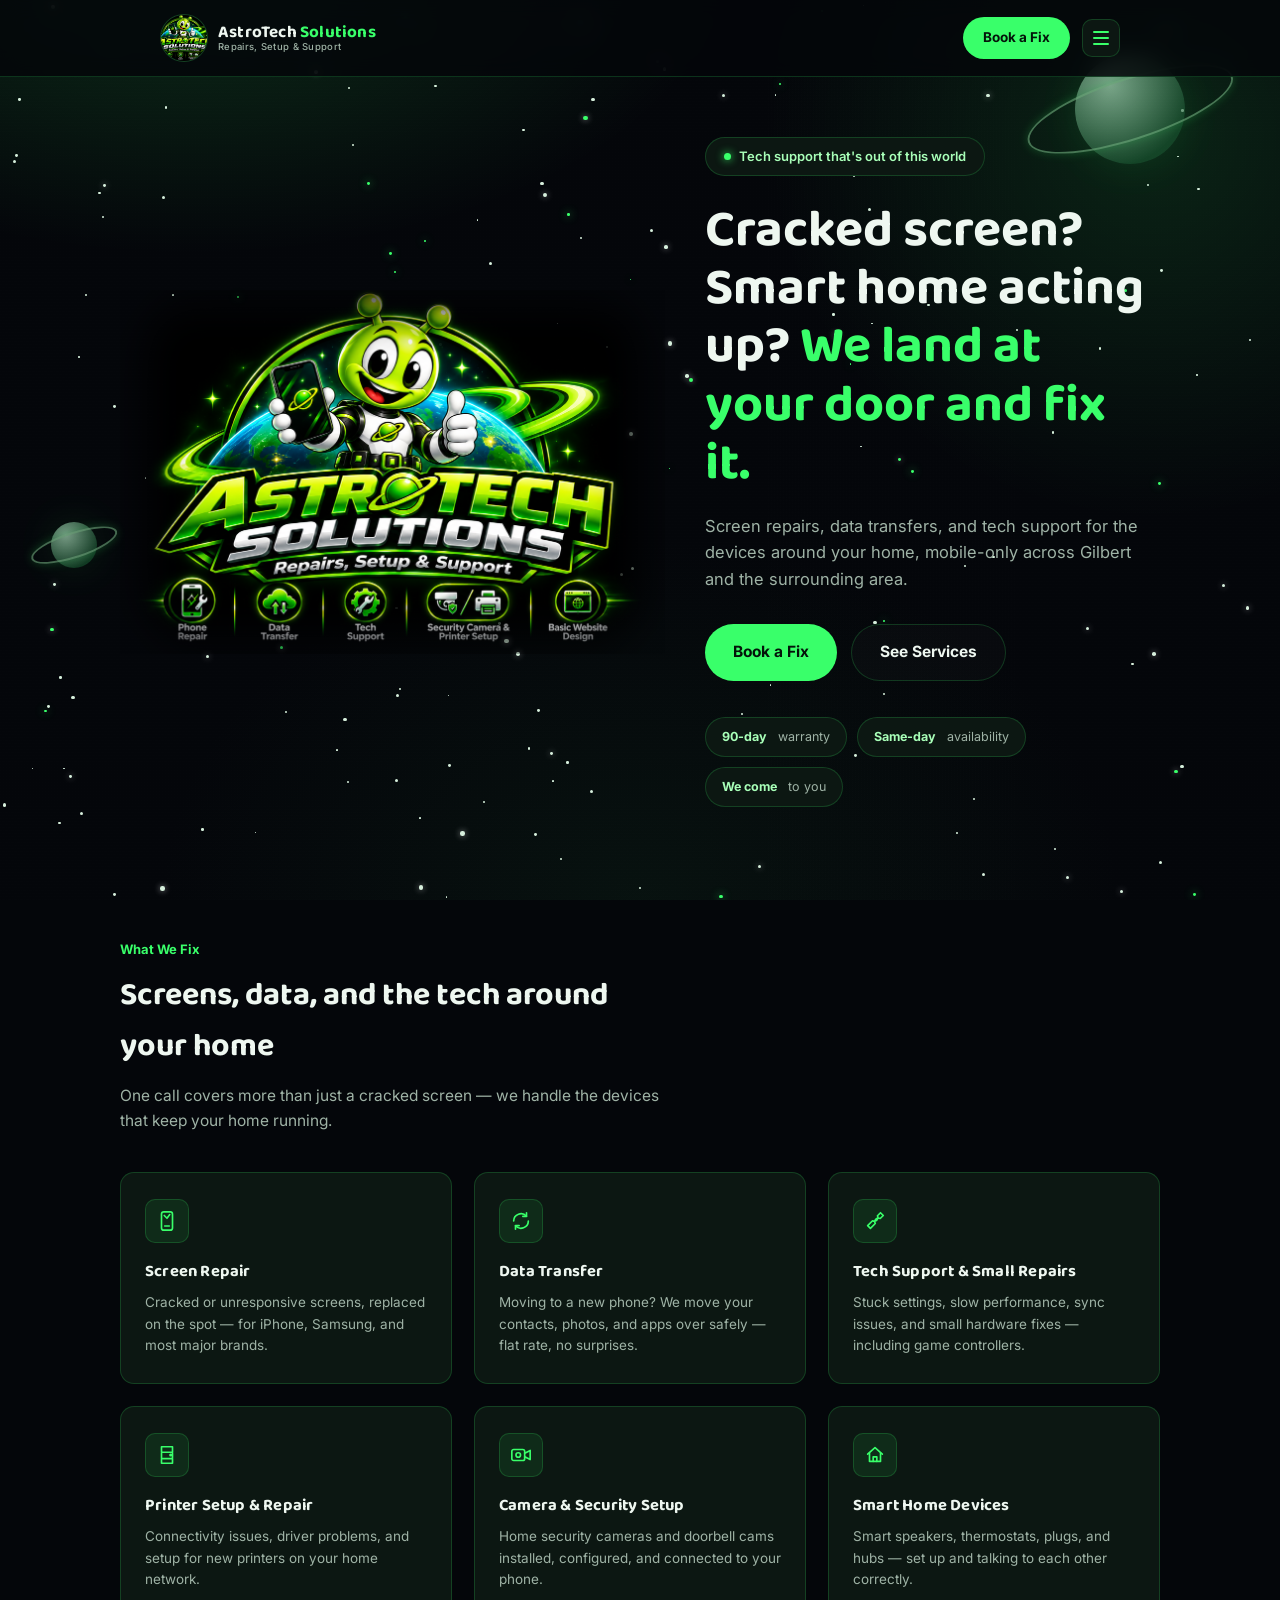
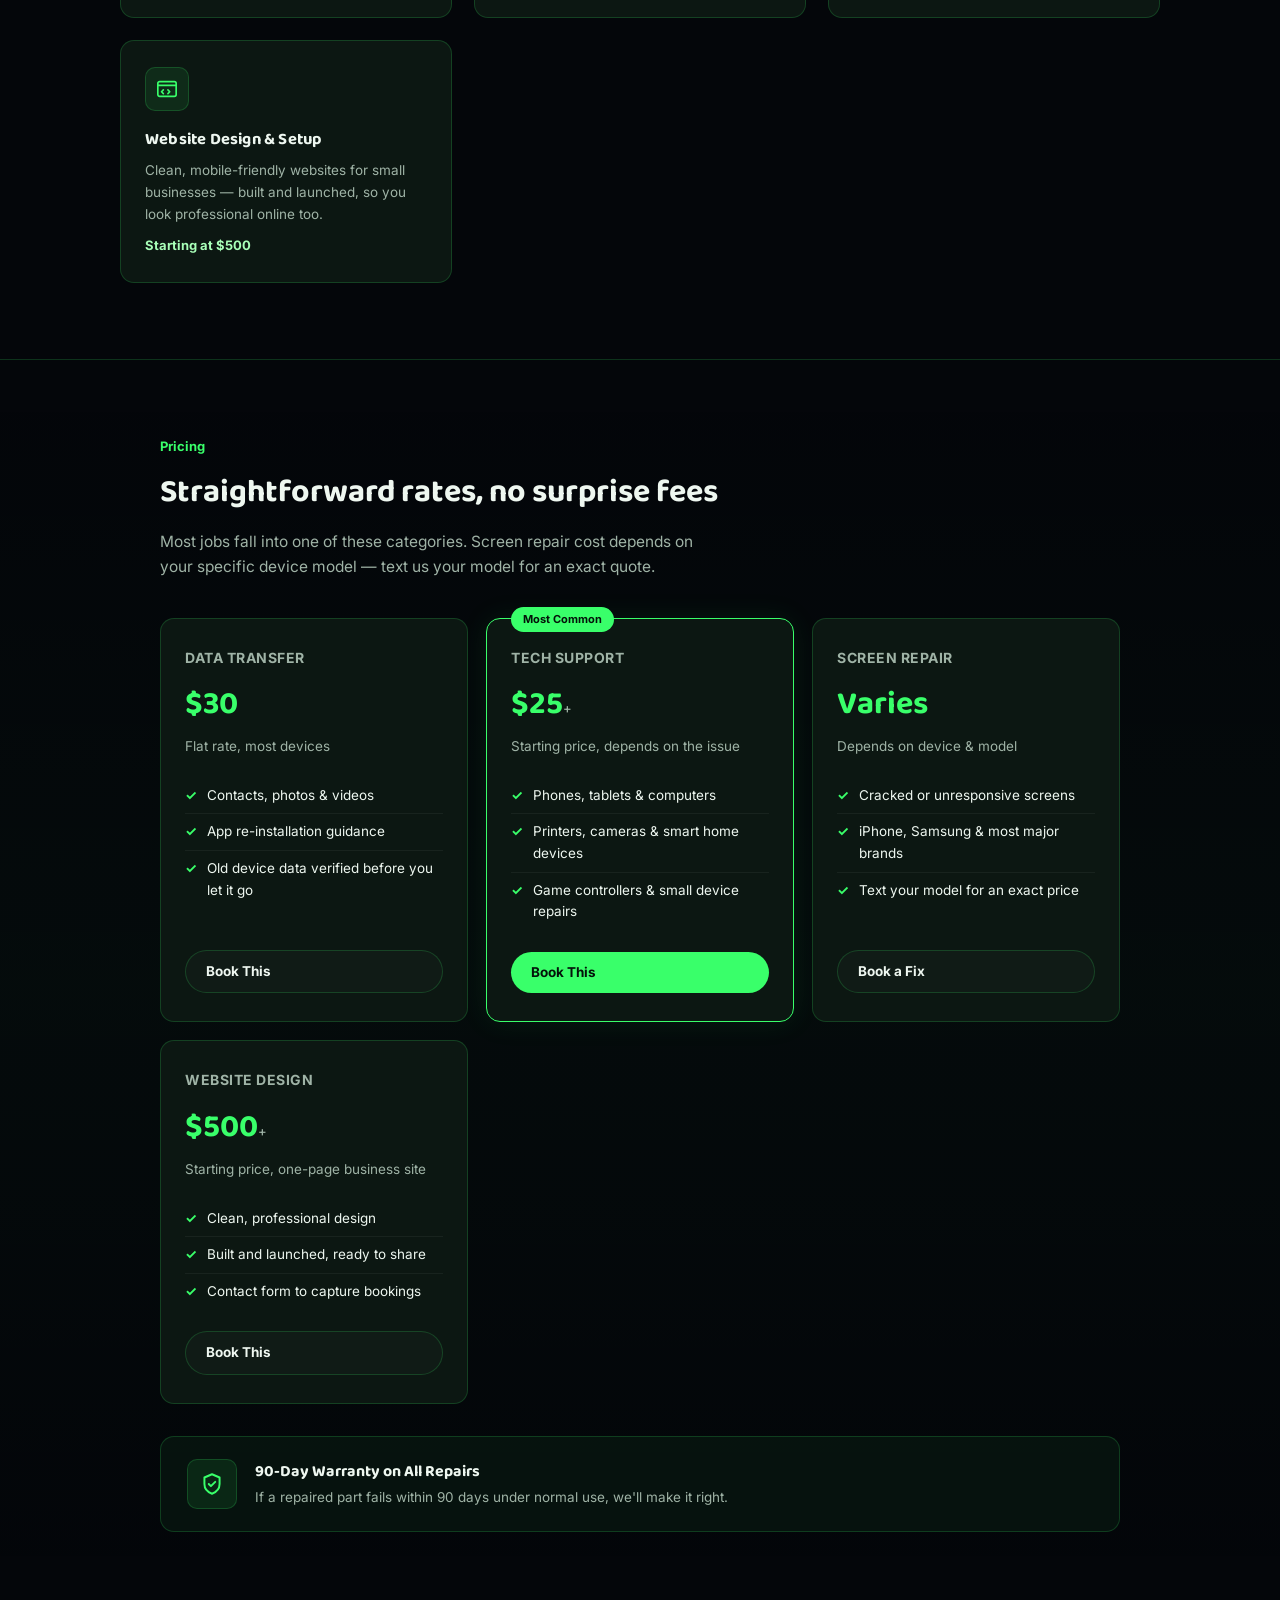
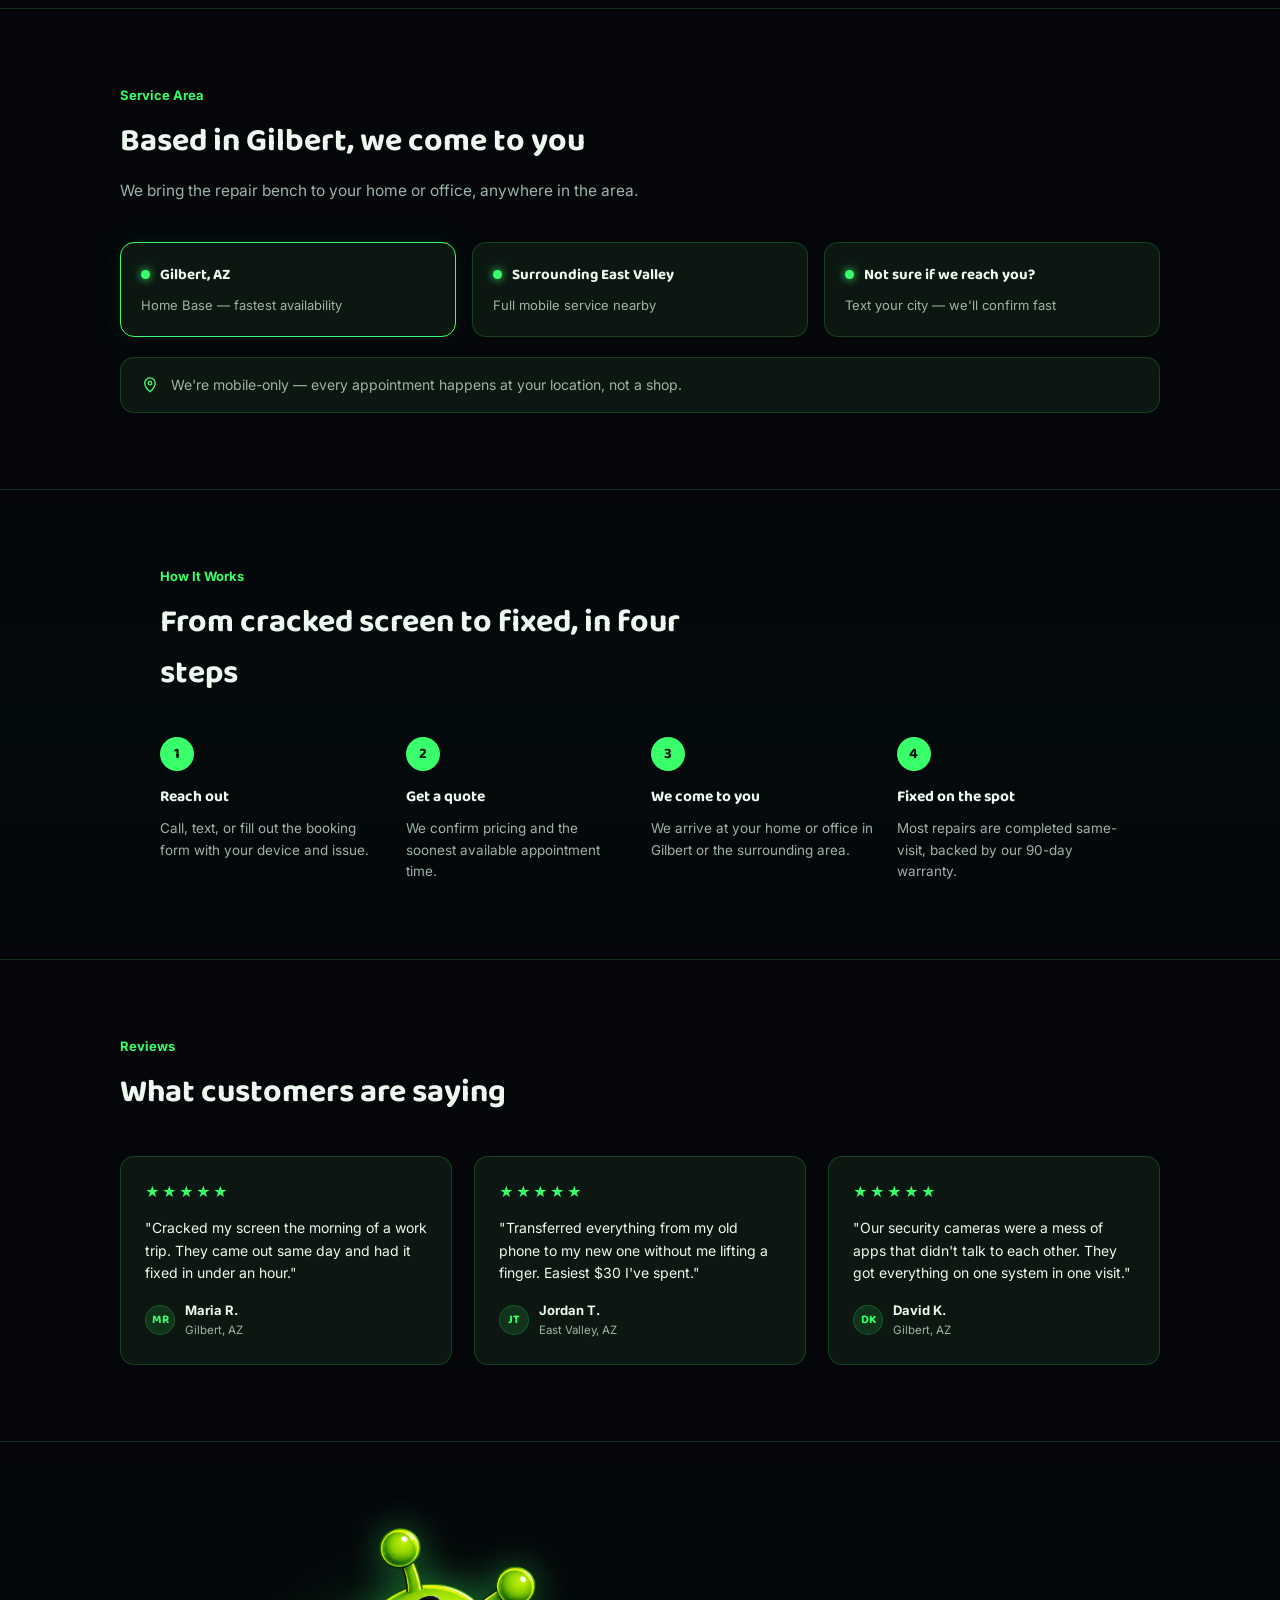
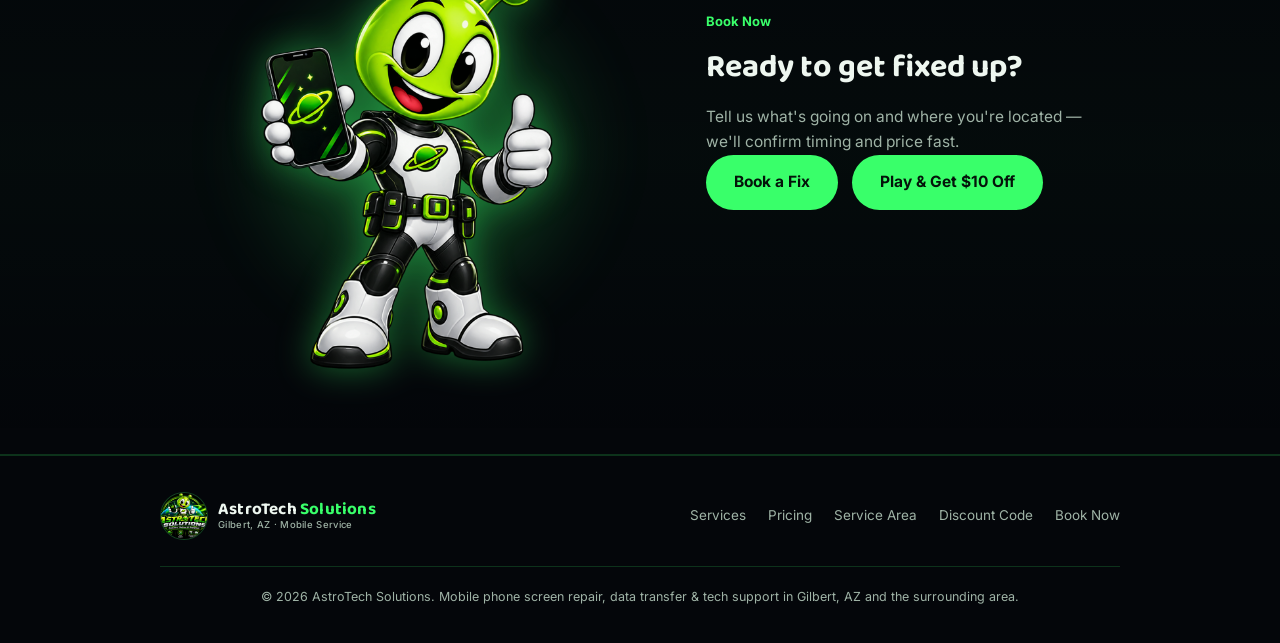
==== index.html @ e009f6ca "Overhaul game visuals/audio, move hero logo left, fix game-tab emoji - Hero: logo now sits on the le" ====
<!DOCTYPE html>
<html lang="en">
<head>
<meta charset="UTF-8">
<meta name="viewport" content="width=device-width, initial-scale=1.0">
<meta name="color-scheme" content="dark">
<title>AstroTech Solutions | Mobile Screen Repair & Tech Support — Gilbert, AZ</title>
<meta name="description" content="Mobile phone screen repair, data transfer, and home tech support in Gilbert, AZ and the surrounding East Valley. We come to you.">
<link rel="preconnect" href="https://fonts.googleapis.com">
<link href="https://fonts.googleapis.com/css2?family=Baloo+2:wght@500;600;700;800&family=Inter:wght@400;500;600;700;800&display=swap" rel="stylesheet">
<link rel="stylesheet" href="style.css?v=17">
</head>
<body>

<div id="starfield"></div>

<header>
  <div class="header-inner">
    <a href="#top" class="brand-mark">
      <div class="logo-slot">
        <img src="logo.png?v=2" alt="AstroTech Solutions logo">
      </div>
      <div class="brand">AstroTech <span>Solutions</span>
        <small>Repairs, Setup &amp; Support</small>
      </div>
    </a>
    <div class="header-actions">
      <a href="book.html" class="btn btn-primary btn-pill">Book a Fix</a>
      <button class="menu-btn" id="menuBtn" aria-label="Open menu" aria-expanded="false">
        <span></span><span></span><span></span>
      </button>
    </div>
  </div>
</header>

<div class="nav-overlay" id="navOverlay"></div>
<nav class="nav-panel" id="navPanel">
  <a href="#services"><svg class="navIcon" viewBox="0 0 24 24" fill="none" stroke="#39ff6a" stroke-width="1.8" stroke-linecap="round" stroke-linejoin="round"><path d="M14.7 6.3a4 4 0 0 1-5.4 5.4L4 17l3 3 5.3-5.3a4 4 0 0 1 5.4-5.4L21 6l-3-3-3.3 3.3z"/></svg> Services</a>
  <a href="#pricing"><svg class="navIcon" viewBox="0 0 24 24" fill="none" stroke="#39ff6a" stroke-width="1.8" stroke-linecap="round" stroke-linejoin="round"><path d="M12.6 2.6L21 11l-9 9-8.4-8.4V3.2z"/><circle cx="7" cy="7" r="1.4" fill="#39ff6a" stroke="none"/></svg> Pricing</a>
  <a href="#area"><svg class="navIcon" viewBox="0 0 24 24" fill="none" stroke="#39ff6a" stroke-width="1.8" stroke-linecap="round" stroke-linejoin="round"><path d="M12 22s7-7.5 7-12a7 7 0 1 0-14 0c0 4.5 7 12 7 12z"/><circle cx="12" cy="10" r="2.4"/></svg> Service Area</a>
  <a href="#reviews"><svg class="navIcon" viewBox="0 0 24 24" fill="none" stroke="#39ff6a" stroke-width="1.8" stroke-linecap="round" stroke-linejoin="round"><path d="M12 3l2.6 5.6 6.1.6-4.6 4.1 1.3 6-5.4-3.2-5.4 3.2 1.3-6-4.6-4.1 6.1-.6z"/></svg> Reviews</a>
  <a href="game/index.html"><svg class="navIcon" viewBox="0 0 24 24" fill="none" stroke="#39ff6a" stroke-width="1.8" stroke-linecap="round" stroke-linejoin="round"><rect x="2" y="8" width="20" height="10" rx="5"/><path d="M7 11v4M5 13h4"/><circle cx="16" cy="11.5" r="1" fill="#39ff6a" stroke="none"/><circle cx="18.5" cy="14" r="1" fill="#39ff6a" stroke="none"/></svg> Discount Code</a>
  <a href="book.html"><svg class="navIcon" viewBox="0 0 24 24" fill="none" stroke="#39ff6a" stroke-width="1.8" stroke-linecap="round" stroke-linejoin="round"><rect x="3" y="5" width="18" height="16" rx="2"/><path d="M8 3v4M16 3v4M3 10h18"/></svg> Book Now</a>
  <a href="tel:4809305278" class="panel-call"><svg class="navIcon" viewBox="0 0 24 24" fill="none" stroke="#39ff6a" stroke-width="1.8" stroke-linecap="round" stroke-linejoin="round"><path d="M4 5c0 8.3 6.7 15 15 15l3-4-5-3-2 2c-2.5-1-4.5-3-5.5-5.5l2-2-3-5z"/></svg> Call (480) 930-5278</a>
</nav>

<main id="top">

  <!-- HERO -->
  <section class="hero wrap">
    <div class="hero-grid">
      <div class="hero-copy">
        <div class="hero-tag"><span class="pulse"></span> Tech support that's out of this world</div>
        <h1>Cracked screen? Smart home acting up? <span class="accent">We land at your door and fix it.</span></h1>
        <p class="lede">Screen repairs, data transfers, and tech support for the devices around your home, mobile-only across Gilbert and the surrounding area.</p>
        <div class="hero-actions">
          <a href="book.html" class="btn btn-primary btn-lg">Book a Fix</a>
          <a href="#services" class="btn btn-ghost btn-lg">See Services</a>
        </div>
        <div class="hero-badges">
          <div class="hero-badge"><b>90-day</b>&nbsp;warranty</div>
          <div class="hero-badge"><b>Same-day</b>&nbsp;availability</div>
          <div class="hero-badge"><b>We come</b>&nbsp;to you</div>
        </div>
      </div>
      <div class="hero-visual">
        <img src="logo-blend.png" alt="AstroTech Solutions" class="hero-logo-img">
      </div>
    </div>
  </section>

  <!-- SERVICES -->
  <section id="services" class="pad wrap">
    <div class="section-head">
      <div class="tag">What We Fix</div>
      <h2>Screens, data, and the tech around your home</h2>
      <p>One call covers more than just a cracked screen — we handle the devices that keep your home running.</p>
    </div>
    <div class="service-grid">
      <div class="service-card">
        <div class="icon-box">
          <svg viewBox="0 0 24 24" fill="none" stroke="#39ff6a" stroke-width="1.8" stroke-linecap="round" stroke-linejoin="round"><rect x="6" y="2" width="12" height="20" rx="2.5"/><path d="M9 6l3 3 3-4"/><path d="M9.5 17.5h5"/></svg>
        </div>
        <h3>Screen Repair</h3>
        <p>Cracked or unresponsive screens, replaced on the spot — for iPhone, Samsung, and most major brands.</p>
      </div>
      <div class="service-card">
        <div class="icon-box">
          <svg viewBox="0 0 24 24" fill="none" stroke="#39ff6a" stroke-width="1.8" stroke-linecap="round" stroke-linejoin="round"><path d="M4 12a8 8 0 0 1 14-5.2M20 12a8 8 0 0 1-14 5.2"/><path d="M18 3v4h-4M6 21v-4h4"/></svg>
        </div>
        <h3>Data Transfer</h3>
        <p>Moving to a new phone? We move your contacts, photos, and apps over safely — flat rate, no surprises.</p>
      </div>
      <div class="service-card">
        <div class="icon-box">
          <svg viewBox="0 0 24 24" fill="none" stroke="#39ff6a" stroke-width="1.8" stroke-linecap="round" stroke-linejoin="round"><path d="M14.7 6.3a4 4 0 0 1-5.4 5.4L4 17l3 3 5.3-5.3a4 4 0 0 1 5.4-5.4L21 6l-3-3-3.3 3.3z"/></svg>
        </div>
        <h3>Tech Support &amp; Small Repairs</h3>
        <p>Stuck settings, slow performance, sync issues, and small hardware fixes — including game controllers.</p>
      </div>
      <div class="service-card">
        <div class="icon-box">
          <svg viewBox="0 0 24 24" fill="none" stroke="#39ff6a" stroke-width="1.8" stroke-linecap="round" stroke-linejoin="round"><path d="M6 9V3h12v6"/><rect x="6" y="9" width="12" height="7" rx="1"/><path d="M6 16v5h12v-5"/><circle cx="16" cy="12" r="0.8" fill="#39ff6a"/></svg>
        </div>
        <h3>Printer Setup &amp; Repair</h3>
        <p>Connectivity issues, driver problems, and setup for new printers on your home network.</p>
      </div>
      <div class="service-card">
        <div class="icon-box">
          <svg viewBox="0 0 24 24" fill="none" stroke="#39ff6a" stroke-width="1.8" stroke-linecap="round" stroke-linejoin="round"><rect x="2" y="6" width="14" height="12" rx="2"/><path d="M16 10l6-3v10l-6-3"/><circle cx="9" cy="12" r="2.5"/></svg>
        </div>
        <h3>Camera &amp; Security Setup</h3>
        <p>Home security cameras and doorbell cams installed, configured, and connected to your phone.</p>
      </div>
      <div class="service-card">
        <div class="icon-box">
          <svg viewBox="0 0 24 24" fill="none" stroke="#39ff6a" stroke-width="1.8" stroke-linecap="round" stroke-linejoin="round"><path d="M4 11l8-7 8 7"/><path d="M6 10v9h12v-9"/><path d="M10 19v-5h4v5"/></svg>
        </div>
        <h3>Smart Home Devices</h3>
        <p>Smart speakers, thermostats, plugs, and hubs — set up and talking to each other correctly.</p>
      </div>
      <div class="service-card">
        <div class="icon-box">
          <svg viewBox="0 0 24 24" fill="none" stroke="#39ff6a" stroke-width="1.8" stroke-linecap="round" stroke-linejoin="round"><rect x="2" y="4" width="20" height="16" rx="2"/><path d="M2 8h20"/><path d="M8 13l-2 2 2 2"/><path d="M13 13l2 2-2 2"/></svg>
        </div>
        <h3>Website Design &amp; Setup</h3>
        <p>Clean, mobile-friendly websites for small businesses — built and launched, so you look professional online too.</p>
        <p class="price">Starting at $500</p>
      </div>
    </div>
  </section>

  <!-- PRICING -->
  <section id="pricing" class="pad alt">
    <div class="wrap">
      <div class="section-head">
        <div class="tag">Pricing</div>
        <h2>Straightforward rates, no surprise fees</h2>
        <p>Most jobs fall into one of these categories. Screen repair cost depends on your specific device model — text us your model for an exact quote.</p>
      </div>
      <div class="pricing-grid">
        <div class="price-card">
          <h3>Data Transfer</h3>
          <div class="amount">$30</div>
          <p class="note">Flat rate, most devices</p>
          <ul>
            <li>Contacts, photos &amp; videos</li>
            <li>App re-installation guidance</li>
            <li>Old device data verified before you let it go</li>
          </ul>
          <a href="book.html" class="btn btn-ghost btn-pill">Book This</a>
        </div>
        <div class="price-card featured">
          <span class="badge">Most Common</span>
          <h3>Tech Support</h3>
          <div class="amount">$25<small>+</small></div>
          <p class="note">Starting price, depends on the issue</p>
          <ul>
            <li>Phones, tablets &amp; computers</li>
            <li>Printers, cameras &amp; smart home devices</li>
            <li>Game controllers &amp; small device repairs</li>
          </ul>
          <a href="book.html" class="btn btn-primary btn-pill">Book This</a>
        </div>
        <div class="price-card">
          <h3>Screen Repair</h3>
          <div class="amount">Varies</div>
          <p class="note">Depends on device &amp; model</p>
          <ul>
            <li>Cracked or unresponsive screens</li>
            <li>iPhone, Samsung &amp; most major brands</li>
            <li>Text your model for an exact price</li>
          </ul>
          <a href="book.html" class="btn btn-ghost btn-pill">Book a Fix</a>
        </div>
        <div class="price-card">
          <h3>Website Design</h3>
          <div class="amount">$500<small>+</small></div>
          <p class="note">Starting price, one-page business site</p>
          <ul>
            <li>Clean, professional design</li>
            <li>Built and launched, ready to share</li>
            <li>Contact form to capture bookings</li>
          </ul>
          <a href="book.html" class="btn btn-ghost btn-pill">Book This</a>
        </div>
      </div>
      <div class="warranty-strip">
        <div class="icon-box">
          <svg viewBox="0 0 24 24" fill="none" stroke="#39ff6a" stroke-width="1.8" stroke-linecap="round" stroke-linejoin="round"><path d="M12 3l7 3v6c0 4.5-3 7.5-7 9-4-1.5-7-4.5-7-9V6l7-3z"/><path d="M9 12l2 2 4-4"/></svg>
        </div>
        <div>
          <h4>90-Day Warranty on All Repairs</h4>
          <p>If a repaired part fails within 90 days under normal use, we'll make it right.</p>
        </div>
      </div>
    </div>
  </section>

  <!-- SERVICE AREA -->
  <section id="area" class="pad wrap">
    <div class="section-head">
      <div class="tag">Service Area</div>
      <h2>Based in Gilbert, we come to you</h2>
      <p>We bring the repair bench to your home or office, anywhere in the area.</p>
    </div>
    <div class="area-list">
      <div class="area-item hq">
        <div class="dot-row"><div class="dot"></div><strong>Gilbert, AZ</strong></div>
        <span>Home Base — fastest availability</span>
      </div>
      <div class="area-item">
        <div class="dot-row"><div class="dot"></div><strong>Surrounding East Valley</strong></div>
        <span>Full mobile service nearby</span>
      </div>
      <div class="area-item">
        <div class="dot-row"><div class="dot"></div><strong>Not sure if we reach you?</strong></div>
        <span>Text your city — we'll confirm fast</span>
      </div>
    </div>
    <div class="area-note">
      <svg width="18" height="18" viewBox="0 0 24 24" fill="none" stroke="#39ff6a" stroke-width="1.8" stroke-linecap="round" stroke-linejoin="round"><path d="M12 21s-7-6.2-7-11.5A7 7 0 0 1 19 9.5C19 14.8 12 21 12 21z"/><circle cx="12" cy="9.5" r="2.3"/></svg>
      We're mobile-only — every appointment happens at your location, not a shop.
    </div>
  </section>

  <!-- HOW IT WORKS -->
  <section class="pad alt">
    <div class="wrap">
      <div class="section-head">
        <div class="tag">How It Works</div>
        <h2>From cracked screen to fixed, in four steps</h2>
      </div>
      <div class="steps">
        <div class="step">
          <div class="num">1</div>
          <h3>Reach out</h3>
          <p>Call, text, or fill out the booking form with your device and issue.</p>
        </div>
        <div class="step">
          <div class="num">2</div>
          <h3>Get a quote</h3>
          <p>We confirm pricing and the soonest available appointment time.</p>
        </div>
        <div class="step">
          <div class="num">3</div>
          <h3>We come to you</h3>
          <p>We arrive at your home or office in Gilbert or the surrounding area.</p>
        </div>
        <div class="step">
          <div class="num">4</div>
          <h3>Fixed on the spot</h3>
          <p>Most repairs are completed same-visit, backed by our 90-day warranty.</p>
        </div>
      </div>
    </div>
  </section>

  <!-- REVIEWS -->
  <section id="reviews" class="pad wrap">
    <div class="section-head">
      <div class="tag">Reviews</div>
      <h2>What customers are saying</h2>
    </div>
    <div class="review-grid">
      <div class="review-card">
        <div class="stars">★★★★★</div>
        <p class="quote">"Cracked my screen the morning of a work trip. They came out same day and had it fixed in under an hour."</p>
        <div class="review-author">
          <div class="review-avatar">MR</div>
          <div class="review-author-text"><b>Maria R.</b><span>Gilbert, AZ</span></div>
        </div>
      </div>
      <div class="review-card">
        <div class="stars">★★★★★</div>
        <p class="quote">"Transferred everything from my old phone to my new one without me lifting a finger. Easiest $30 I've spent."</p>
        <div class="review-author">
          <div class="review-avatar">JT</div>
          <div class="review-author-text"><b>Jordan T.</b><span>East Valley, AZ</span></div>
        </div>
      </div>
      <div class="review-card">
        <div class="stars">★★★★★</div>
        <p class="quote">"Our security cameras were a mess of apps that didn't talk to each other. They got everything on one system in one visit."</p>
        <div class="review-author">
          <div class="review-avatar">DK</div>
          <div class="review-author-text"><b>David K.</b><span>Gilbert, AZ</span></div>
        </div>
      </div>
    </div>
  </section>

  <!-- BOOKING CTA -->
  <section id="book-cta" class="pad alt">
    <div class="wrap">
      <div class="cta-grid">
        <div class="cta-mascot-wrap">
          <img src="mascot.png" alt="AstroTech Solutions mascot" class="cta-mascot-img">
        </div>
        <div class="section-head cta-text">
          <div class="tag">Book Now</div>
          <h2>Ready to get fixed up?</h2>
          <p>Tell us what's going on and where you're located — we'll confirm timing and price fast.</p>
          <div class="hero-actions">
            <a href="book.html" class="btn btn-primary btn-lg">Book a Fix</a>
            <a href="game/index.html" class="btn btn-primary btn-lg">Play &amp; Get $10 Off</a>
          </div>
        </div>
      </div>
    </div>
  </section>

</main>

<footer>
  <div class="wrap">
    <div class="footer-inner">
      <div class="brand-mark">
        <div class="logo-slot">
          <img src="logo.png?v=2" alt="AstroTech Solutions logo">
        </div>
        <div class="brand">AstroTech <span>Solutions</span>
          <small>Gilbert, AZ &middot; Mobile Service</small>
        </div>
      </div>
      <div class="footer-links">
        <a href="#services">Services</a>
        <a href="#pricing">Pricing</a>
        <a href="#area">Service Area</a>
        <a href="game/index.html">Discount Code</a>
        <a href="book.html">Book Now</a>
      </div>
    </div>
    <div class="footer-copy">© 2026 AstroTech Solutions. Mobile phone screen repair, data transfer &amp; tech support in Gilbert, AZ and the surrounding area.</div>
  </div>
</footer>

<script src="script.js?v=7"></script>

</body>
</html>
---- style.css ----
:root{
    --bg: #04060a;
    --card: #0c1712;
    --card-line: rgba(57,255,106,0.16);
    --green: #39ff6a;
    --green-soft: #7dffa3;
    --mint: #a8ffb8;
    --text: #eef7f0;
    --text-dim: #9fb3a6;
    --border: rgba(57,255,106,0.18);
    --radius-lg: 22px;
    --radius-md: 14px;
    --radius-sm: 10px;
  }

  *{ margin:0; padding:0; box-sizing:border-box; }
  button, input, select, textarea{
    -webkit-appearance: none;
    appearance: none;
    font-family: inherit;
    background-color: transparent;
  }
  html{ scroll-behavior:smooth; }

  body{
    background: var(--bg);
    color: var(--text);
    font-family: 'Inter', sans-serif;
    line-height: 1.6;
    overflow-x: hidden;
    position: relative;
  }

  h1,h2,h3, .brand{ font-family: 'Baloo 2', sans-serif; }
  a{ color: inherit; text-decoration: none; }
  img{ max-width: 100%; display:block; }
  svg{ display:block; }

  /* ---------- Starfield + meteors ---------- */
  #starfield{
    position: fixed;
    inset: 0;
    z-index: 0;
    overflow: hidden;
    background:
      radial-gradient(ellipse 900px 500px at 15% -5%, rgba(57,255,106,0.16), transparent 60%),
      radial-gradient(ellipse 700px 700px at 90% 15%, rgba(57,255,106,0.12), transparent 55%),
      radial-gradient(ellipse 800px 600px at 50% 100%, rgba(20,60,35,0.22), transparent 60%),
      #04060a;
  }
  #starfield::after{
    content:'';
    position: absolute;
    inset: 0;
    background-image:
      repeating-linear-gradient(0deg, rgba(255,255,255,0.012) 0px, transparent 1px, transparent 3px),
      repeating-linear-gradient(90deg, rgba(255,255,255,0.012) 0px, transparent 1px, transparent 3px);
    pointer-events: none;
  }
  .star{
    position: absolute;
    border-radius: 50%;
    background: #d7f0dd;
    animation: twinkle ease-in-out infinite;
  }
  .star.green{ background: var(--green); box-shadow: 0 0 8px var(--green); }
  .star.big{ box-shadow: 0 0 6px rgba(255,255,255,0.6); }
  @keyframes twinkle{
    0%, 100%{ opacity: var(--min-o, 0.25); }
    50%{ opacity: var(--max-o, 0.9); }
  }
  .moon{
    position: absolute;
    border-radius: 50%;
    background: radial-gradient(circle at 32% 28%, #c3ffd6, #1b5c34 75%);
    box-shadow: 0 0 40px rgba(57,255,106,0.18);
    opacity: 0.6;
  }
  .moon-ring{
    position: absolute;
    top: 50%; left: 50%;
    width: 195%; height: 56%;
    border: 2px solid rgba(168,255,184,0.65);
    border-radius: 50%;
    box-shadow: 0 0 10px rgba(57,255,106,0.35);
    transform: translate(-50%,-50%) rotate(-18deg);
  }
  .meteor{
    position: absolute;
    top: 0; left: 0;
    width: 3px; height: 3px;
    border-radius: 50%;
    background: #eafff0;
    box-shadow: 0 0 10px 2px rgba(180,255,200,0.9);
    opacity: 0;
    animation: meteor-fall linear infinite;
  }
  .meteor::before{
    content:'';
    position: absolute;
    top: 50%; left: 50%;
    width: 220px; height: 2px;
    background: linear-gradient(90deg, rgba(200,255,215,0.95), rgba(120,255,150,0.35) 40%, transparent 90%);
    transform-origin: left center;
    transform: translate(-100%, -50%) rotate(180deg);
  }
  .meteor.thin::before{ height: 1px; width: 150px; }
  .meteor.big{ width: 4px; height: 4px; box-shadow: 0 0 16px 3px rgba(180,255,200,1); }
  .meteor.big::before{ width: 300px; height: 3px; }
  @keyframes meteor-fall{
    0%{ transform: translate(0,-10vh) rotate(35deg); opacity: 0; }
    3%{ opacity: 1; }
    35%{ opacity: 1; }
    45%{ opacity: 0; }
    100%{ transform: translate(60vw, 60vh) rotate(35deg); opacity: 0; }
  }
  .ufo{
    position: absolute;
    top: 0; left: 0;
    width: 40px;
    opacity: 0;
    filter: drop-shadow(0 0 8px rgba(57,255,106,0.55));
    animation: ufo-fly-1 linear infinite;
  }
  .ufo.path-2{ animation-name: ufo-fly-2; }
  .ufo.path-3{ animation-name: ufo-fly-3; }
  .ufo.small{ width: 26px; }
  .ufo.big{ width: 52px; }
  .ufo-inner{ animation: ufo-bob ease-in-out infinite; }
  .ufo-inner svg{ display:block; width:100%; height:auto; }
  @keyframes ufo-bob{
    0%, 100%{ transform: translateY(0) rotate(-3deg); }
    50%{ transform: translateY(-6px) rotate(3deg); }
  }
  @keyframes ufo-fly-1{
    0%{ transform: translate(-15vw, 65vh) rotate(0deg); opacity: 0; }
    6%{ opacity: 1; }
    22%{ transform: translate(15vw, 20vh) rotate(-6deg); }
    38%{ transform: translate(35vw, 55vh) rotate(8deg); }
    55%{ transform: translate(55vw, 15vh) rotate(-7deg); }
    72%{ transform: translate(78vw, 48vh) rotate(6deg); }
    92%{ transform: translate(105vw, 22vh) rotate(0deg); opacity: 1; }
    100%{ transform: translate(120vw, 20vh) rotate(0deg); opacity: 0; }
  }
  @keyframes ufo-fly-2{
    0%{ transform: translate(110vw, 10vh) rotate(0deg); opacity: 0; }
    6%{ opacity: 1; }
    20%{ transform: translate(85vw, 45vh) rotate(6deg); }
    40%{ transform: translate(60vw, 8vh) rotate(-8deg); }
    58%{ transform: translate(38vw, 40vh) rotate(7deg); }
    76%{ transform: translate(12vw, 12vh) rotate(-5deg); }
    94%{ transform: translate(-12vw, 35vh) rotate(0deg); opacity: 1; }
    100%{ transform: translate(-20vw, 38vh) rotate(0deg); opacity: 0; }
  }
  @keyframes ufo-fly-3{
    0%{ transform: translate(20vw, -12vh) rotate(0deg); opacity: 0; }
    6%{ opacity: 1; }
    25%{ transform: translate(45vw, 18vh) rotate(-7deg); }
    45%{ transform: translate(10vw, 42vh) rotate(8deg); }
    65%{ transform: translate(50vw, 65vh) rotate(-6deg); }
    85%{ transform: translate(25vw, 88vh) rotate(5deg); opacity: 1; }
    100%{ transform: translate(35vw, 105vh) rotate(0deg); opacity: 0; }
  }
  @media (prefers-reduced-motion: reduce){
    .meteor{ animation: none; display:none; }
    .star{ animation: none; opacity: 0.6; }
    .ufo{ animation: none; display:none; }
    .ufo-inner{ animation: none; }
    html{ scroll-behavior: auto; }
  }

  /* ---------- Layout shell ---------- */
  .wrap{
    max-width: 1040px;
    margin: 0 auto;
    padding: 0 40px;
    position: relative;
    z-index: 1;
  }
  section{ position: relative; z-index: 1; }
  @media (max-width: 900px){ .wrap{ padding: 0 32px; } }
  @media (max-width: 600px){ .wrap{ padding: 0 22px; } }

  /* ---------- Header ---------- */
  header{
    position: sticky;
    top: 0;
    z-index: 50;
    background: rgba(4,6,10,0.85);
    backdrop-filter: blur(10px);
    border-bottom: 1px solid var(--border);
  }
  .header-inner{
    display:flex;
    align-items:center;
    justify-content: space-between;
    padding: 14px 40px;
    max-width: 1040px;
    margin: 0 auto;
    gap: 16px;
  }
  .brand-mark{ display:flex; align-items:center; gap: 10px; min-width: 0; }
  .logo-slot{
    width: 48px; height: 48px;
    border-radius: 50%;
    background: var(--card);
    border: 1px solid var(--border);
    flex-shrink: 0;
    overflow: hidden;
  }
  .logo-slot img{ width:100%; height:100%; object-fit: cover; }
  .cta-grid{
    display:flex; flex-direction: column; align-items:center; text-align:center; gap: 12px;
  }
  .cta-mascot-wrap{
    width: 300px; height: 300px;
    position: relative;
    display:flex; align-items:center; justify-content:center;
    flex-shrink: 0;
  }
  .cta-mascot-wrap::before{
    content:'';
    position:absolute; inset: 8%;
    background: radial-gradient(circle, rgba(57,255,106,0.35), transparent 70%);
    filter: blur(30px);
    z-index: -1;
  }
  .cta-mascot-img{
    width:100%; height:100%; object-fit: contain;
    filter: drop-shadow(0 0 18px rgba(57, 255, 106, 0.4));
  }
  .cta-text{ max-width: 480px; margin-bottom: 0; }
  @media (min-width: 860px){
    .cta-grid{
      display:grid; grid-template-columns: 1fr 1.1fr;
      align-items:center; gap: 56px; text-align:left;
      max-width: 900px; margin: 0 auto;
    }
    .cta-mascot-wrap{ width: 460px; height: 460px; margin: 0; }
    .cta-text{ max-width: none; }
    .cta-text .hero-actions{ justify-content:flex-start; }
  }
  .brand{
    font-size: 17px;
    font-weight: 700;
    letter-spacing: 0.2px;
    color: var(--text);
    line-height: 1.15;
    white-space: nowrap;
    overflow: hidden;
    text-overflow: ellipsis;
    min-width: 0;
  }
  .brand span{ color: var(--green); }
  .brand small{
    display:block;
    font-family: 'Inter', sans-serif;
    font-weight: 500;
    font-size: 9.5px;
    color: var(--text-dim);
    letter-spacing: 0.3px;
    overflow: hidden;
    text-overflow: ellipsis;
  }

  .header-actions{ display:flex; align-items:center; gap: 12px; flex-shrink: 0; }
  @media (max-width: 900px){ .header-inner{ padding: 14px 32px; } }
  @media (max-width: 600px){ .header-inner{ padding: 14px 22px; } }
  @media (max-width: 480px){
    .header-inner{ padding: 12px 16px; gap: 8px; }
    .logo-slot{ width: 38px; height: 38px; }
    .brand{ font-size: 14px; }
    .brand small{ display: none; }
    .header-actions{ gap: 8px; }
    .header-actions .btn-pill{ padding: 9px 14px; font-size: 12.5px; }
  }

  .btn{
    display:inline-flex;
    align-items:center;
    gap: 8px;
    font-weight: 700;
    font-family: 'Inter', sans-serif;
    transition: box-shadow 0.15s ease, border-color 0.15s ease, color 0.15s ease, transform 0.1s ease;
  }
  .btn:active{ transform: scale(0.98); }
  .btn-pill{
    padding: 10px 20px;
    border-radius: 999px;
    font-size: 13.5px;
  }
  .btn-primary{ background: var(--green); color: #04140a; }
  .btn-primary:hover{ box-shadow: 0 0 20px rgba(57,255,106,0.4); }
  .btn-ghost{ border: 1px solid var(--border); color: var(--text); background: rgba(255,255,255,0.02); }
  .btn-ghost:hover{ border-color: var(--green); color: var(--green); }
  .btn-lg{ padding: 15px 28px; border-radius: 999px; font-size: 15.5px; }

  .menu-btn{
    display:flex; flex-direction: column; justify-content: center; align-items: center;
    gap: 4px; width: 38px; height: 38px;
    border-radius: 10px;
    background: var(--card) !important;
    border: 1px solid var(--border);
    cursor: pointer;
    flex-shrink: 0;
  }
  .menu-btn span{ display:block; width: 16px; height: 2px; background: var(--green); border-radius: 2px; transition: transform 0.2s ease, opacity 0.2s ease; }
  .menu-btn.open span:nth-child(1){ transform: translateY(6px) rotate(45deg); }
  .menu-btn.open span:nth-child(2){ opacity: 0; }
  .menu-btn.open span:nth-child(3){ transform: translateY(-6px) rotate(-45deg); }

  .nav-panel{
    position: fixed; top: 0; right: 0; height: 100vh;
    width: min(260px, 78vw);
    background: rgba(6,10,8,0.98);
    border-left: 1px solid var(--border);
    backdrop-filter: blur(14px);
    z-index: 60;
    transform: translateX(100%);
    transition: transform 0.25s ease;
    display:flex; flex-direction: column;
    padding: 74px 24px 20px;
    gap: 2px;
    overflow-y: auto;
  }
  .nav-panel.open{ transform: translateX(0); }
  .nav-panel a{
    display: flex; align-items: center; gap: 8px;
    font-size: 14.5px; font-weight: 600; color: var(--text);
    padding: 10px 2px;
    border-bottom: 1px solid rgba(255,255,255,0.06);
    white-space: nowrap;
  }
  .nav-panel a:hover{ color: var(--green); }
  .navIcon{ width: 15px; height: 15px; flex-shrink: 0; }
  .nav-panel .panel-call{ margin-top: 12px; justify-content: center; color: var(--green); font-weight: 700; font-size: 14px; border-bottom: none; }
  .nav-overlay{
    position: fixed; inset: 0; background: rgba(0,0,0,0.55);
    z-index: 55; opacity: 0; pointer-events: none; transition: opacity 0.25s ease;
  }
  .nav-overlay.open{ opacity: 1; pointer-events: auto; }

  /* ---------- Hero ---------- */
  .hero{ padding: 60px 0 56px; text-align: center; }
  .hero-grid{
    display:flex; flex-direction: column; align-items:center;
  }
  .hero-visual{ order: -1; margin-bottom: 28px; width:100%; display:flex; justify-content:center; }
  .hero-copy{ display:flex; flex-direction:column; align-items:center; width:100%; }
  .hero-logo-img{ width:100%; max-width: 540px; height:auto; }
  @media (min-width: 860px){
    .hero-grid{
      display:grid; grid-template-columns: 1.2fr 1fr;
      align-items:center; gap: 40px;
      text-align: left;
    }
    .hero-visual{ order: 1; margin-bottom: 0; justify-content:flex-start; }
    .hero-copy{ order: 2; align-items:flex-start; }
    .hero-copy h1, .hero-copy p.lede{ margin-left:0; margin-right:0; }
    .hero-copy .hero-actions{ justify-content:flex-start; }
    .hero-copy .hero-badges{ justify-content:flex-start; }
    .hero-logo-img{ max-width: 660px; }
  }
  @media (min-width: 1200px){
    .hero-logo-img{ max-width: 780px; }
  }
  .hero-tag{
    display:inline-flex;
    align-items:center;
    gap: 8px;
    background: var(--card);
    border: 1px solid var(--border);
    border-radius: 999px;
    padding: 8px 18px;
    font-size: 13px;
    font-weight: 600;
    color: var(--mint);
    margin-bottom: 26px;
  }
  .hero-tag .pulse{
    width: 7px; height: 7px; border-radius: 50%;
    background: var(--green);
    box-shadow: 0 0 8px var(--green);
    flex-shrink: 0;
  }
  .hero h1{
    font-size: clamp(30px, 5.4vw, 52px);
    line-height: 1.12;
    font-weight: 700;
    max-width: 720px;
    margin: 0 auto 20px;
  }
  .hero h1 .accent{ color: var(--green); }
  .hero p.lede{ max-width: 540px; margin: 0 auto 32px; color: var(--text-dim); font-size: 16.5px; }
  .hero-actions{ display:flex; gap: 14px; justify-content:center; flex-wrap: wrap; margin-bottom: 36px; }
  .hero-badges{
    display:flex; justify-content:center; gap: 10px; flex-wrap: wrap;
  }
  .hero-badge{
    display:flex; align-items:center; gap: 7px;
    background: var(--card);
    border: 1px solid var(--border);
    border-radius: 999px;
    padding: 9px 16px;
    font-size: 12.5px;
    color: var(--text-dim);
  }
  .hero-badge b{ color: var(--mint); font-weight: 700; }

  /* ---------- Section headers ---------- */
  .section-head{ max-width: 560px; margin-bottom: 38px; }
  .section-head .tag{ color: var(--green); font-size: 13px; font-weight: 700; margin-bottom: 10px; }
  .section-head h2{ font-size: clamp(24px, 3.2vw, 32px); font-weight: 700; margin-bottom: 12px; }
  .section-head p{ color: var(--text-dim); font-size: 15.5px; }

  section.pad{ padding: 76px 0; }
  section.pad.alt{
    background: linear-gradient(180deg, transparent, rgba(57,255,106,0.025), transparent);
    border-top: 1px solid var(--border);
    border-bottom: 1px solid var(--border);
  }

  /* ---------- Icon boxes (shared) ---------- */
  .icon-box{
    width: 44px; height: 44px;
    border-radius: var(--radius-sm);
    background: rgba(57,255,106,0.09);
    border: 1px solid var(--border);
    display:flex; align-items:center; justify-content:center;
    flex-shrink: 0;
  }
  .icon-box svg{ width: 22px; height: 22px; }

  /* ---------- Services ---------- */
  .service-grid{ display:grid; grid-template-columns: repeat(3, 1fr); gap: 22px; }
  @media (max-width: 860px){ .service-grid{ grid-template-columns: repeat(2, 1fr); gap: 24px; } }
  @media (max-width: 560px){ .service-grid{ grid-template-columns: 1fr; } }
  .service-card{ background: var(--card); border: 1px solid var(--border); border-radius: var(--radius-md); padding: 26px 24px; }
  .service-card .icon-box{ margin-bottom: 16px; }
  .service-card h3{ font-size: 16.5px; font-weight: 700; margin-bottom: 7px; letter-spacing: 0.2px; }
  .service-card p{ color: var(--text-dim); font-size: 13.5px; }
  .service-card p.price{ color: var(--mint); font-weight: 700; font-size: 13px; margin-top: 10px; }

  /* ---------- Pricing ---------- */
  .pricing-grid{ display:grid; grid-template-columns: repeat(3, 1fr); gap: 18px; }
  @media (max-width: 860px){ .pricing-grid{ grid-template-columns: 1fr; } }
  .price-card{ background: var(--card); border: 1px solid var(--border); border-radius: var(--radius-md); padding: 28px 24px; display:flex; flex-direction: column; }
  .price-card.featured{ border-color: var(--green); box-shadow: 0 0 30px rgba(57,255,106,0.08); position: relative; }
  .price-card .badge{
    position: absolute; top: -12px; left: 24px;
    background: var(--green); color: #04140a;
    font-size: 11px; font-weight: 700; padding: 4px 12px; border-radius: 999px;
  }
  .price-card h3{ font-size: 14px; font-weight: 700; color: var(--text-dim); margin-bottom: 10px; text-transform: uppercase; letter-spacing: 0.5px; font-family: 'Inter', sans-serif; }
  .price-card .amount{ font-family: 'Baloo 2', sans-serif; font-size: 32px; font-weight: 700; color: var(--green); margin-bottom: 6px; }
  .price-card .amount small{ font-family: 'Inter', sans-serif; font-size: 13px; color: var(--text-dim); font-weight: 500; }
  .price-card .note{ color: var(--text-dim); font-size: 13.5px; margin-bottom: 20px; }
  .price-card ul{ list-style:none; margin-bottom: 22px; flex-grow: 1; }
  .price-card li{ font-size: 13.5px; color: var(--text); padding: 7px 0; padding-left: 22px; position: relative; border-top: 1px solid rgba(255,255,255,0.05); }
  .price-card li:first-child{ border-top: none; }
  .price-card li::before{ content: '✓'; position: absolute; left: 0; color: var(--green); font-weight: 700; }

  .warranty-strip{
    margin-top: 32px; display:flex; align-items:center; gap: 18px;
    background: rgba(57,255,106,0.05); border: 1px solid var(--border);
    border-radius: var(--radius-md); padding: 22px 26px;
  }
  .warranty-strip .icon-box{ width: 50px; height: 50px; }
  .warranty-strip .icon-box svg{ width: 26px; height: 26px; }
  .warranty-strip h4{ font-family: 'Baloo 2', sans-serif; font-size: 16px; font-weight: 700; margin-bottom: 3px; }
  .warranty-strip p{ font-size: 13.5px; color: var(--text-dim); }

  /* ---------- Service area (reworked, no orbit graphic) ---------- */
  .area-list{ display:grid; grid-template-columns: repeat(3, 1fr); gap: 16px; margin-bottom: 20px; }
  @media (max-width: 780px){ .area-list{ grid-template-columns: 1fr; } }
  .area-item{
    background: var(--card); border: 1px solid var(--border); border-radius: var(--radius-md);
    padding: 20px;
  }
  .area-item.hq{ border-color: var(--green); box-shadow: 0 0 24px rgba(57,255,106,0.08); }
  .area-item .dot-row{ display:flex; align-items:center; gap: 10px; margin-bottom: 8px; }
  .area-item .dot{ width: 9px; height: 9px; border-radius: 50%; background: var(--green); box-shadow: 0 0 8px var(--green); flex-shrink: 0; }
  .area-item strong{ font-size: 15px; font-family: 'Baloo 2', sans-serif; }
  .area-item span{ display:block; font-size: 13px; color: var(--text-dim); margin-top: 4px; }
  .area-note{
    display:flex; align-items:center; gap: 12px;
    color: var(--text-dim); font-size: 14px;
    background: var(--card); border: 1px solid var(--border);
    border-radius: var(--radius-md); padding: 16px 20px;
  }

  /* ---------- How it works ---------- */
  .steps{ display:grid; grid-template-columns: repeat(4, 1fr); gap: 22px; }
  @media (max-width: 860px){ .steps{ grid-template-columns: 1fr 1fr; } }
  @media (max-width: 520px){ .steps{ grid-template-columns: 1fr; } }
  .step .num{
    width: 34px; height: 34px; border-radius: 50%;
    background: var(--green); color: #04140a;
    font-family: 'Baloo 2', sans-serif; font-weight: 700; font-size: 15px;
    display:flex; align-items:center; justify-content:center;
    margin-bottom: 14px;
  }
  .step h3{ font-size: 15.5px; font-weight: 700; margin-bottom: 8px; }
  .step p{ font-size: 13.5px; color: var(--text-dim); }

  /* ---------- Reviews ---------- */
  .review-grid{ display:grid; grid-template-columns: repeat(3, 1fr); gap: 22px; }
  @media (max-width: 860px){ .review-grid{ grid-template-columns: 1fr; } }
  .review-card{ background: var(--card); border: 1px solid var(--border); border-radius: var(--radius-md); padding: 24px; }
  .stars{ color: var(--green); font-size: 14px; margin-bottom: 14px; letter-spacing: 2px; }
  .review-card p.quote{ font-size: 14px; color: var(--text); margin-bottom: 16px; }
  .review-author{ display:flex; align-items:center; gap: 10px; }
  .review-avatar{
    width: 30px; height: 30px; border-radius: 50%;
    background: rgba(57,255,106,0.12); border: 1px solid var(--border);
    display:flex; align-items:center; justify-content:center;
    font-family: 'Baloo 2', sans-serif; font-weight: 700; font-size: 12px; color: var(--green);
    flex-shrink: 0;
  }
  .review-author-text b{ display:block; font-size: 13px; }
  .review-author-text span{ display:block; font-size: 11.5px; color: var(--text-dim); }

  /* ---------- Booking ---------- */
  .booking-wrap{ display:grid; grid-template-columns: 0.9fr 1.1fr; gap: 44px; }
  @media (max-width: 860px){ .booking-wrap{ grid-template-columns: 1fr; } }
  .booking-info h3{ font-size: 19px; font-weight: 700; margin-bottom: 14px; }
  .booking-info p{ color: var(--text-dim); font-size: 14.5px; margin-bottom: 20px; }
  .contact-line{ display:flex; align-items:center; gap: 12px; margin-bottom: 14px; font-size: 14.5px; }
  .contact-line .icon-box{ width: 36px; height: 36px; }
  .contact-line .icon-box svg{ width: 18px; height: 18px; }

  form{
    background: var(--card); border: 1px solid var(--border); border-radius: var(--radius-lg);
    padding: 28px; display:grid; grid-template-columns: 1fr 1fr; gap: 16px;
  }
  form .full{ grid-column: 1 / -1; }
  label{ display:block; font-size: 12.5px; font-weight: 600; color: var(--text-dim); margin-bottom: 7px; }
  input, select, textarea{
    width: 100%; background: #05100a; border: 1px solid var(--border);
    border-radius: var(--radius-sm); padding: 11px 13px; color: var(--text);
    font-family: 'Inter', sans-serif; font-size: 14px;
  }
  input:focus, select:focus, textarea:focus{ outline: none; border-color: var(--green); box-shadow: 0 0 0 3px rgba(57,255,106,0.12); }
  textarea{ resize: vertical; min-height: 90px; }
  form .submit-btn{ grid-column: 1 / -1; border: none; cursor: pointer; margin-top: 6px; justify-content: center; background: var(--green); color: #04140a; }
  form small{ grid-column: 1 / -1; color: var(--text-dim); font-size: 12px; }
  #formStatus{ font-size: 13.5px; font-weight: 600; min-height: 1px; }
  #formStatus:empty{ display: none; }
  @media (max-width: 560px){ form{ grid-template-columns: 1fr; padding: 22px; } }

  /* ---------- Footer ---------- */
  footer{ border-top: 1px solid var(--border); padding: 36px 0; }
  .footer-inner{ display:flex; justify-content: space-between; align-items:center; flex-wrap: wrap; gap: 20px; }
  .footer-links{ display:flex; gap: 22px; font-size: 13.5px; color: var(--text-dim); flex-wrap: wrap; }
  .footer-links a:hover{ color: var(--green); }
  .footer-copy{
    text-align:center; color: var(--text-dim); font-size: 12.5px;
    margin-top: 26px; border-top: 1px solid var(--border); padding-top: 20px;
  }

  a:focus-visible, button:focus-visible, input:focus-visible, textarea:focus-visible, select:focus-visible{
    outline: 2px solid var(--green); outline-offset: 2px;
  }
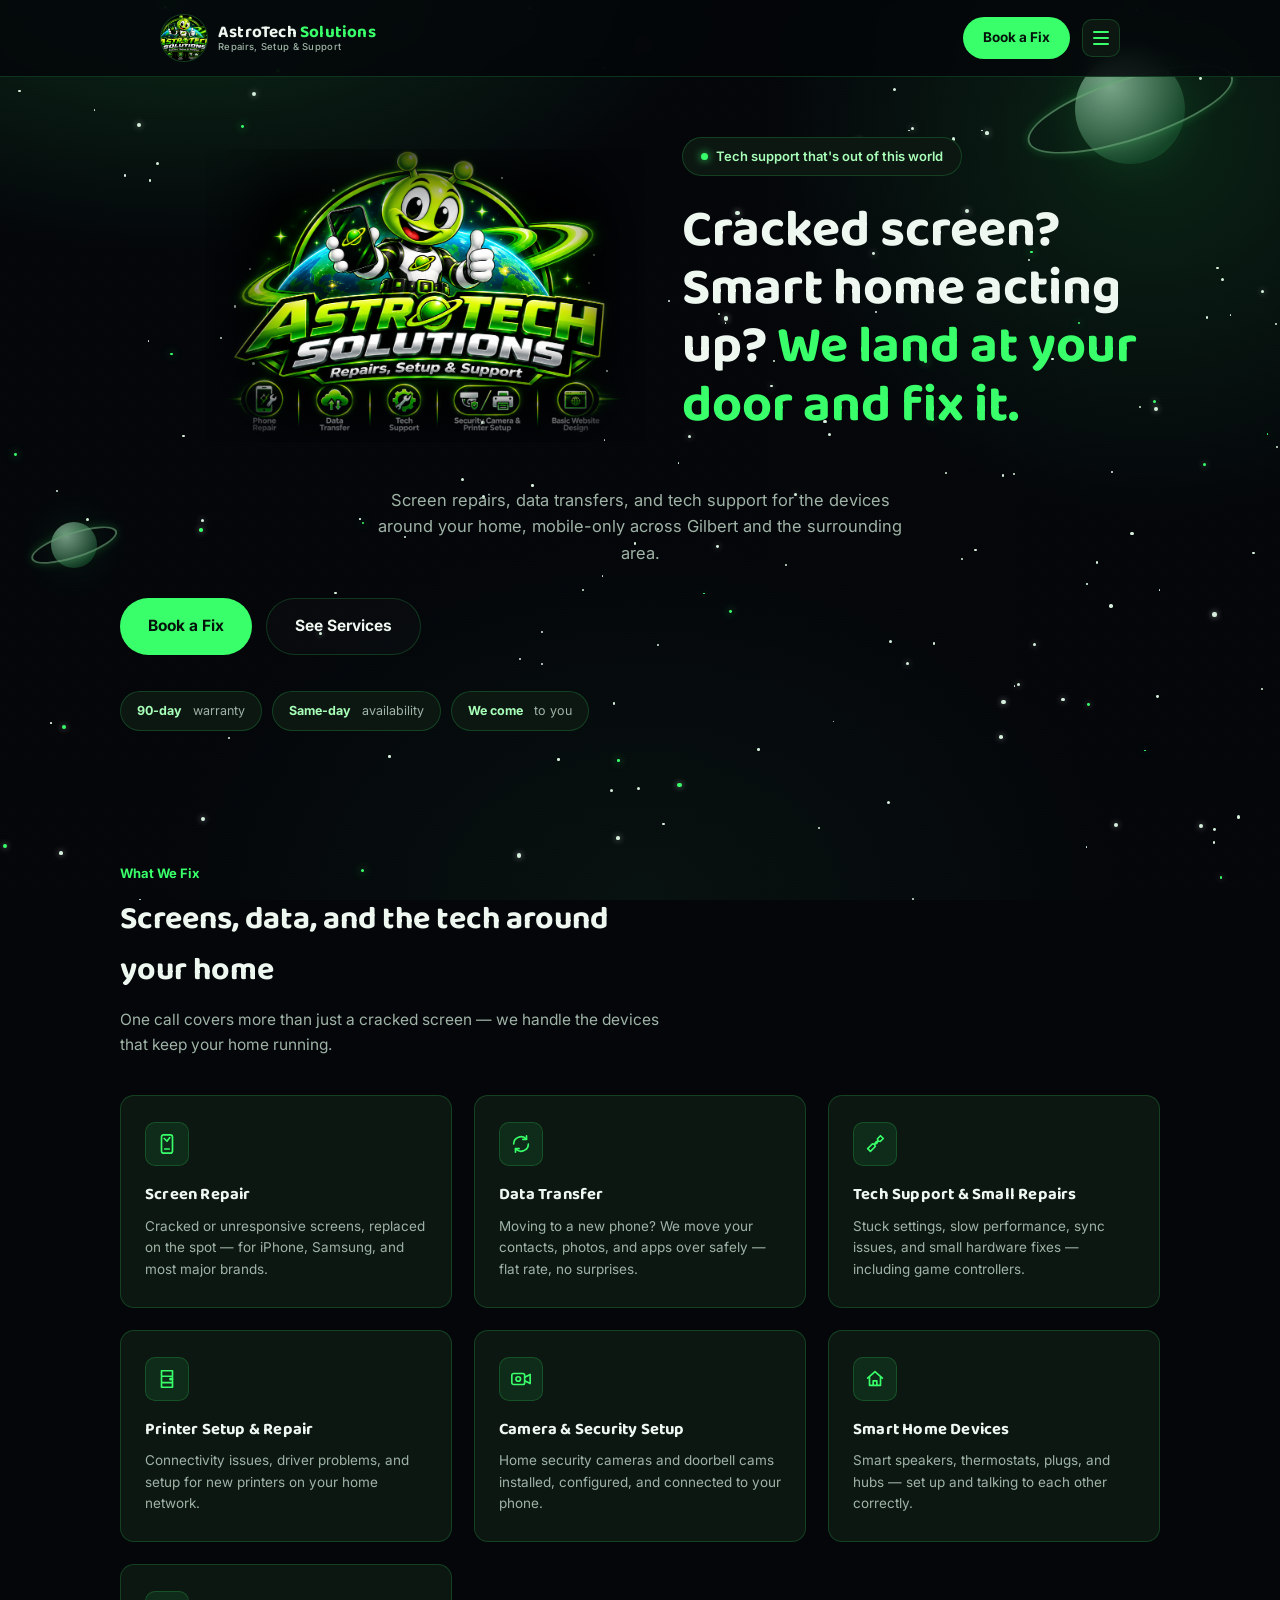
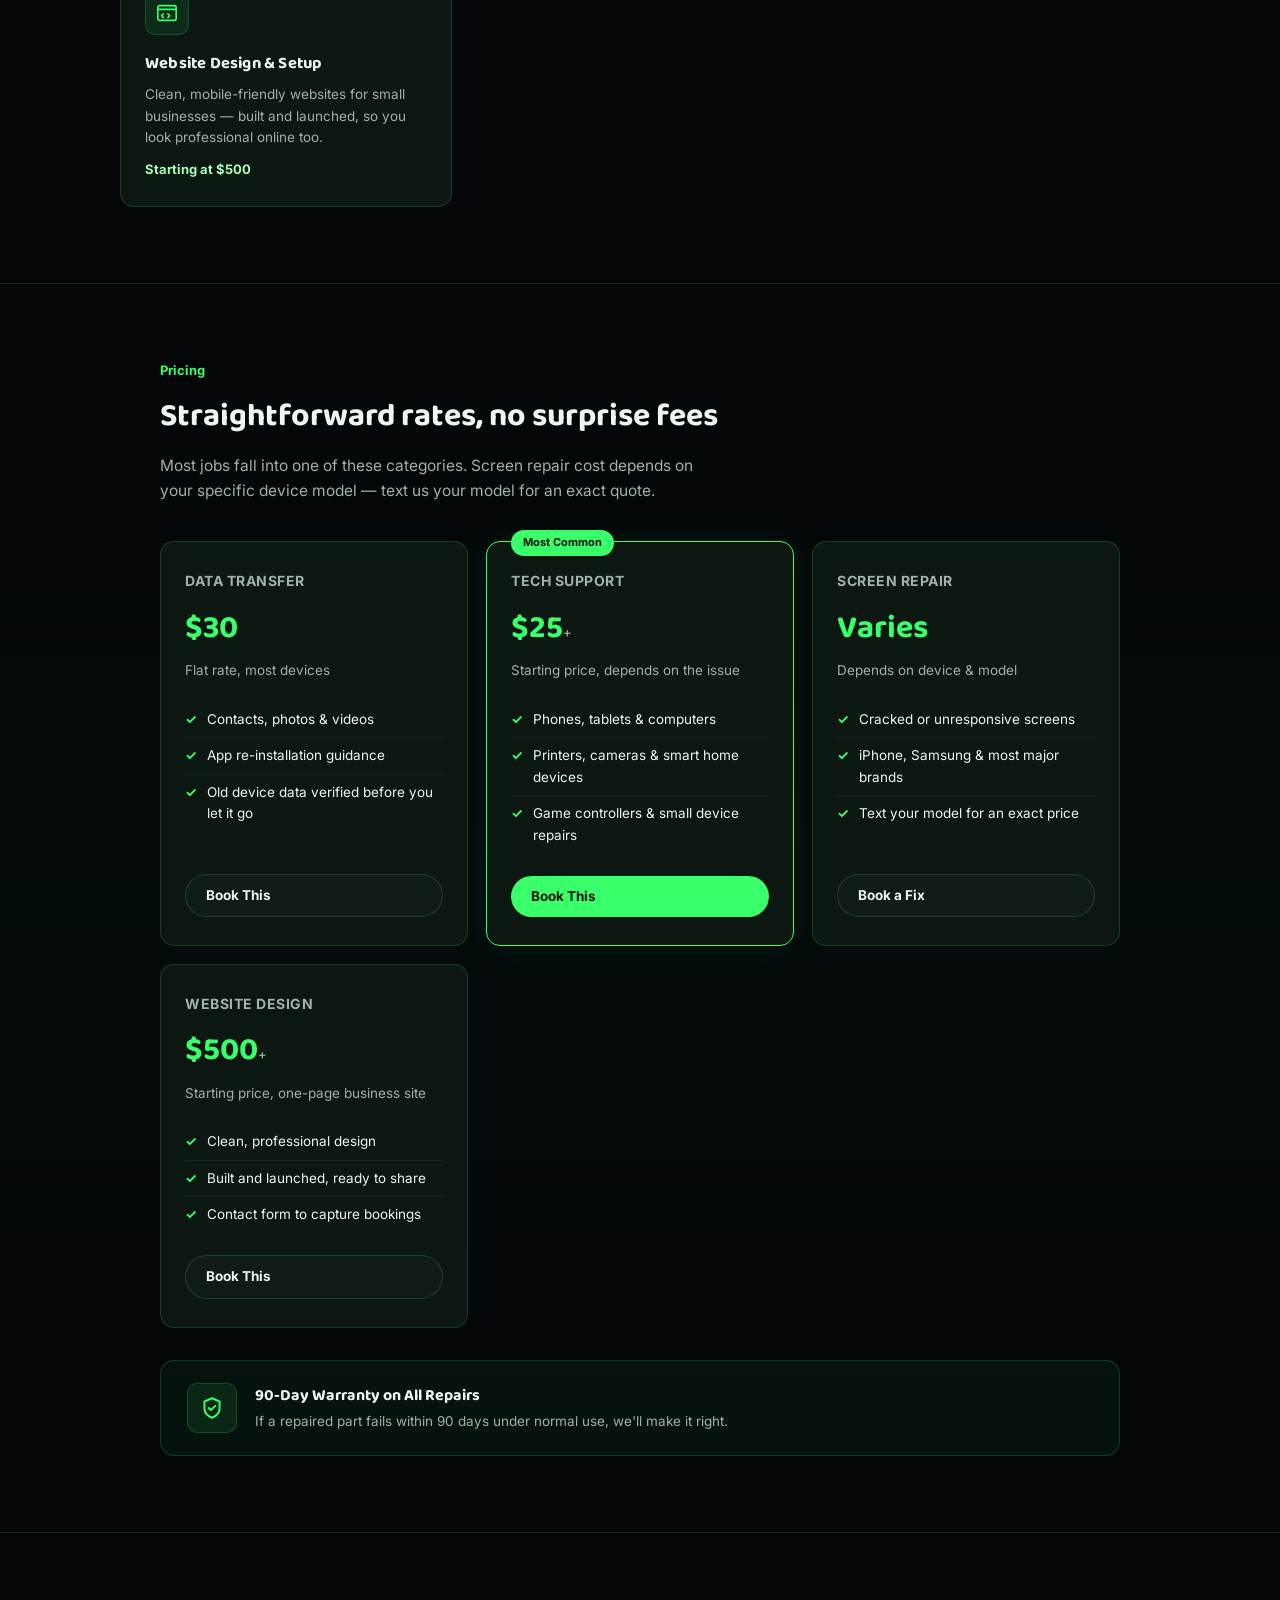
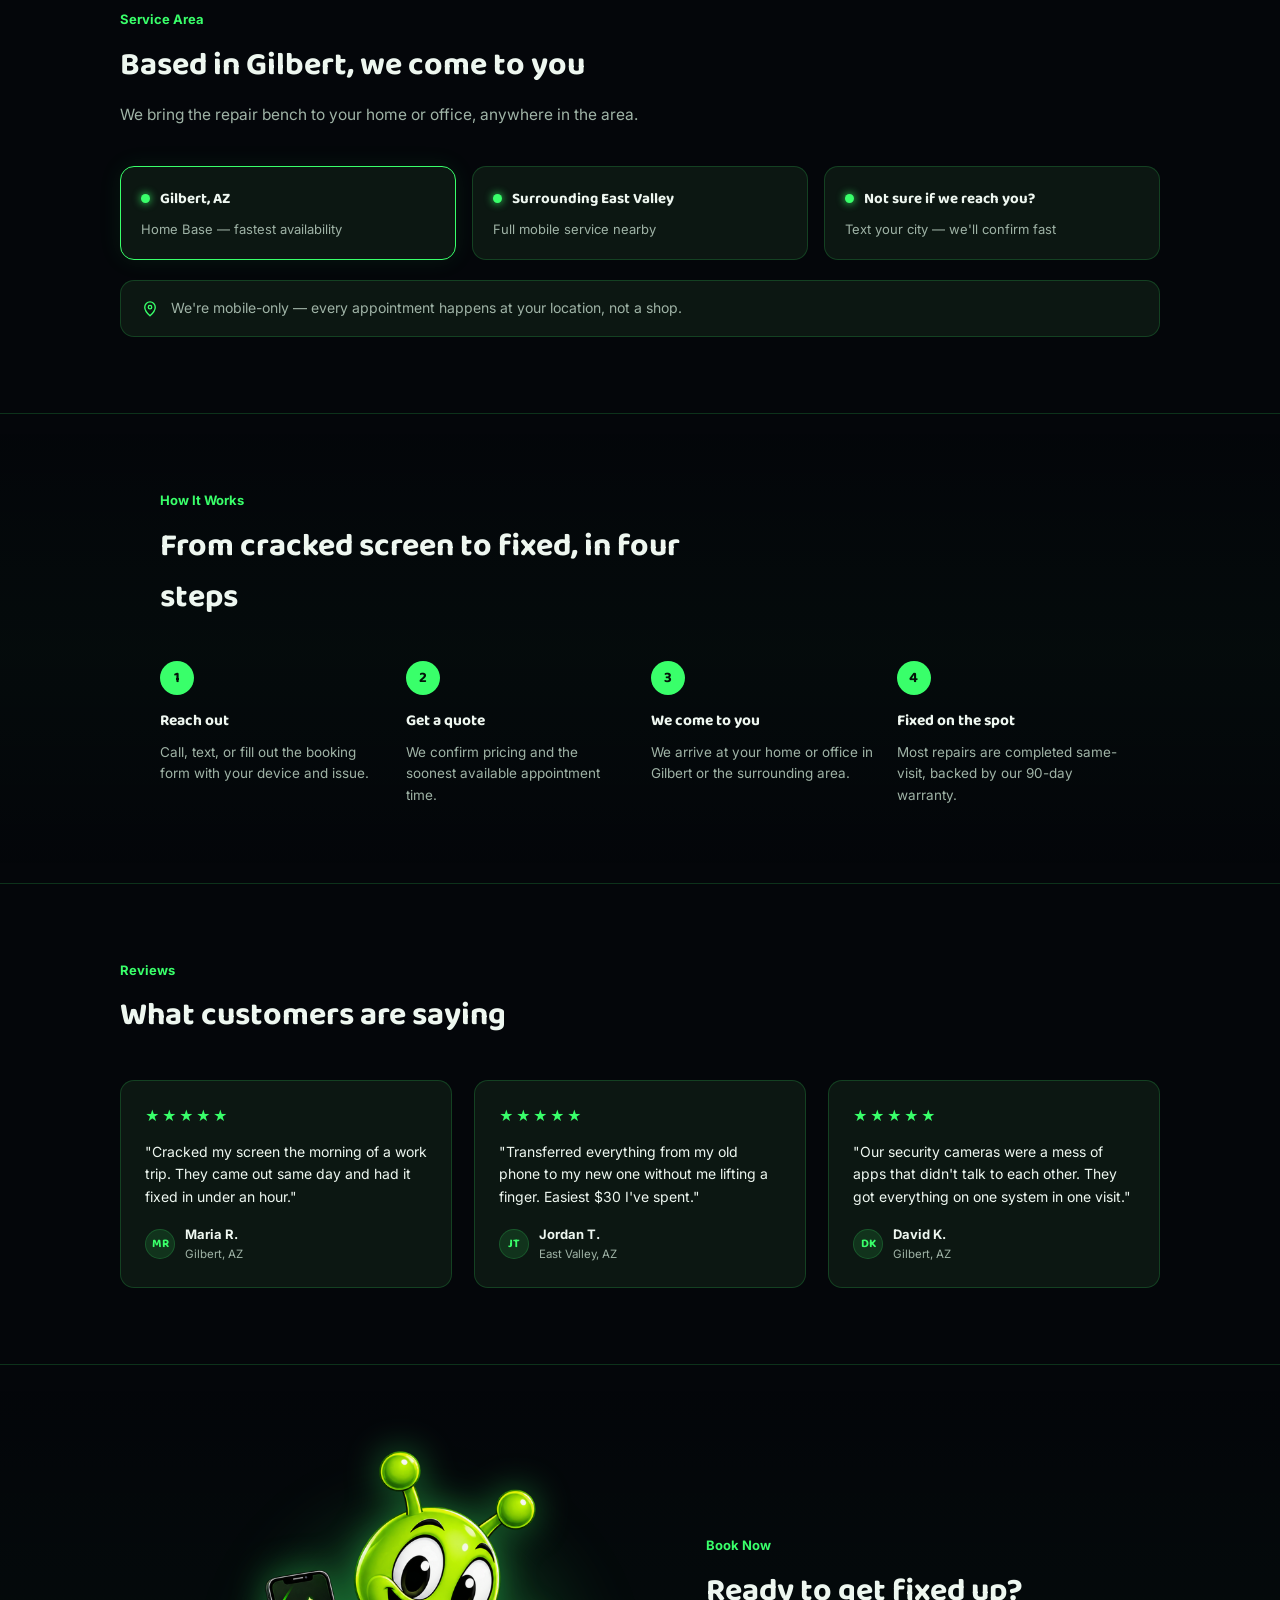
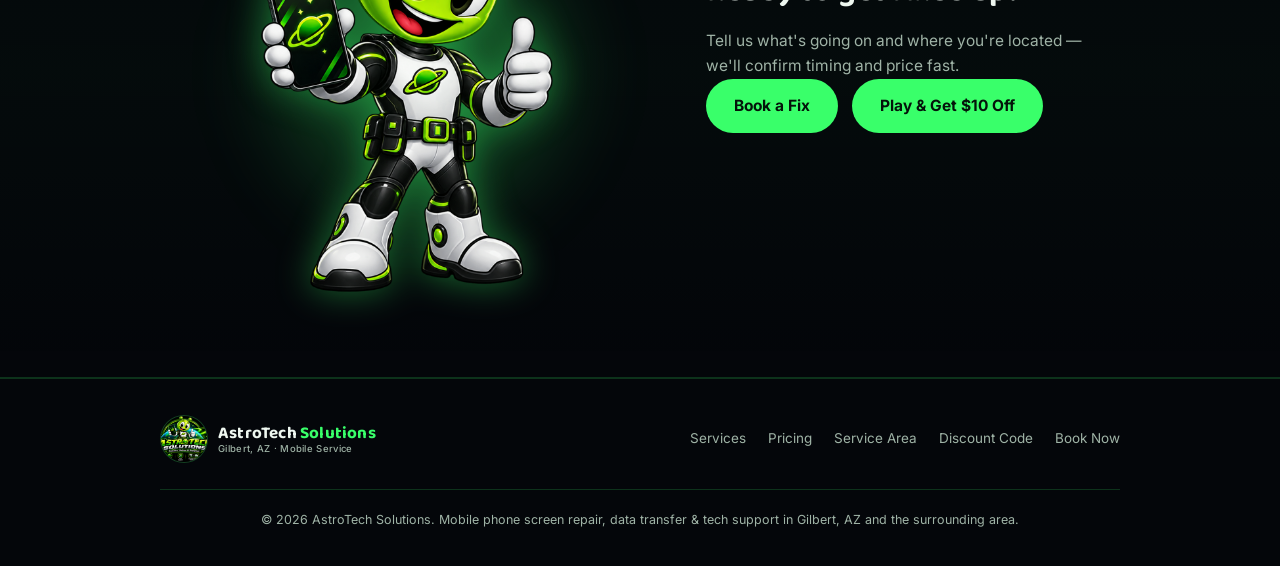
==== commit a1661f81: "Restructure hero: logo+headline on top, rest below; enlarge game logo Splits the hero into two rows:" ====
--- a/index.html
+++ b/index.html
@@ -8,7 +8,7 @@
 <meta name="description" content="Mobile phone screen repair, data transfer, and home tech support in Gilbert, AZ and the surrounding East Valley. We come to you.">
 <link rel="preconnect" href="https://fonts.googleapis.com">
 <link href="https://fonts.googleapis.com/css2?family=Baloo+2:wght@500;600;700;800&family=Inter:wght@400;500;600;700;800&display=swap" rel="stylesheet">
-<link rel="stylesheet" href="style.css?v=17">
+<link rel="stylesheet" href="style.css?v=18">
 </head>
 <body>
 
@@ -48,23 +48,25 @@
 
   <!-- HERO -->
   <section class="hero wrap">
-    <div class="hero-grid">
-      <div class="hero-copy">
+    <div class="hero-top">
+      <div class="hero-visual">
+        <img src="logo-blend.png" alt="AstroTech Solutions" class="hero-logo-img">
+      </div>
+      <div class="hero-headline">
         <div class="hero-tag"><span class="pulse"></span> Tech support that's out of this world</div>
         <h1>Cracked screen? Smart home acting up? <span class="accent">We land at your door and fix it.</span></h1>
-        <p class="lede">Screen repairs, data transfers, and tech support for the devices around your home, mobile-only across Gilbert and the surrounding area.</p>
-        <div class="hero-actions">
-          <a href="book.html" class="btn btn-primary btn-lg">Book a Fix</a>
-          <a href="#services" class="btn btn-ghost btn-lg">See Services</a>
-        </div>
-        <div class="hero-badges">
-          <div class="hero-badge"><b>90-day</b>&nbsp;warranty</div>
-          <div class="hero-badge"><b>Same-day</b>&nbsp;availability</div>
-          <div class="hero-badge"><b>We come</b>&nbsp;to you</div>
-        </div>
-      </div>
-      <div class="hero-visual">
-        <img src="logo-blend.png" alt="AstroTech Solutions" class="hero-logo-img">
+      </div>
+    </div>
+    <div class="hero-bottom">
+      <p class="lede">Screen repairs, data transfers, and tech support for the devices around your home, mobile-only across Gilbert and the surrounding area.</p>
+      <div class="hero-actions">
+        <a href="book.html" class="btn btn-primary btn-lg">Book a Fix</a>
+        <a href="#services" class="btn btn-ghost btn-lg">See Services</a>
+      </div>
+      <div class="hero-badges">
+        <div class="hero-badge"><b>90-day</b>&nbsp;warranty</div>
+        <div class="hero-badge"><b>Same-day</b>&nbsp;availability</div>
+        <div class="hero-badge"><b>We come</b>&nbsp;to you</div>
       </div>
     </div>
   </section>
--- a/style.css
+++ b/style.css
@@ -342,27 +342,29 @@
 
   /* ---------- Hero ---------- */
   .hero{ padding: 60px 0 56px; text-align: center; }
-  .hero-grid{
-    display:flex; flex-direction: column; align-items:center;
-  }
-  .hero-visual{ order: -1; margin-bottom: 28px; width:100%; display:flex; justify-content:center; }
-  .hero-copy{ display:flex; flex-direction:column; align-items:center; width:100%; }
-  .hero-logo-img{ width:100%; max-width: 540px; height:auto; }
+  .hero-top{
+    display:flex; flex-direction: column; align-items:center; gap: 20px;
+  }
+  .hero-visual{ display:flex; justify-content:center; width:100%; }
+  .hero-headline{ display:flex; flex-direction:column; align-items:center; width:100%; }
+  .hero-logo-img{ width:100%; max-width: 320px; height:auto; }
+  .hero-bottom{ margin-top: 32px; display:flex; flex-direction:column; align-items:center; }
   @media (min-width: 860px){
-    .hero-grid{
-      display:grid; grid-template-columns: 1.2fr 1fr;
-      align-items:center; gap: 40px;
-      text-align: left;
+    .hero-top{
+      flex-direction: row; align-items:center; justify-content:center;
+      gap: 36px; text-align: left;
     }
-    .hero-visual{ order: 1; margin-bottom: 0; justify-content:flex-start; }
-    .hero-copy{ order: 2; align-items:flex-start; }
-    .hero-copy h1, .hero-copy p.lede{ margin-left:0; margin-right:0; }
-    .hero-copy .hero-actions{ justify-content:flex-start; }
-    .hero-copy .hero-badges{ justify-content:flex-start; }
-    .hero-logo-img{ max-width: 660px; }
+    .hero-visual{ flex: 1.1; justify-content:flex-end; }
+    .hero-headline{ flex: 1; align-items:flex-start; }
+    .hero-headline h1{ margin-left:0; margin-right:0; }
+    .hero-logo-img{ max-width: 380px; }
+    .hero-bottom{ align-items:flex-start; }
+    .hero-bottom .lede{ margin-left:0; margin-right:0; }
+    .hero-bottom .hero-actions{ justify-content:flex-start; }
+    .hero-bottom .hero-badges{ justify-content:flex-start; }
   }
   @media (min-width: 1200px){
-    .hero-logo-img{ max-width: 780px; }
+    .hero-logo-img{ max-width: 440px; }
   }
   .hero-tag{
     display:inline-flex;
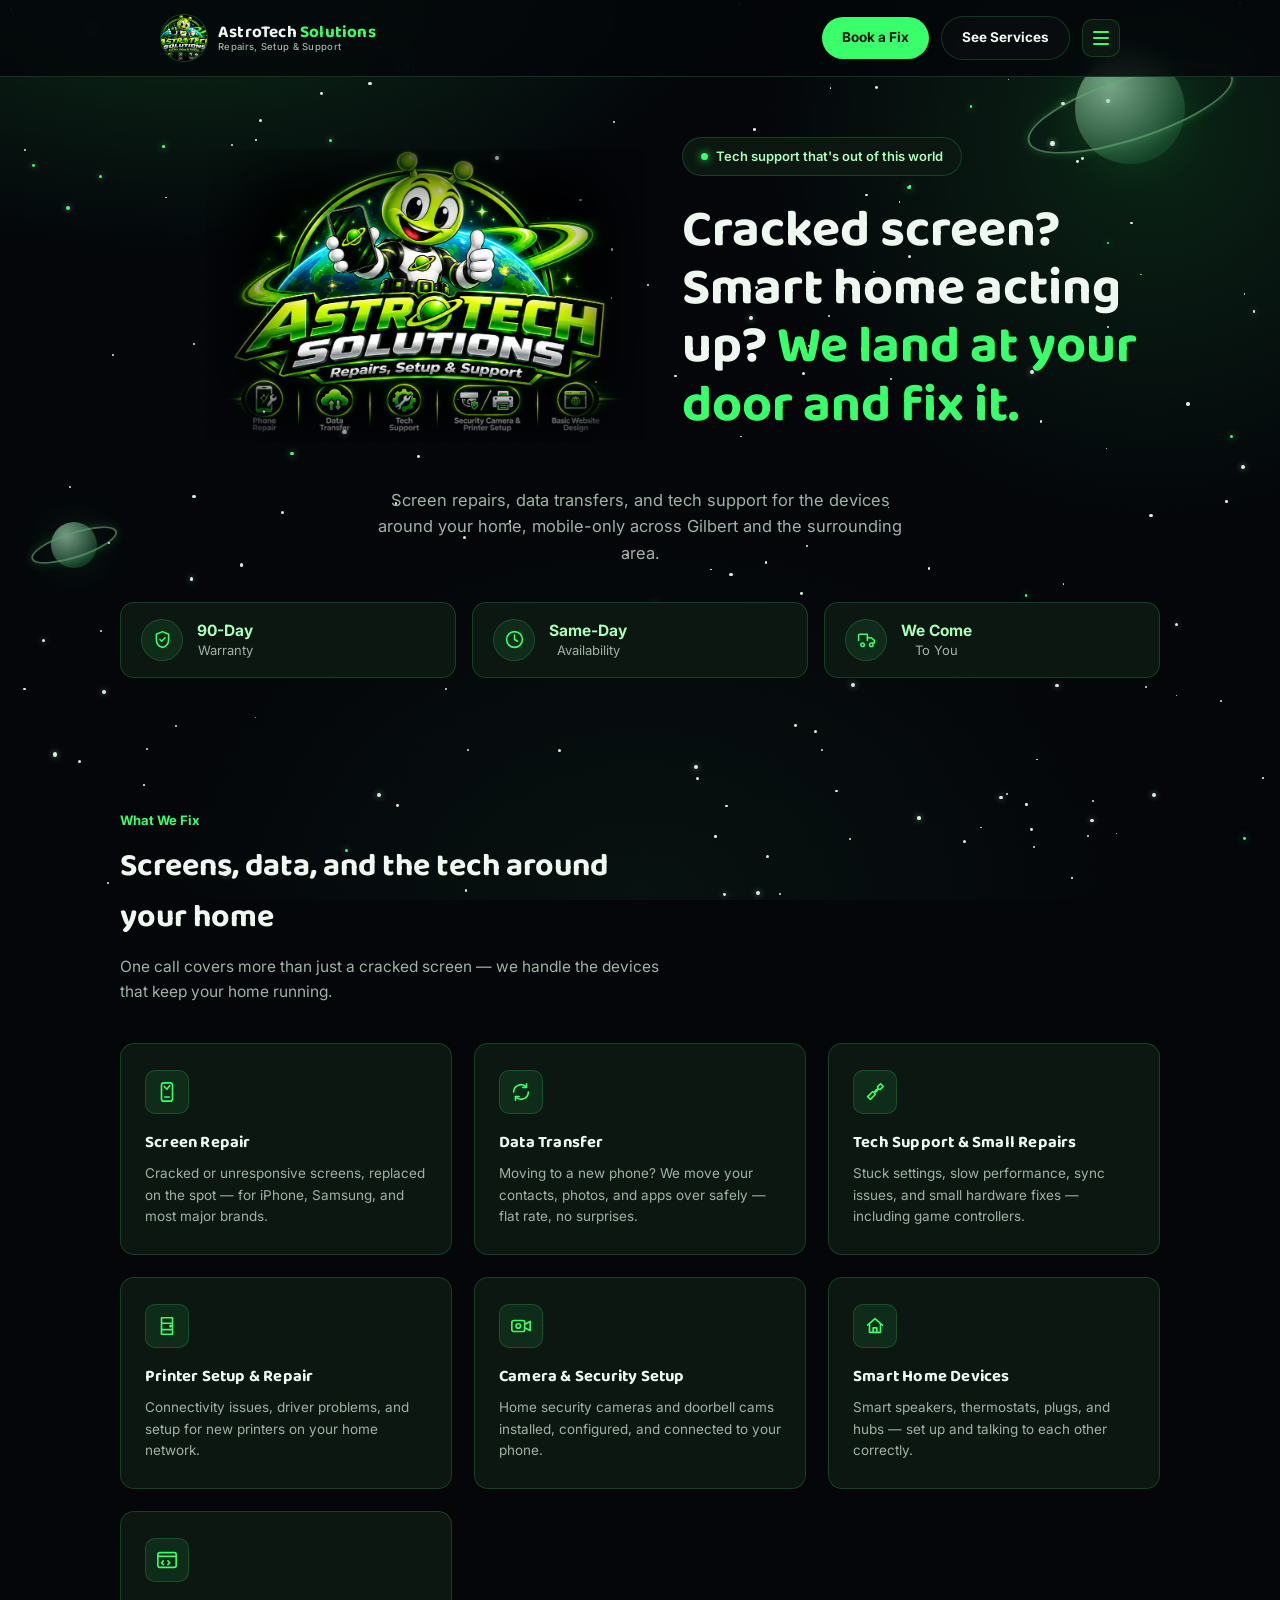
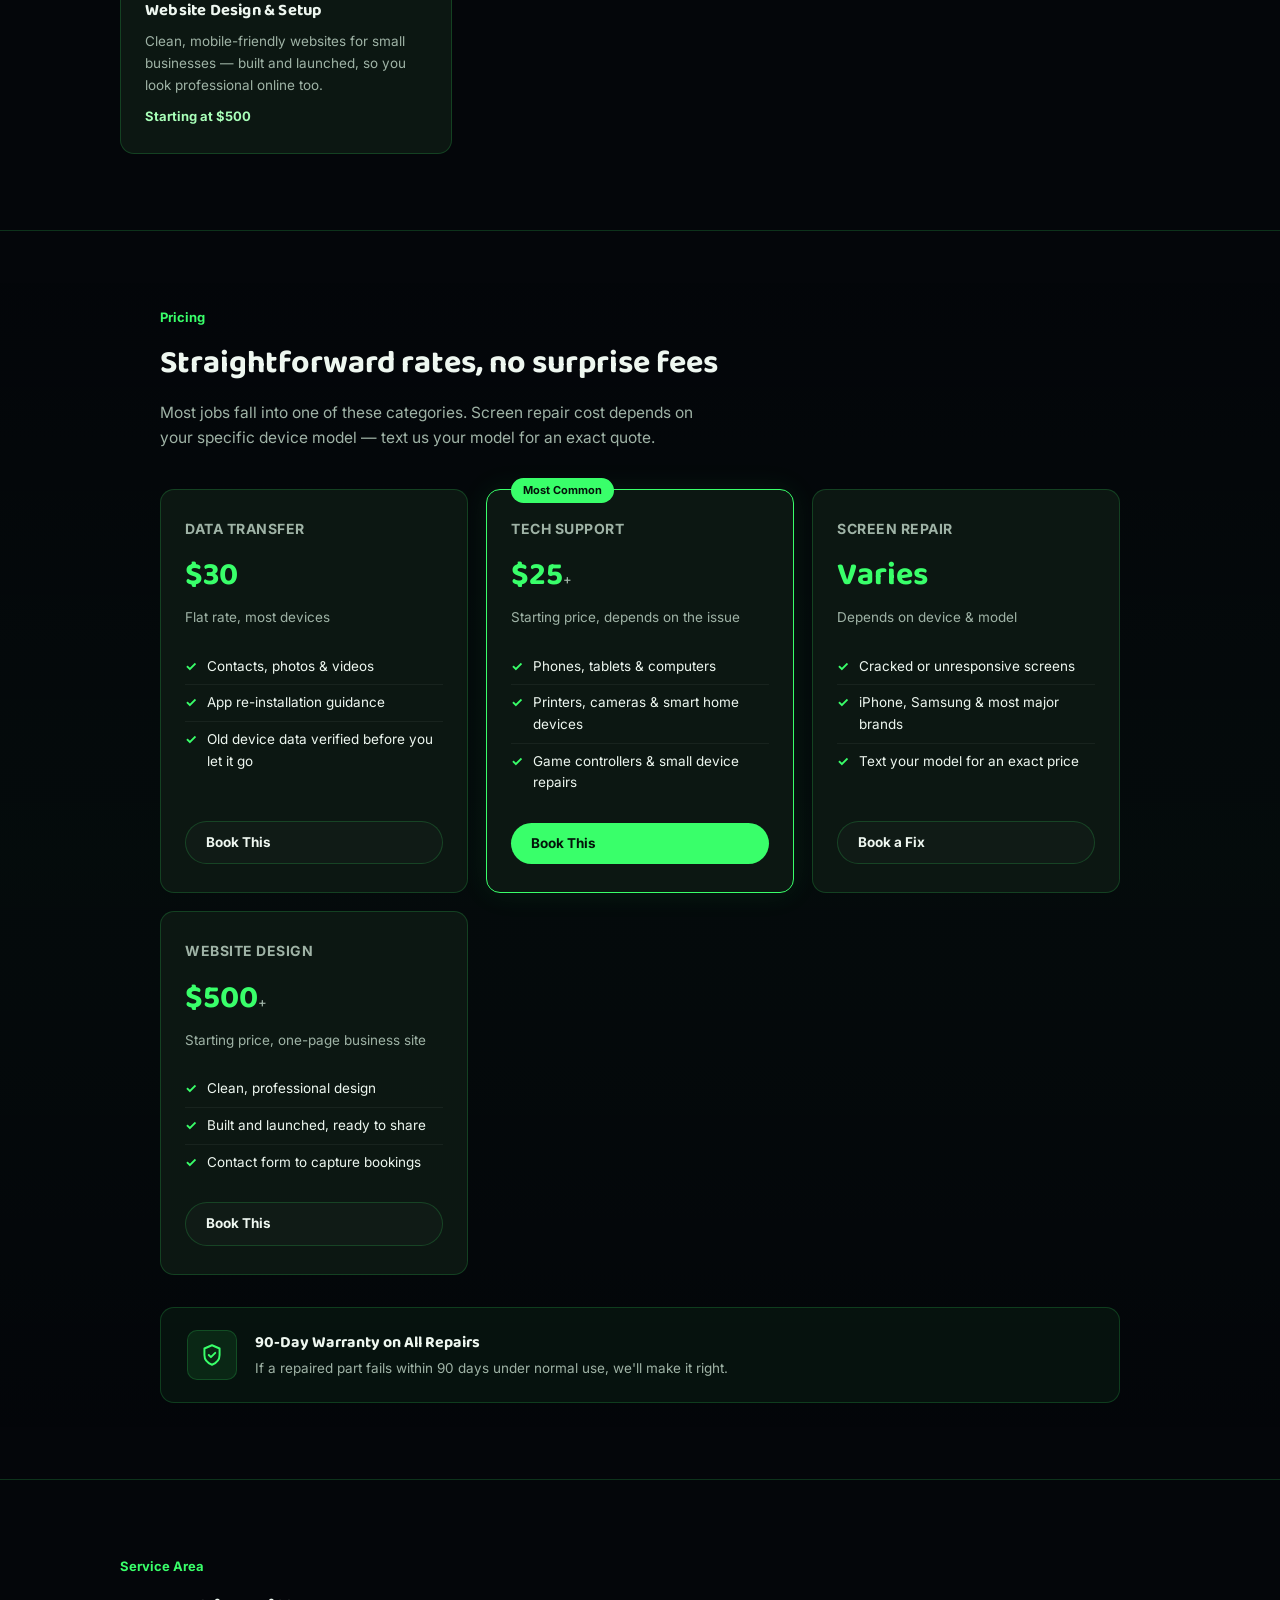
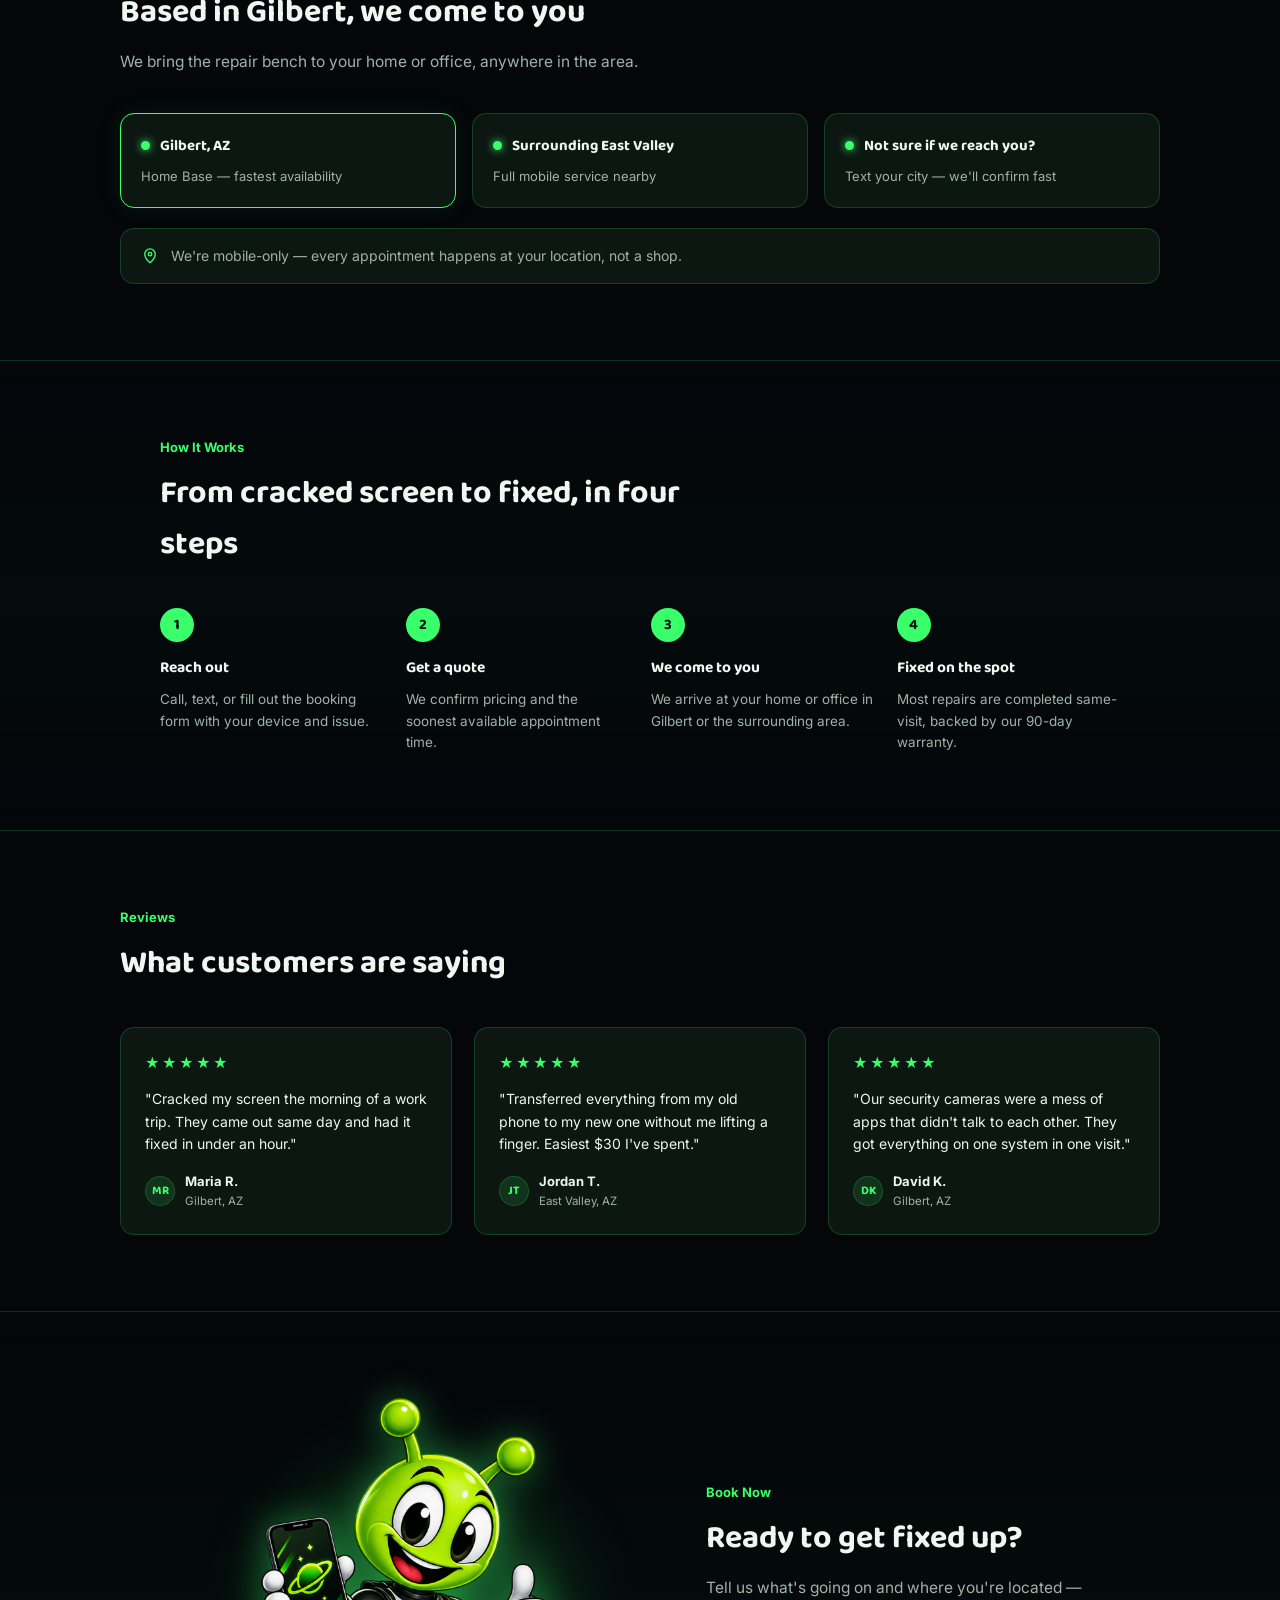
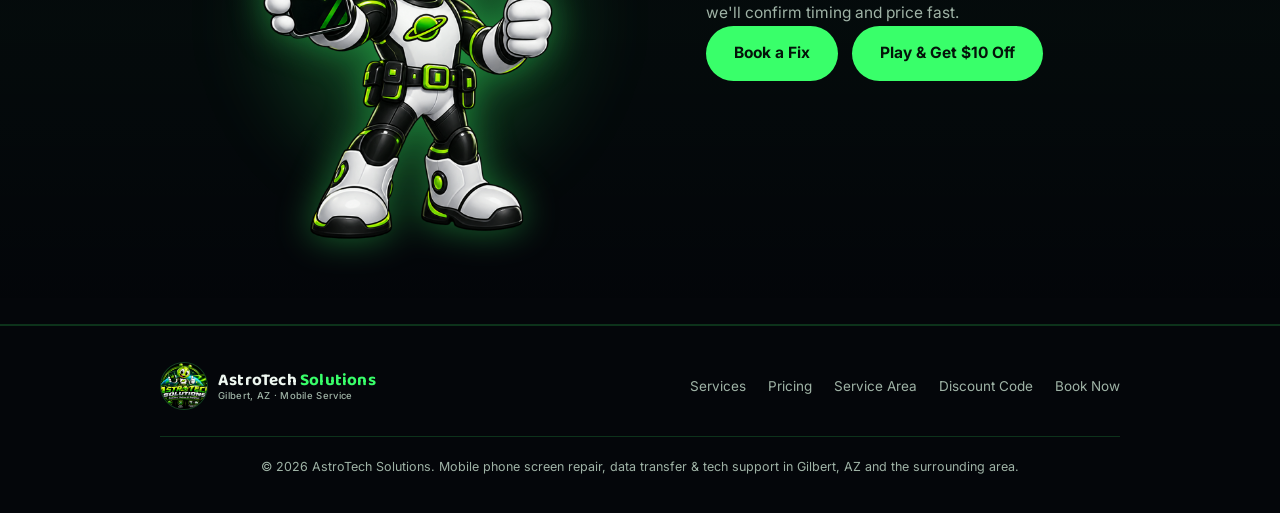
==== commit 30ed8b7c: "Move hero CTAs to header, redesign feature strip, polish game panel - Hero: removes the Book a Fix /" ====
--- a/index.html
+++ b/index.html
@@ -8,7 +8,7 @@
 <meta name="description" content="Mobile phone screen repair, data transfer, and home tech support in Gilbert, AZ and the surrounding East Valley. We come to you.">
 <link rel="preconnect" href="https://fonts.googleapis.com">
 <link href="https://fonts.googleapis.com/css2?family=Baloo+2:wght@500;600;700;800&family=Inter:wght@400;500;600;700;800&display=swap" rel="stylesheet">
-<link rel="stylesheet" href="style.css?v=18">
+<link rel="stylesheet" href="style.css?v=20">
 </head>
 <body>
 
@@ -26,6 +26,7 @@
     </a>
     <div class="header-actions">
       <a href="book.html" class="btn btn-primary btn-pill">Book a Fix</a>
+      <a href="#services" class="btn btn-ghost btn-pill header-services-btn">See Services</a>
       <button class="menu-btn" id="menuBtn" aria-label="Open menu" aria-expanded="false">
         <span></span><span></span><span></span>
       </button>
@@ -59,14 +60,19 @@
     </div>
     <div class="hero-bottom">
       <p class="lede">Screen repairs, data transfers, and tech support for the devices around your home, mobile-only across Gilbert and the surrounding area.</p>
-      <div class="hero-actions">
-        <a href="book.html" class="btn btn-primary btn-lg">Book a Fix</a>
-        <a href="#services" class="btn btn-ghost btn-lg">See Services</a>
-      </div>
-      <div class="hero-badges">
-        <div class="hero-badge"><b>90-day</b>&nbsp;warranty</div>
-        <div class="hero-badge"><b>Same-day</b>&nbsp;availability</div>
-        <div class="hero-badge"><b>We come</b>&nbsp;to you</div>
+      <div class="hero-features">
+        <div class="hero-feature">
+          <div class="hero-feature-icon"><svg viewBox="0 0 24 24" fill="none" stroke="#39ff6a" stroke-width="1.8" stroke-linecap="round" stroke-linejoin="round"><path d="M9 12l2 2 4-4"/><path d="M12 3l7 3v6c0 4.5-3 8-7 9-4-1-7-4.5-7-9V6l7-3z"/></svg></div>
+          <div class="hero-feature-text"><b>90-Day</b><span>Warranty</span></div>
+        </div>
+        <div class="hero-feature">
+          <div class="hero-feature-icon"><svg viewBox="0 0 24 24" fill="none" stroke="#39ff6a" stroke-width="1.8" stroke-linecap="round" stroke-linejoin="round"><circle cx="12" cy="12" r="9"/><path d="M12 7v5l3.5 2"/></svg></div>
+          <div class="hero-feature-text"><b>Same-Day</b><span>Availability</span></div>
+        </div>
+        <div class="hero-feature">
+          <div class="hero-feature-icon"><svg viewBox="0 0 24 24" fill="none" stroke="#39ff6a" stroke-width="1.8" stroke-linecap="round" stroke-linejoin="round"><path d="M3 13V7a1 1 0 0 1 1-1h9v7"/><path d="M13 10h4.5l3.5 3v3h-2"/><circle cx="7.5" cy="18" r="2"/><circle cx="17.5" cy="18" r="2"/></svg></div>
+          <div class="hero-feature-text"><b>We Come</b><span>To You</span></div>
+        </div>
       </div>
     </div>
   </section>
--- a/style.css
+++ b/style.css
@@ -273,6 +273,7 @@
     .brand small{ display: none; }
     .header-actions{ gap: 8px; }
     .header-actions .btn-pill{ padding: 9px 14px; font-size: 12.5px; }
+    .header-actions .header-services-btn{ display: none; }
   }
 
   .btn{
@@ -409,6 +410,33 @@
   }
   .hero-badge b{ color: var(--mint); font-weight: 700; }
 
+  .hero-features{
+    display:flex; flex-direction:column; gap:14px;
+    width:100%; margin-top: 4px;
+  }
+  .hero-feature{
+    display:flex; align-items:center; gap:14px;
+    background: var(--card);
+    border: 1px solid var(--border);
+    border-radius: var(--radius-md);
+    padding: 16px 20px;
+  }
+  .hero-feature-icon{
+    width:42px; height:42px; border-radius:50%;
+    background: rgba(57,255,106,0.09);
+    border: 1px solid var(--border);
+    display:flex; align-items:center; justify-content:center;
+    flex-shrink:0;
+  }
+  .hero-feature-icon svg{ width:21px; height:21px; }
+  .hero-feature-text{ display:flex; flex-direction:column; line-height:1.3; }
+  .hero-feature-text b{ color: var(--mint); font-size:15.5px; }
+  .hero-feature-text span{ color: var(--text-dim); font-size:13px; }
+  @media (min-width: 640px){
+    .hero-features{ flex-direction:row; gap:16px; }
+    .hero-feature{ flex:1; }
+  }
+
   /* ---------- Section headers ---------- */
   .section-head{ max-width: 560px; margin-bottom: 38px; }
   .section-head .tag{ color: var(--green); font-size: 13px; font-weight: 700; margin-bottom: 10px; }
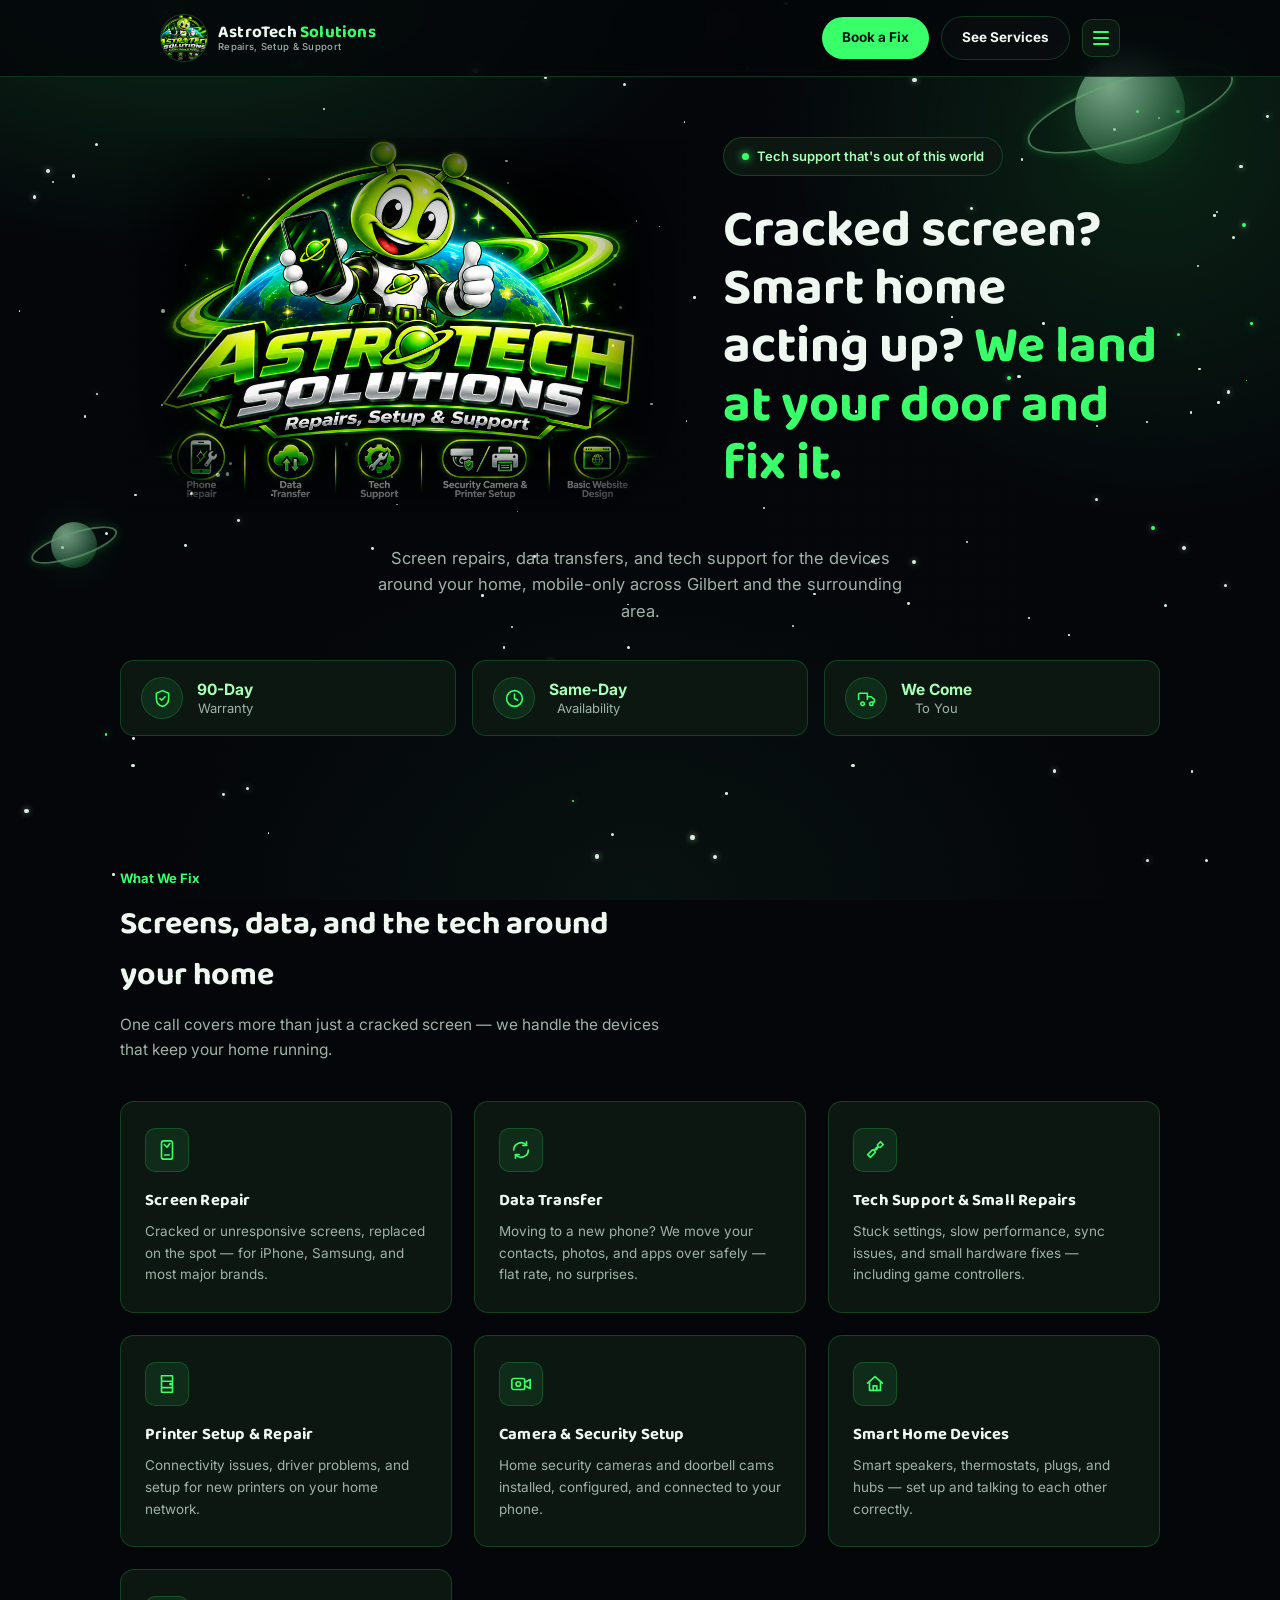
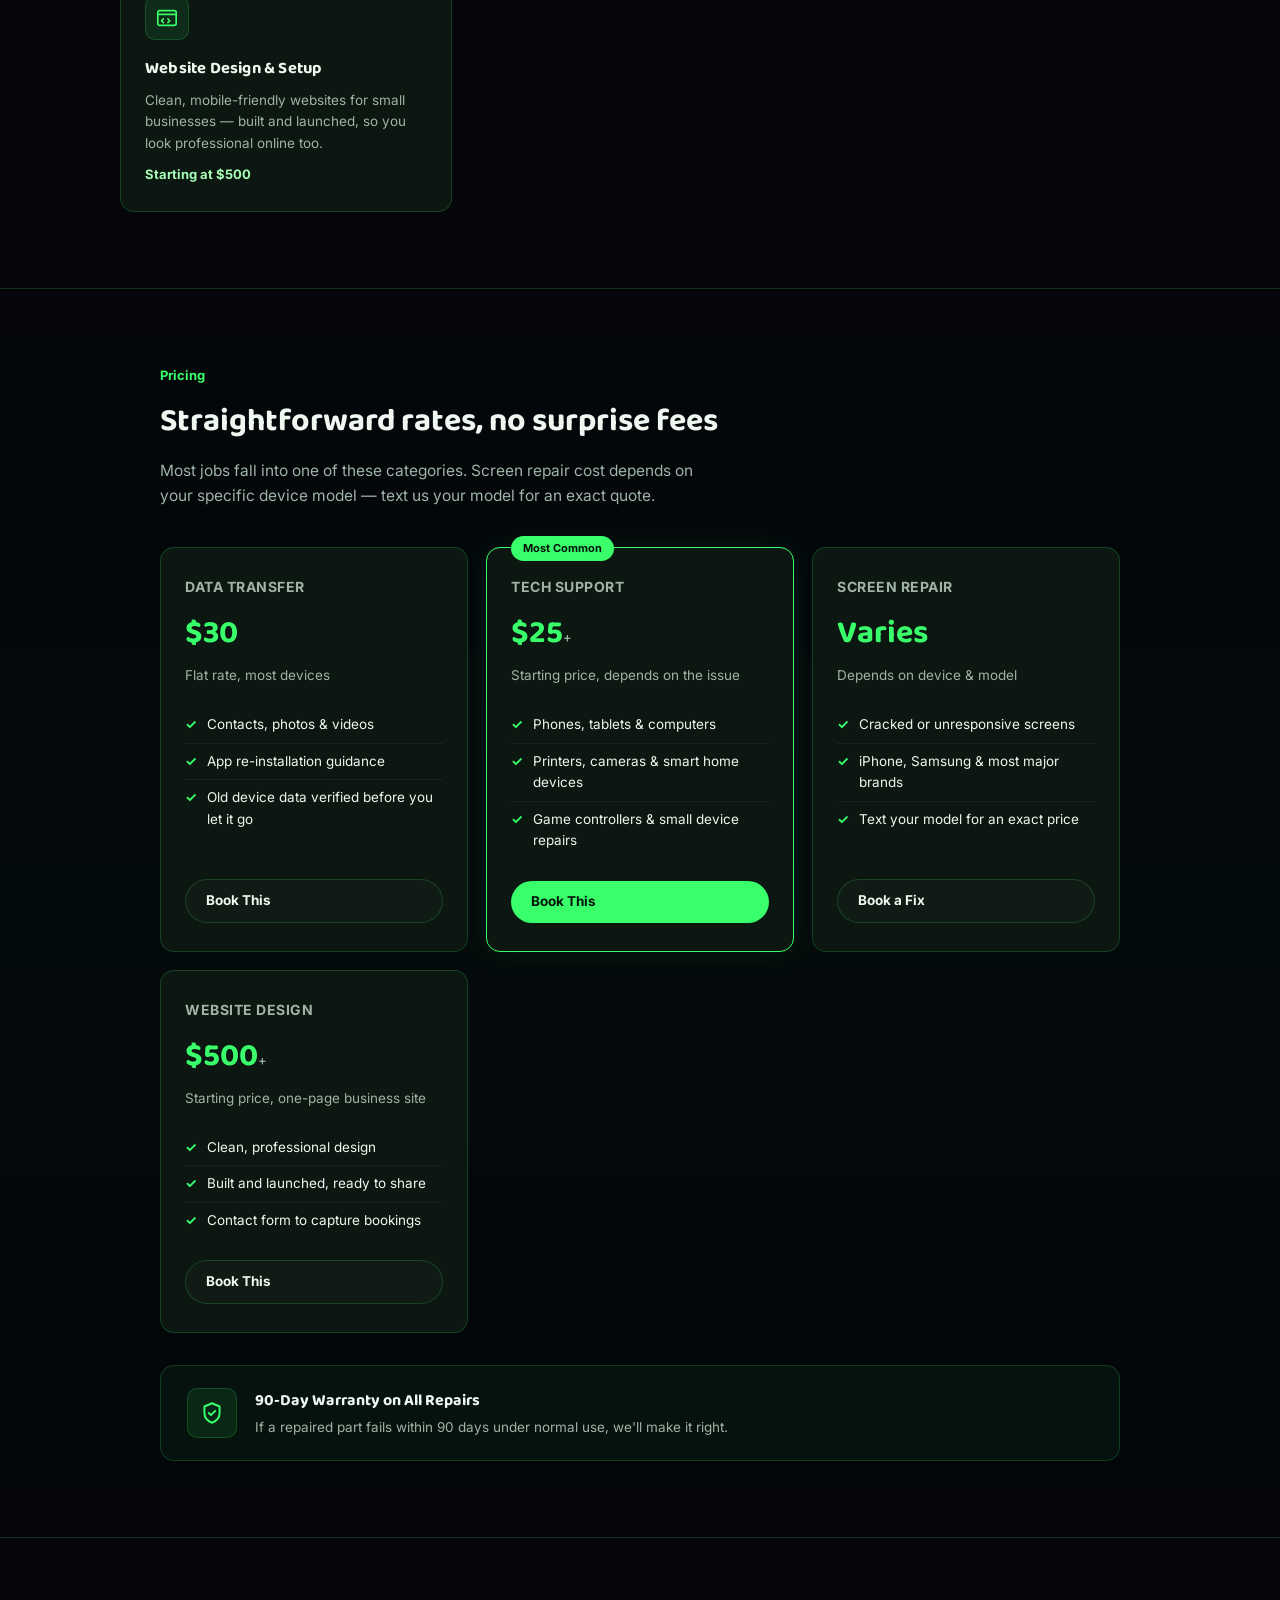
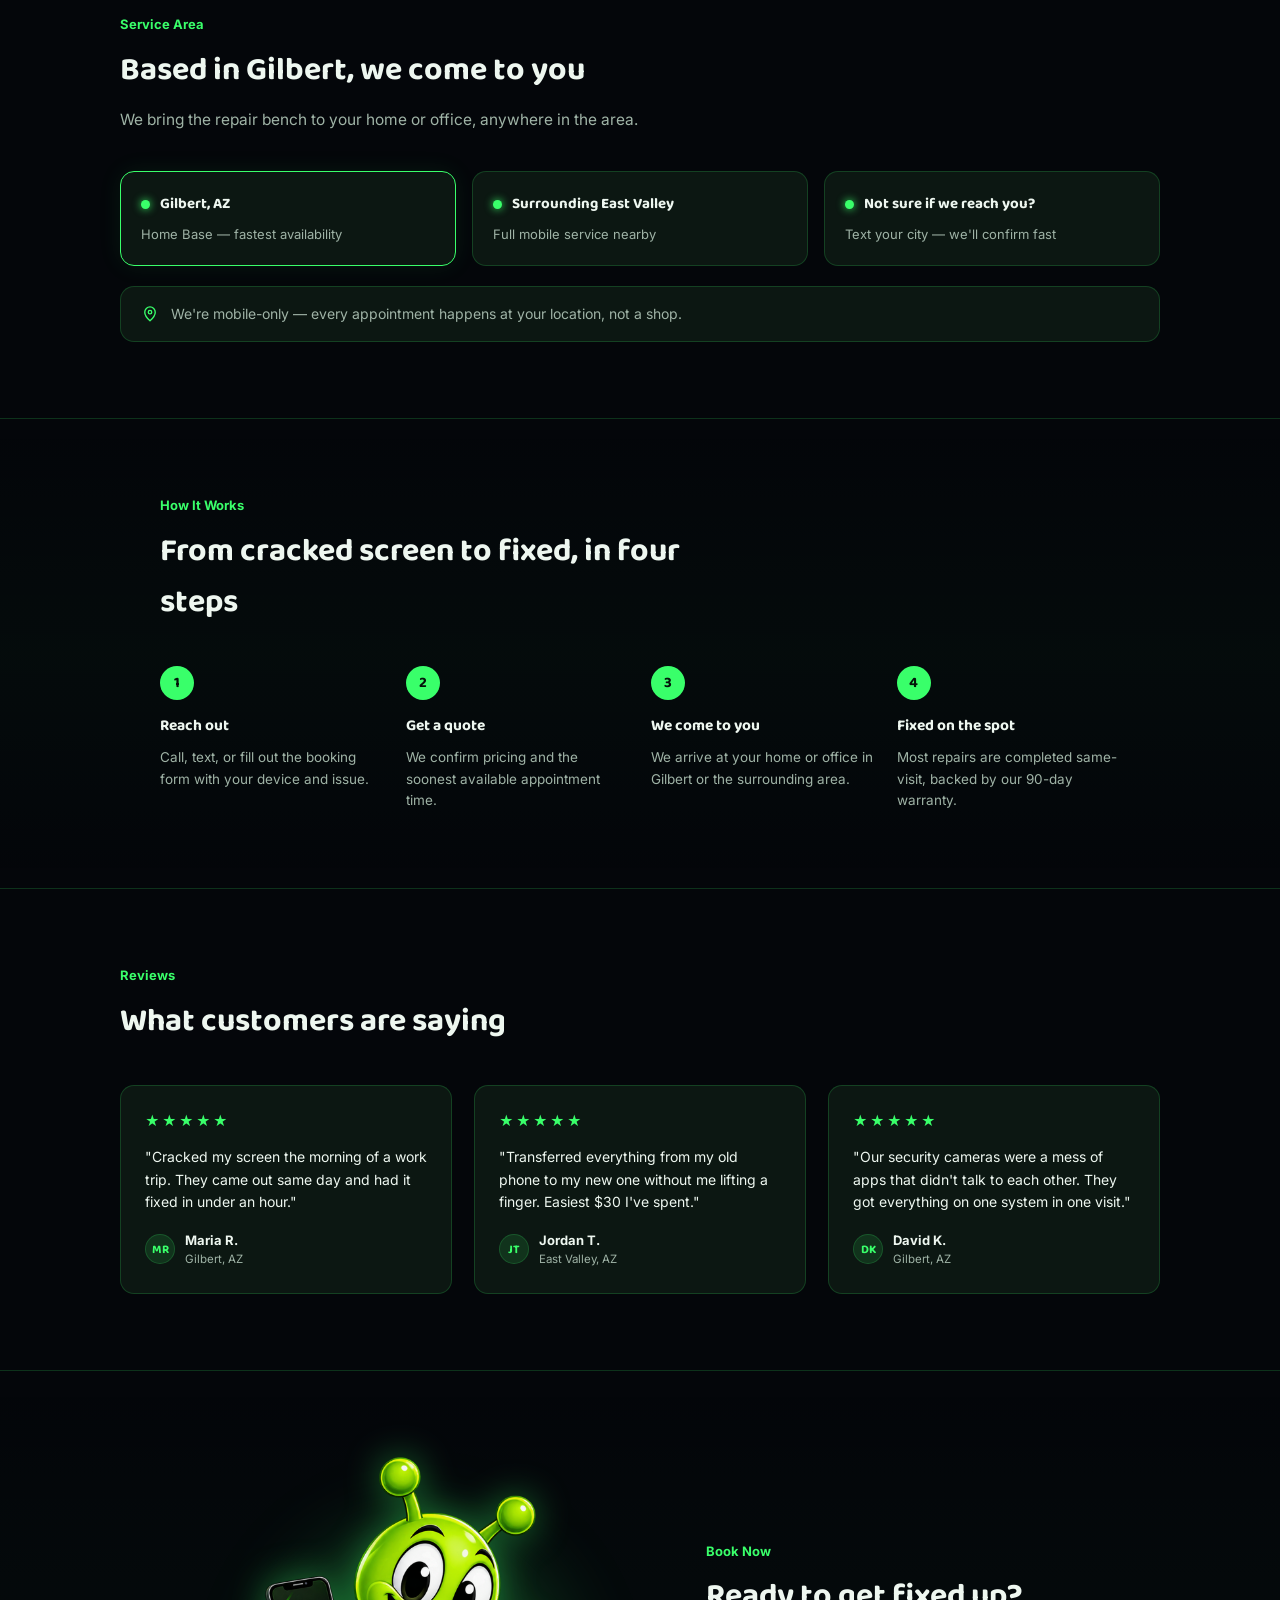
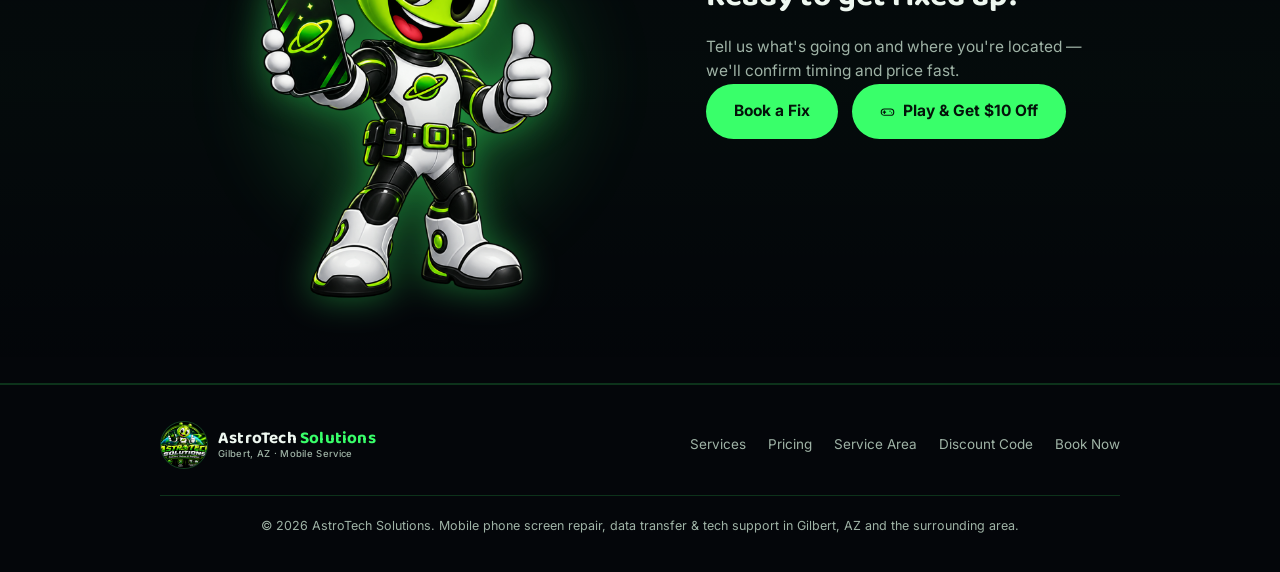
==== commit c514474b: "Enlarge hero logo, shrink catchphrase, add controller icon to CTA, restyle dpad - Hero: bigger logo," ====
--- a/index.html
+++ b/index.html
@@ -8,7 +8,7 @@
 <meta name="description" content="Mobile phone screen repair, data transfer, and home tech support in Gilbert, AZ and the surrounding East Valley. We come to you.">
 <link rel="preconnect" href="https://fonts.googleapis.com">
 <link href="https://fonts.googleapis.com/css2?family=Baloo+2:wght@500;600;700;800&family=Inter:wght@400;500;600;700;800&display=swap" rel="stylesheet">
-<link rel="stylesheet" href="style.css?v=20">
+<link rel="stylesheet" href="style.css?v=21">
 </head>
 <body>
 
@@ -311,7 +311,7 @@
           <p>Tell us what's going on and where you're located — we'll confirm timing and price fast.</p>
           <div class="hero-actions">
             <a href="book.html" class="btn btn-primary btn-lg">Book a Fix</a>
-            <a href="game/index.html" class="btn btn-primary btn-lg">Play &amp; Get $10 Off</a>
+            <a href="game/index.html" class="btn btn-primary btn-lg"><svg class="navIcon" viewBox="0 0 24 24" fill="none" stroke="currentColor" stroke-width="1.8" stroke-linecap="round" stroke-linejoin="round"><rect x="2" y="8" width="20" height="10" rx="5"/><path d="M7 11v4M5 13h4"/><circle cx="16" cy="11.5" r="1" fill="currentColor" stroke="none"/><circle cx="18.5" cy="14" r="1" fill="currentColor" stroke="none"/></svg> Play &amp; Get $10 Off</a>
           </div>
         </div>
       </div>
--- a/style.css
+++ b/style.css
@@ -348,24 +348,26 @@
   }
   .hero-visual{ display:flex; justify-content:center; width:100%; }
   .hero-headline{ display:flex; flex-direction:column; align-items:center; width:100%; }
-  .hero-logo-img{ width:100%; max-width: 320px; height:auto; }
+  .hero-logo-img{ width:100%; max-width: 380px; height:auto; }
+  .hero-headline h1{ font-size: clamp(26px, 6.5vw, 40px); }
   .hero-bottom{ margin-top: 32px; display:flex; flex-direction:column; align-items:center; }
   @media (min-width: 860px){
     .hero-top{
       flex-direction: row; align-items:center; justify-content:center;
       gap: 36px; text-align: left;
     }
-    .hero-visual{ flex: 1.1; justify-content:flex-end; }
+    .hero-visual{ flex: 1.3; justify-content:flex-end; }
     .hero-headline{ flex: 1; align-items:flex-start; }
     .hero-headline h1{ margin-left:0; margin-right:0; }
-    .hero-logo-img{ max-width: 380px; }
+    .hero-headline h1{ font-size: clamp(26px, 4.2vw, 42px); }
+    .hero-logo-img{ max-width: 480px; }
     .hero-bottom{ align-items:flex-start; }
     .hero-bottom .lede{ margin-left:0; margin-right:0; }
     .hero-bottom .hero-actions{ justify-content:flex-start; }
     .hero-bottom .hero-badges{ justify-content:flex-start; }
   }
   @media (min-width: 1200px){
-    .hero-logo-img{ max-width: 440px; }
+    .hero-logo-img{ max-width: 560px; }
   }
   .hero-tag{
     display:inline-flex;
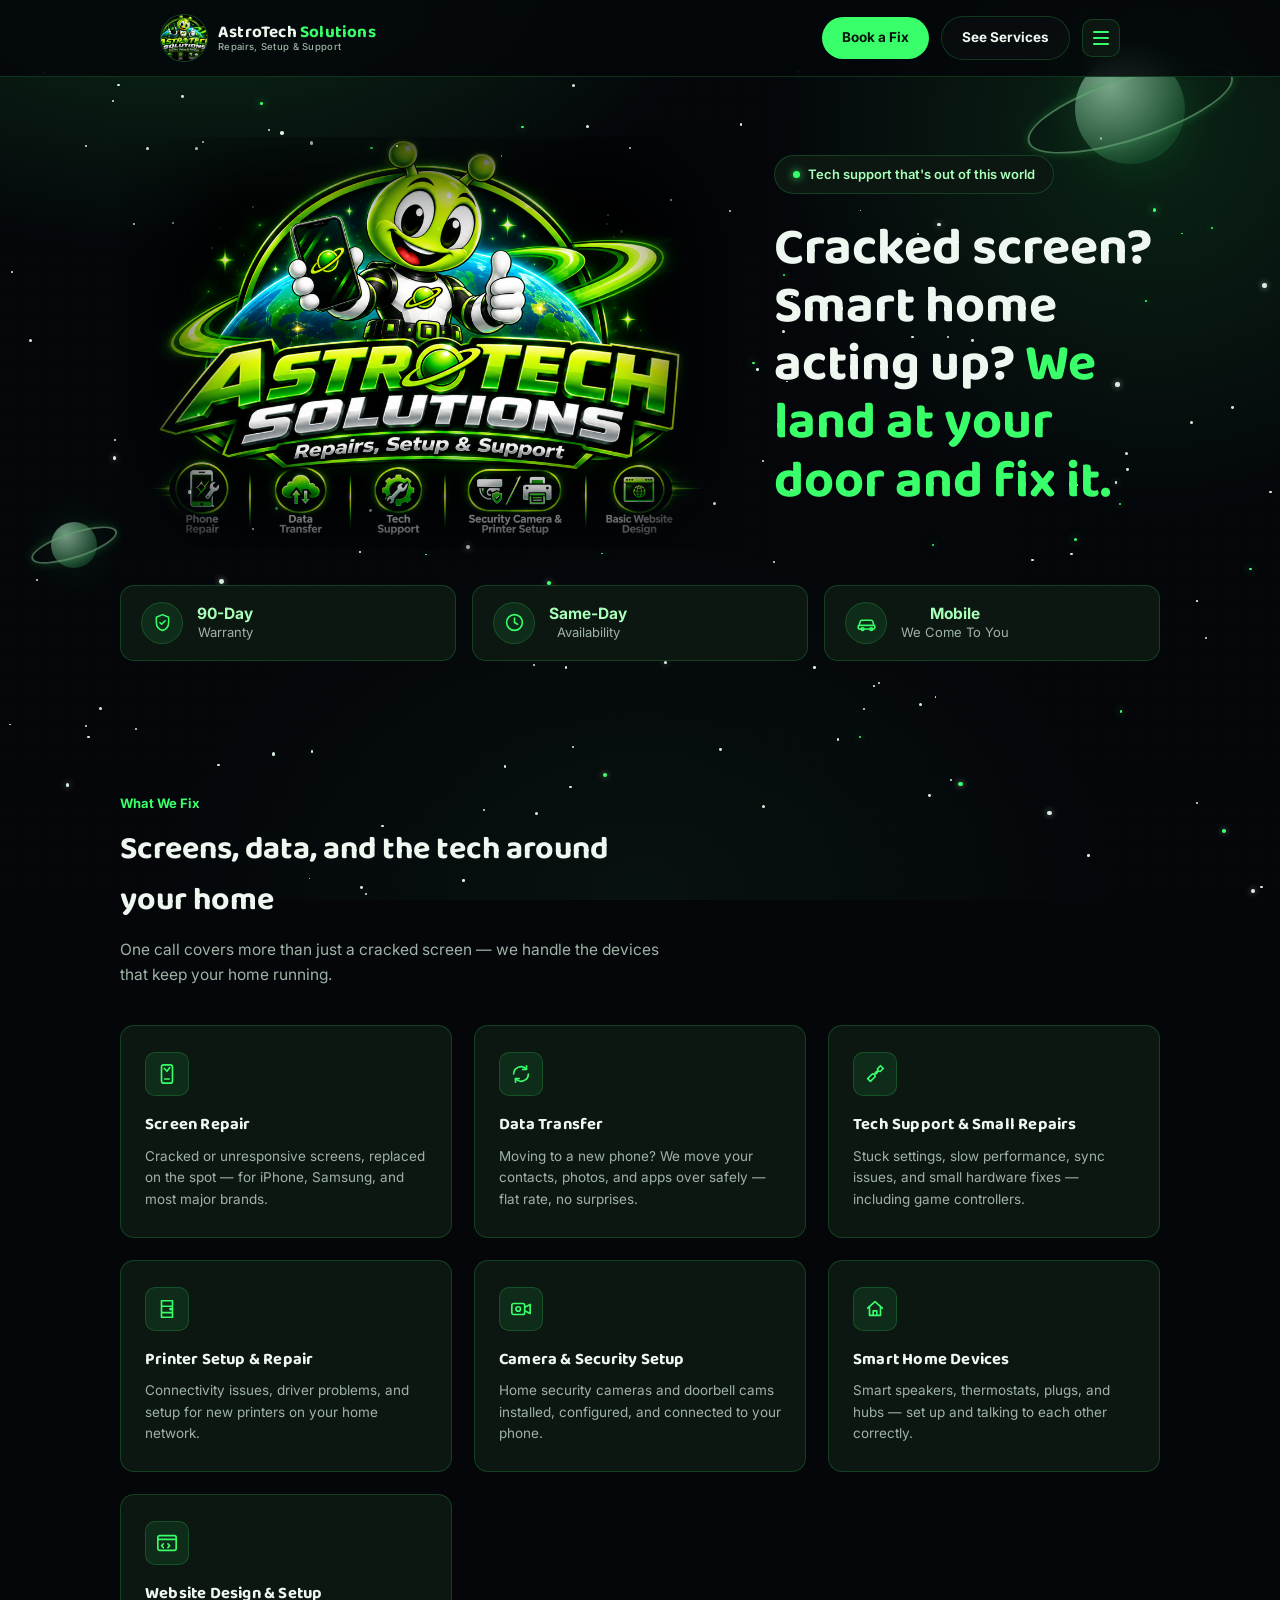
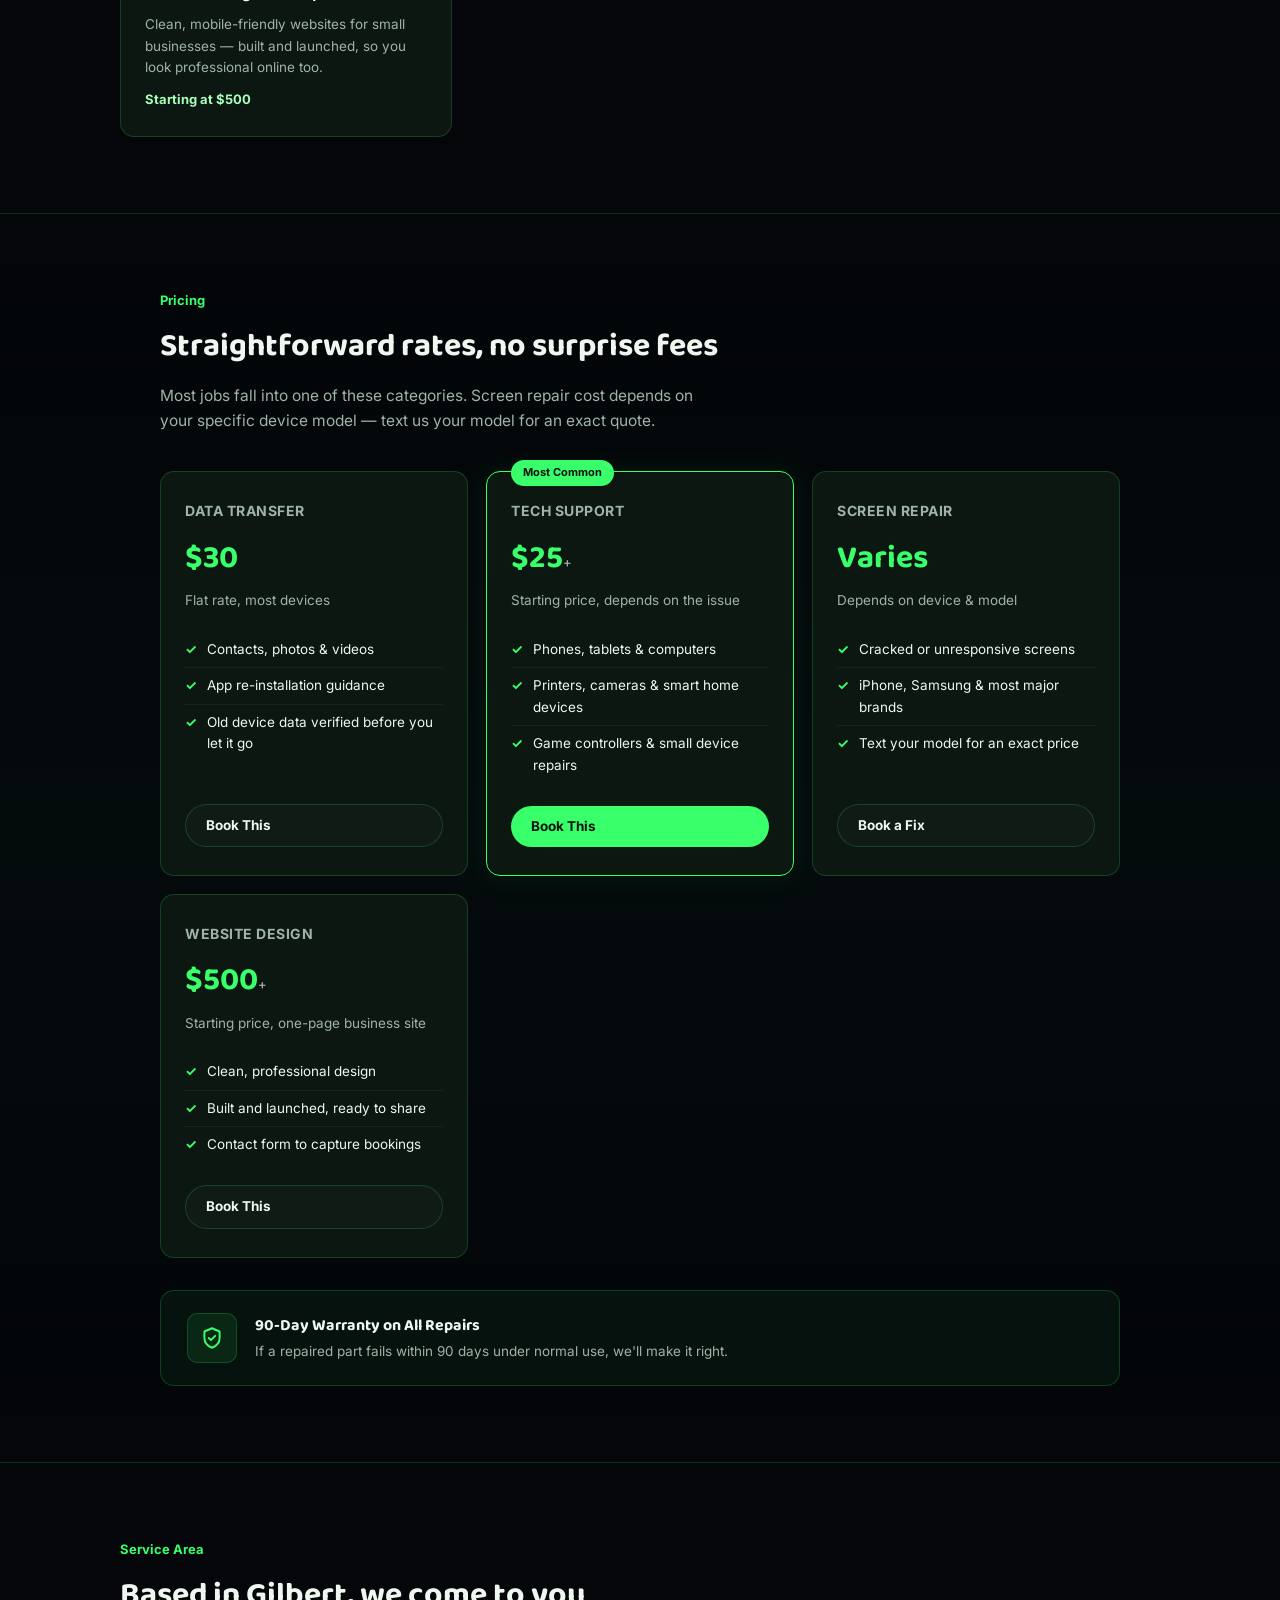
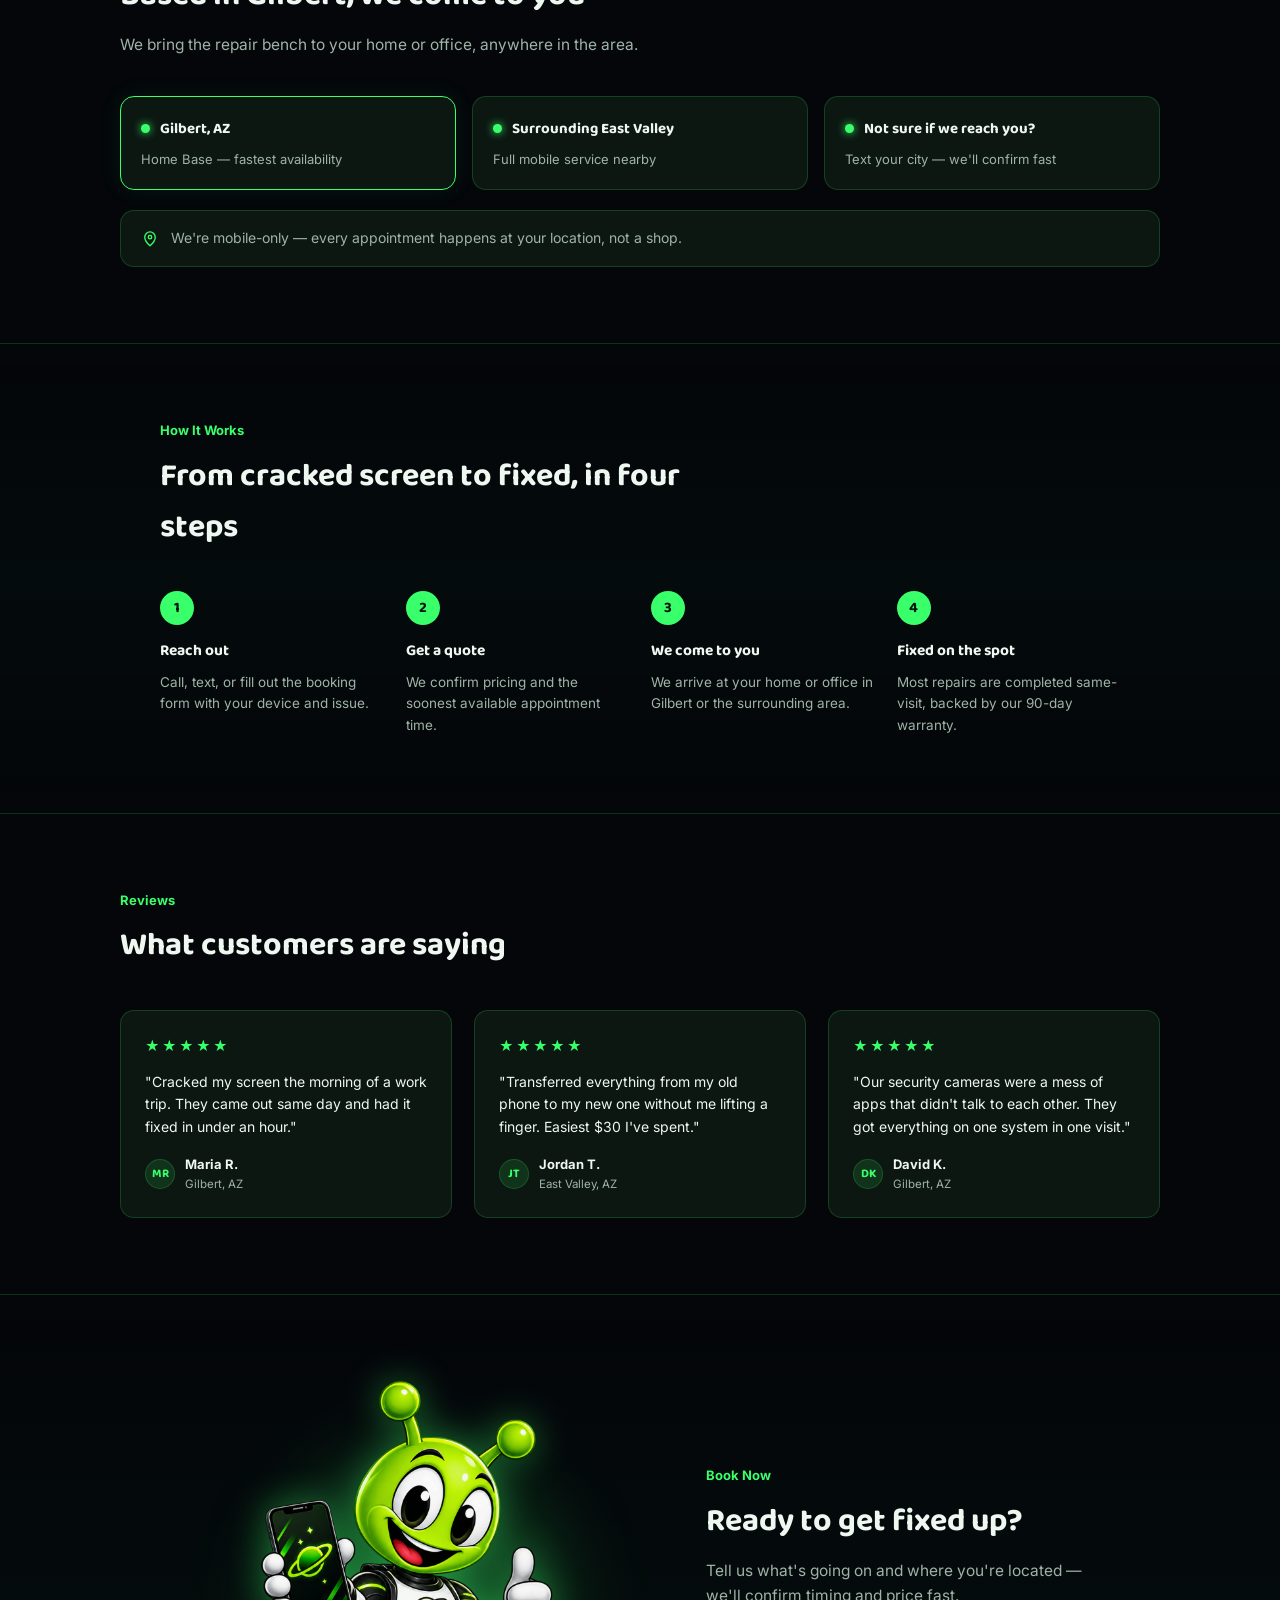
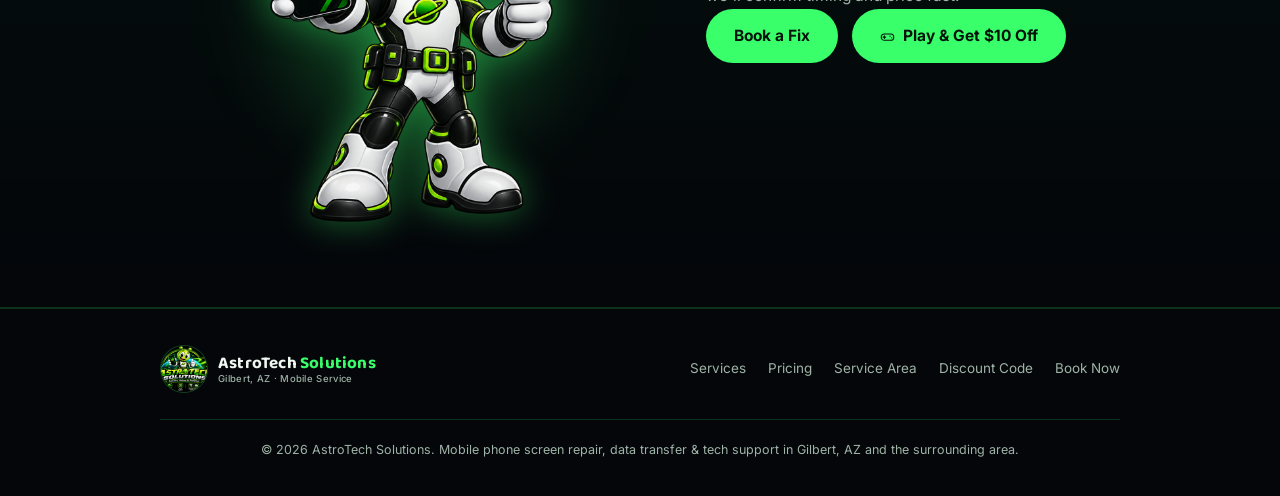
==== commit b1aadc21: "Make hero logo much bigger, shrink headline, trim lede, refresh feature badges - Hero logo scales up" ====
--- a/index.html
+++ b/index.html
@@ -8,7 +8,7 @@
 <meta name="description" content="Mobile phone screen repair, data transfer, and home tech support in Gilbert, AZ and the surrounding East Valley. We come to you.">
 <link rel="preconnect" href="https://fonts.googleapis.com">
 <link href="https://fonts.googleapis.com/css2?family=Baloo+2:wght@500;600;700;800&family=Inter:wght@400;500;600;700;800&display=swap" rel="stylesheet">
-<link rel="stylesheet" href="style.css?v=21">
+<link rel="stylesheet" href="style.css?v=22">
 </head>
 <body>
 
@@ -59,7 +59,6 @@
       </div>
     </div>
     <div class="hero-bottom">
-      <p class="lede">Screen repairs, data transfers, and tech support for the devices around your home, mobile-only across Gilbert and the surrounding area.</p>
       <div class="hero-features">
         <div class="hero-feature">
           <div class="hero-feature-icon"><svg viewBox="0 0 24 24" fill="none" stroke="#39ff6a" stroke-width="1.8" stroke-linecap="round" stroke-linejoin="round"><path d="M9 12l2 2 4-4"/><path d="M12 3l7 3v6c0 4.5-3 8-7 9-4-1-7-4.5-7-9V6l7-3z"/></svg></div>
@@ -70,8 +69,8 @@
           <div class="hero-feature-text"><b>Same-Day</b><span>Availability</span></div>
         </div>
         <div class="hero-feature">
-          <div class="hero-feature-icon"><svg viewBox="0 0 24 24" fill="none" stroke="#39ff6a" stroke-width="1.8" stroke-linecap="round" stroke-linejoin="round"><path d="M3 13V7a1 1 0 0 1 1-1h9v7"/><path d="M13 10h4.5l3.5 3v3h-2"/><circle cx="7.5" cy="18" r="2"/><circle cx="17.5" cy="18" r="2"/></svg></div>
-          <div class="hero-feature-text"><b>We Come</b><span>To You</span></div>
+          <div class="hero-feature-icon"><svg viewBox="0 0 24 24" fill="none" stroke="#39ff6a" stroke-width="1.8" stroke-linecap="round" stroke-linejoin="round"><path d="M3.5 15.3l1.3-4.4A2 2 0 0 1 6.7 9.4h10.6a2 2 0 0 1 1.9 1.5l1.3 4.4"/><rect x="2.5" y="15.3" width="19" height="4.2" rx="1.4"/><circle cx="7.5" cy="19.5" r="1.6"/><circle cx="17.5" cy="19.5" r="1.6"/></svg></div>
+          <div class="hero-feature-text"><b>Mobile</b><span>We Come To You</span></div>
         </div>
       </div>
     </div>
--- a/style.css
+++ b/style.css
@@ -348,26 +348,26 @@
   }
   .hero-visual{ display:flex; justify-content:center; width:100%; }
   .hero-headline{ display:flex; flex-direction:column; align-items:center; width:100%; }
-  .hero-logo-img{ width:100%; max-width: 380px; height:auto; }
-  .hero-headline h1{ font-size: clamp(26px, 6.5vw, 40px); }
+  .hero-logo-img{ width:100%; max-width: 460px; height:auto; }
+  .hero-headline h1{ font-size: clamp(22px, 5.5vw, 32px); }
   .hero-bottom{ margin-top: 32px; display:flex; flex-direction:column; align-items:center; }
   @media (min-width: 860px){
     .hero-top{
       flex-direction: row; align-items:center; justify-content:center;
       gap: 36px; text-align: left;
     }
-    .hero-visual{ flex: 1.3; justify-content:flex-end; }
+    .hero-visual{ flex: 1.6; justify-content:flex-end; }
     .hero-headline{ flex: 1; align-items:flex-start; }
     .hero-headline h1{ margin-left:0; margin-right:0; }
-    .hero-headline h1{ font-size: clamp(26px, 4.2vw, 42px); }
-    .hero-logo-img{ max-width: 480px; }
+    .hero-headline h1{ font-size: clamp(20px, 3.2vw, 30px); }
+    .hero-logo-img{ max-width: 620px; }
     .hero-bottom{ align-items:flex-start; }
     .hero-bottom .lede{ margin-left:0; margin-right:0; }
     .hero-bottom .hero-actions{ justify-content:flex-start; }
     .hero-bottom .hero-badges{ justify-content:flex-start; }
   }
   @media (min-width: 1200px){
-    .hero-logo-img{ max-width: 560px; }
+    .hero-logo-img{ max-width: 720px; }
   }
   .hero-tag{
     display:inline-flex;
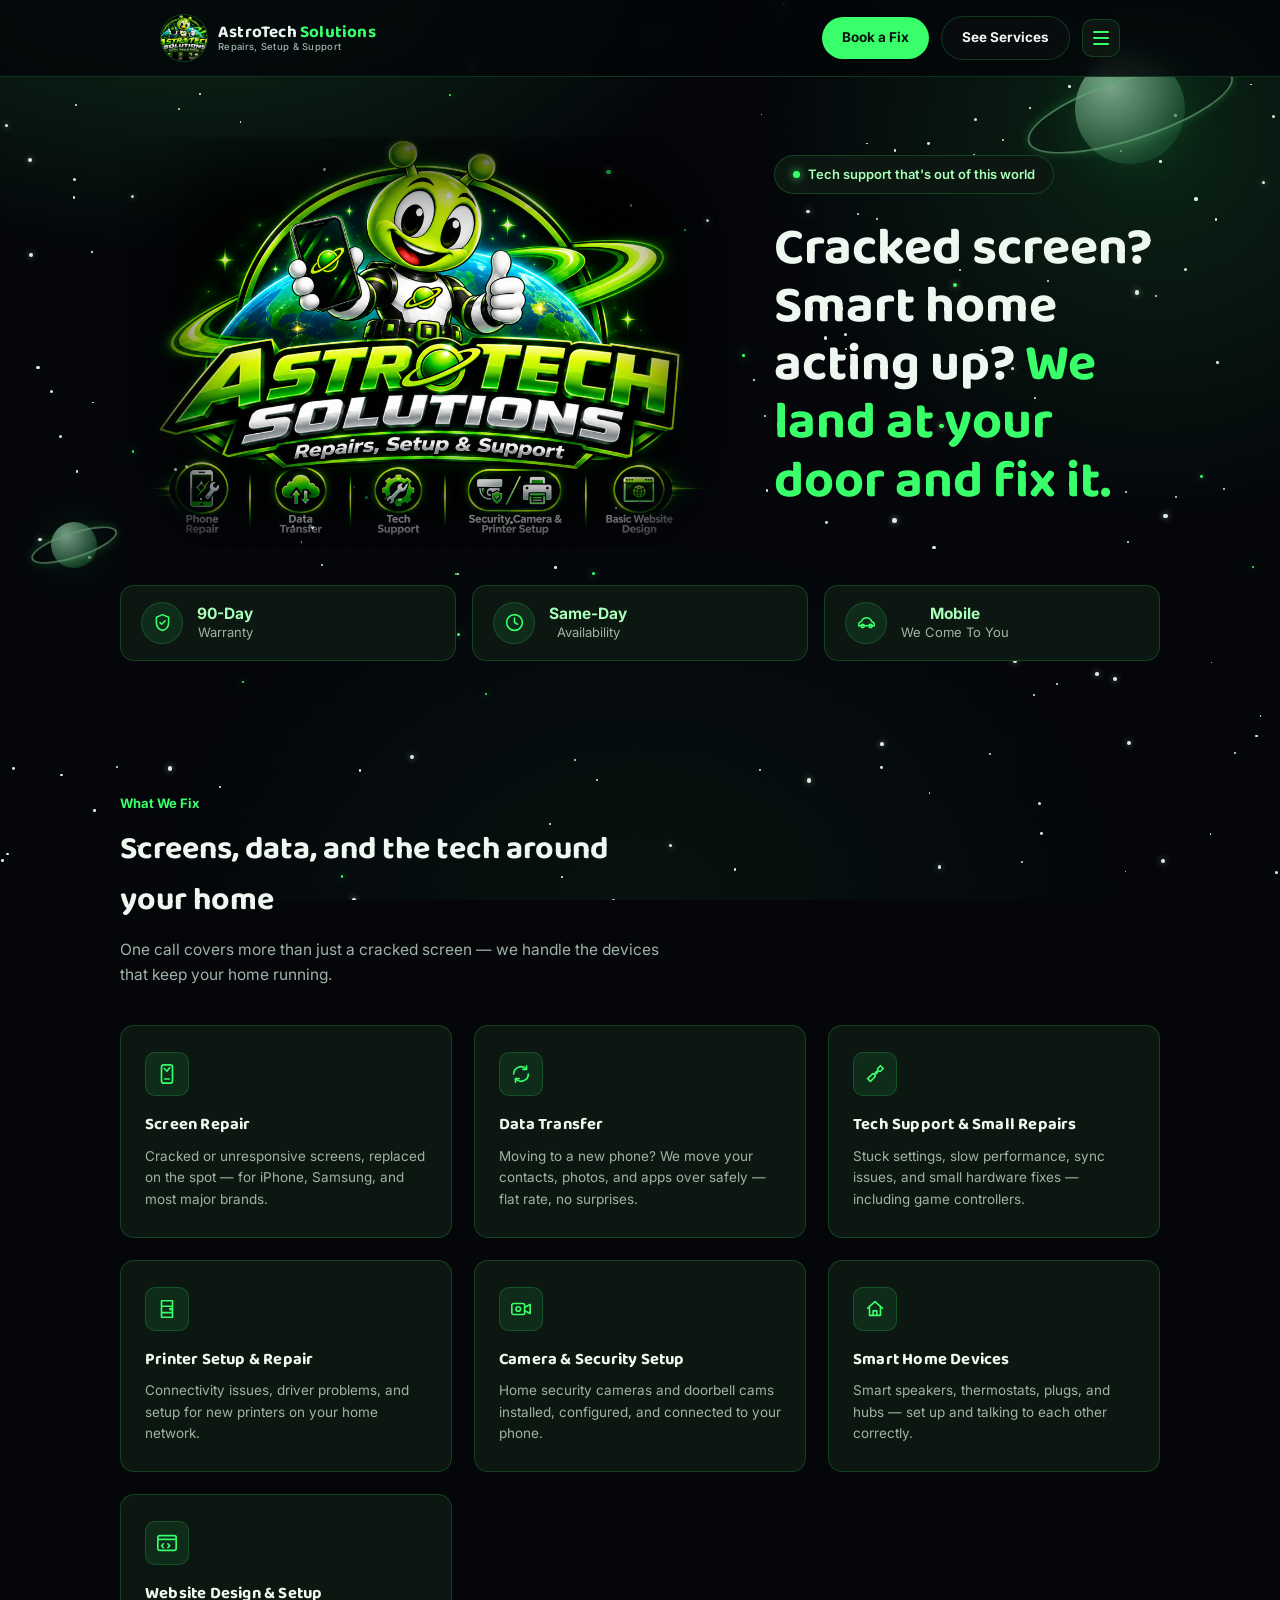
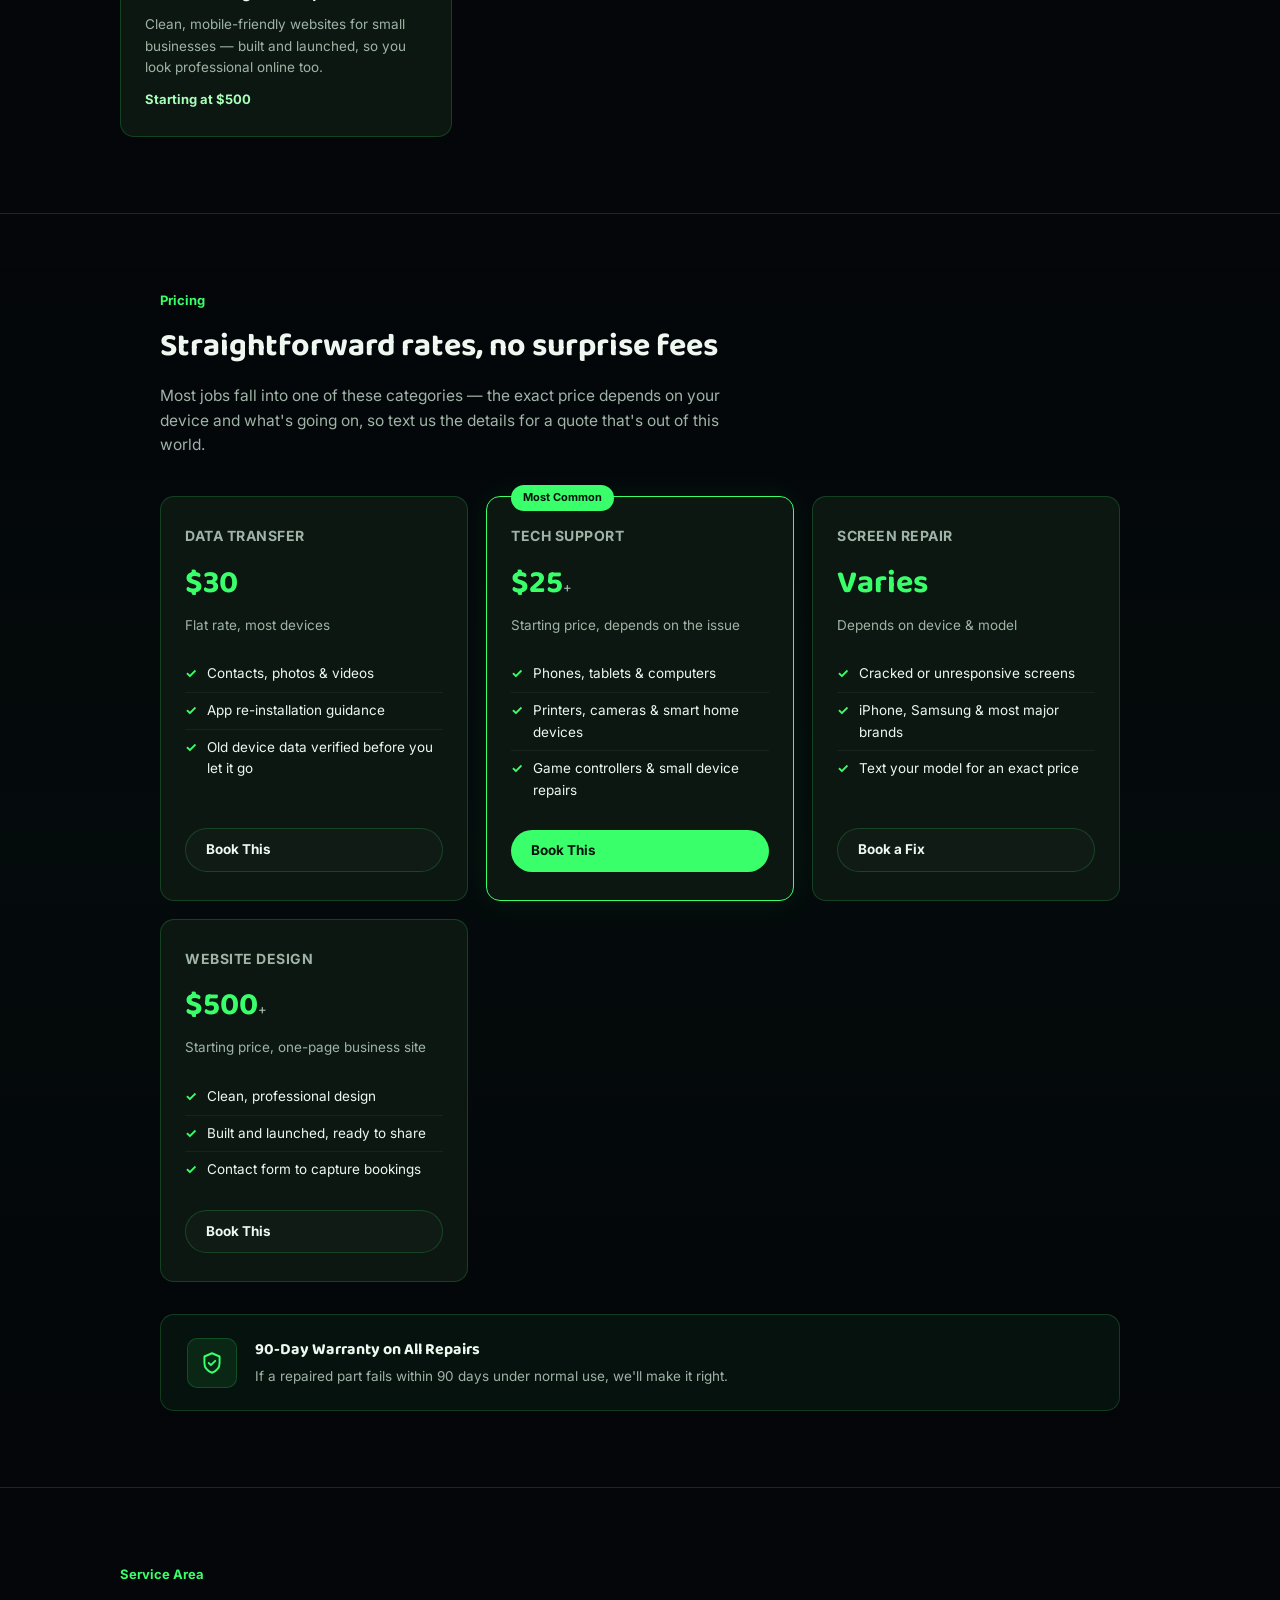
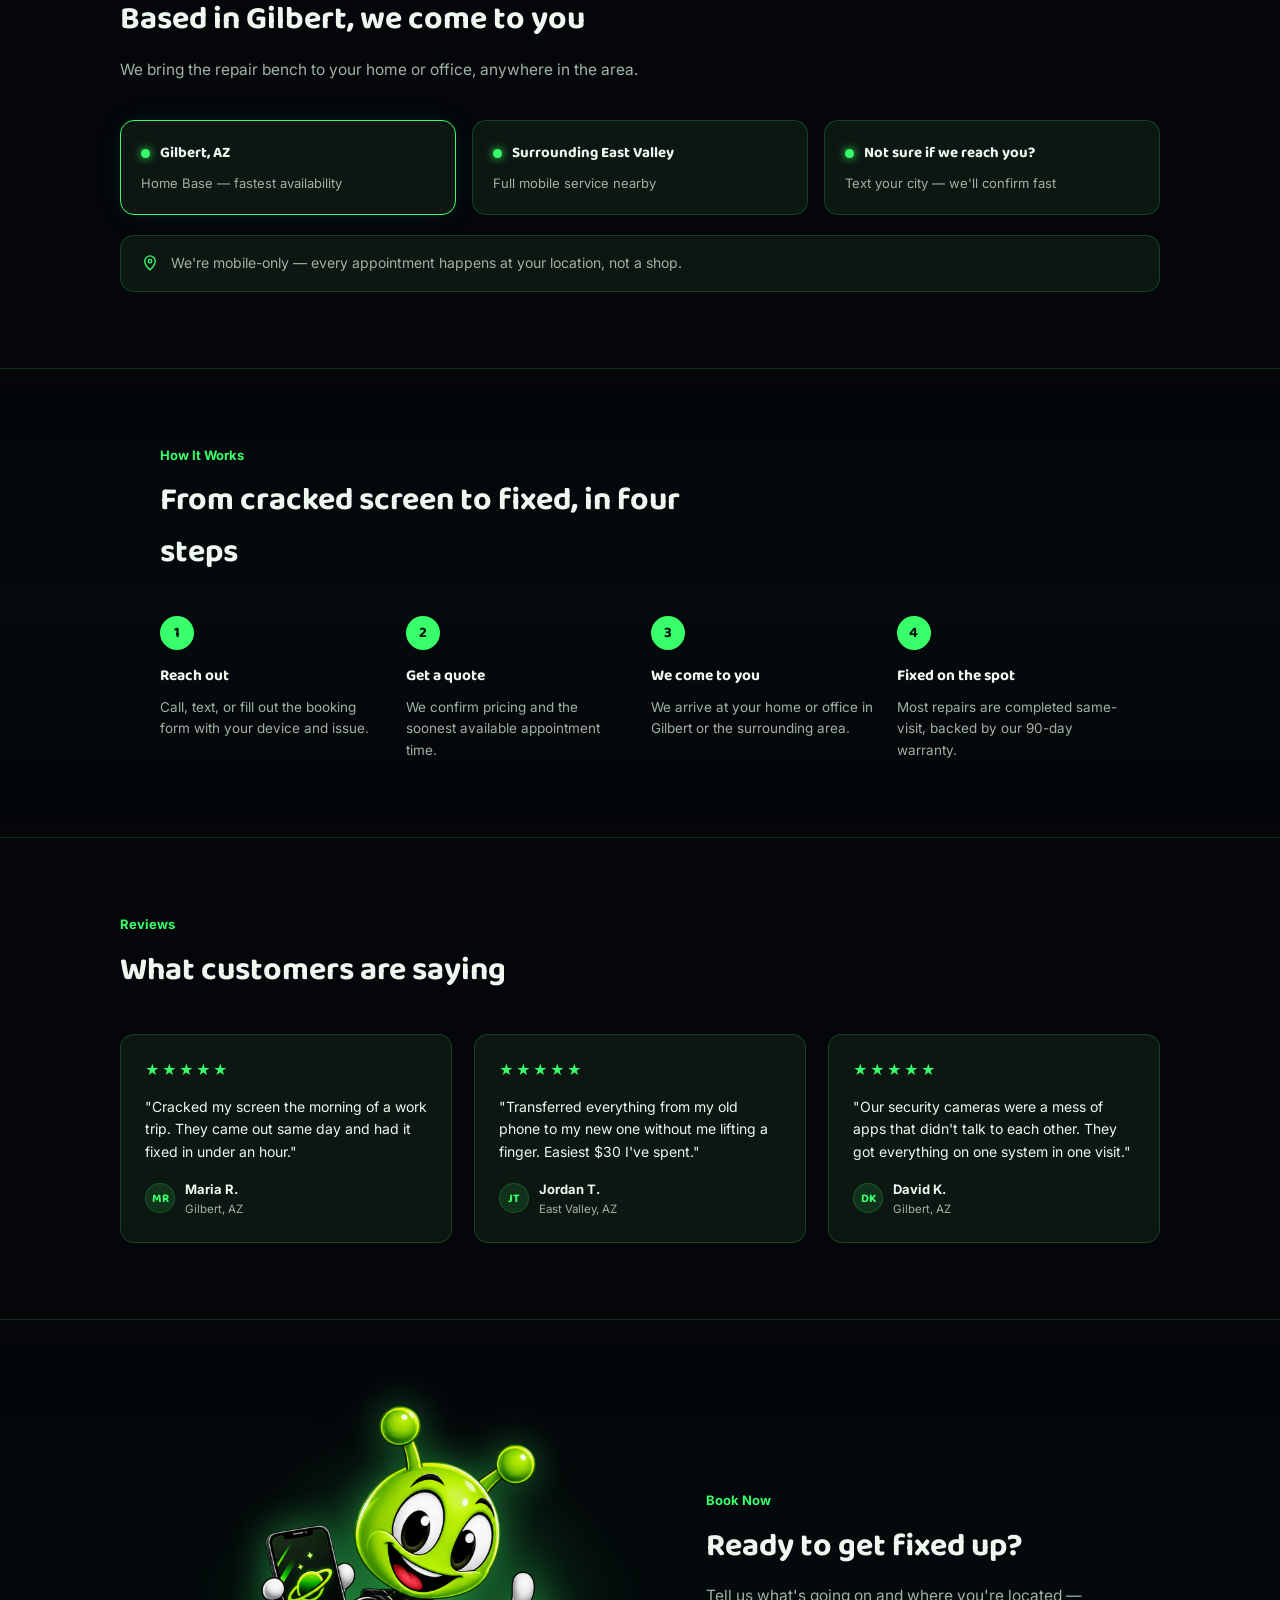
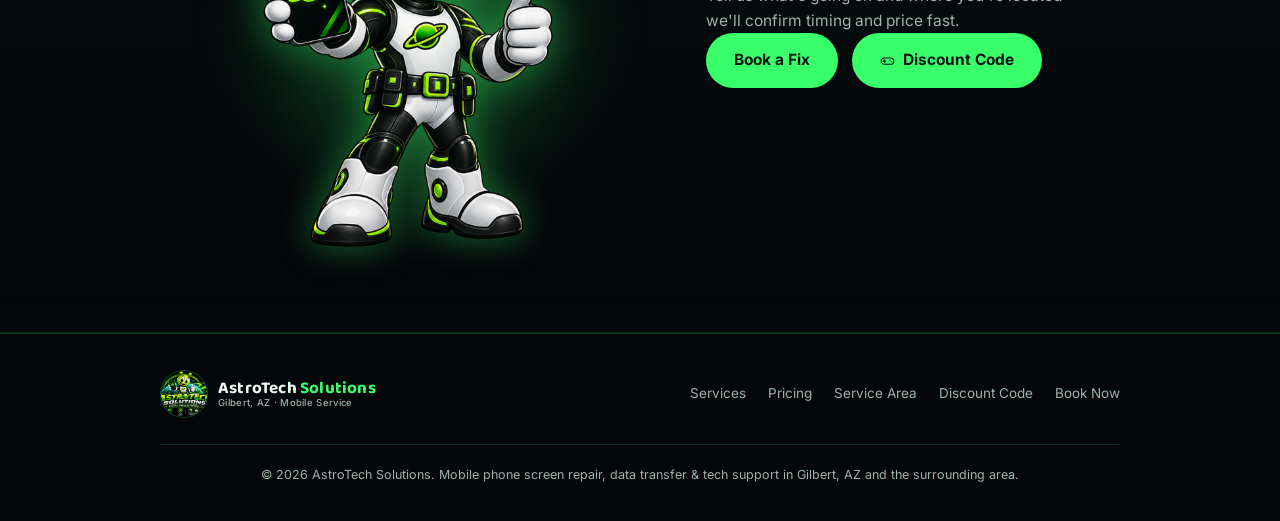
==== commit 42a4b432: "Broaden pricing copy, fix mobile-badge icon, rename CTA, add Home Base nav, remove boss eyes - Prici" ====
--- a/index.html
+++ b/index.html
@@ -36,6 +36,7 @@
 
 <div class="nav-overlay" id="navOverlay"></div>
 <nav class="nav-panel" id="navPanel">
+  <a href="#top"><svg class="navIcon" viewBox="0 0 24 24" fill="none" stroke="#39ff6a" stroke-width="1.8" stroke-linecap="round" stroke-linejoin="round"><path d="M4 11.5L12 4l8 7.5"/><path d="M6 10.5V19a1 1 0 0 0 1 1h3v-5h4v5h3a1 1 0 0 0 1-1v-8.5"/></svg> Home Base</a>
   <a href="#services"><svg class="navIcon" viewBox="0 0 24 24" fill="none" stroke="#39ff6a" stroke-width="1.8" stroke-linecap="round" stroke-linejoin="round"><path d="M14.7 6.3a4 4 0 0 1-5.4 5.4L4 17l3 3 5.3-5.3a4 4 0 0 1 5.4-5.4L21 6l-3-3-3.3 3.3z"/></svg> Services</a>
   <a href="#pricing"><svg class="navIcon" viewBox="0 0 24 24" fill="none" stroke="#39ff6a" stroke-width="1.8" stroke-linecap="round" stroke-linejoin="round"><path d="M12.6 2.6L21 11l-9 9-8.4-8.4V3.2z"/><circle cx="7" cy="7" r="1.4" fill="#39ff6a" stroke="none"/></svg> Pricing</a>
   <a href="#area"><svg class="navIcon" viewBox="0 0 24 24" fill="none" stroke="#39ff6a" stroke-width="1.8" stroke-linecap="round" stroke-linejoin="round"><path d="M12 22s7-7.5 7-12a7 7 0 1 0-14 0c0 4.5 7 12 7 12z"/><circle cx="12" cy="10" r="2.4"/></svg> Service Area</a>
@@ -69,7 +70,7 @@
           <div class="hero-feature-text"><b>Same-Day</b><span>Availability</span></div>
         </div>
         <div class="hero-feature">
-          <div class="hero-feature-icon"><svg viewBox="0 0 24 24" fill="none" stroke="#39ff6a" stroke-width="1.8" stroke-linecap="round" stroke-linejoin="round"><path d="M3.5 15.3l1.3-4.4A2 2 0 0 1 6.7 9.4h10.6a2 2 0 0 1 1.9 1.5l1.3 4.4"/><rect x="2.5" y="15.3" width="19" height="4.2" rx="1.4"/><circle cx="7.5" cy="19.5" r="1.6"/><circle cx="17.5" cy="19.5" r="1.6"/></svg></div>
+          <div class="hero-feature-icon"><svg viewBox="0 0 24 24" fill="none" stroke="#39ff6a" stroke-width="1.7" stroke-linecap="round" stroke-linejoin="round"><path d="M3.2 15.8v-2.4c0-.7.3-1.3 1-1.6l2.2-1.1c.8-2.5 3.1-4.2 5.7-4.2 2.5 0 4.7 1.5 5.6 3.8l.3.8c1.6.2 2.8 1.6 2.8 3.2v1.5"/><path d="M3.2 15.8h17.6"/><circle cx="7.6" cy="16" r="1.9"/><circle cx="16.6" cy="16" r="1.9"/></svg></div>
           <div class="hero-feature-text"><b>Mobile</b><span>We Come To You</span></div>
         </div>
       </div>
@@ -143,7 +144,7 @@
       <div class="section-head">
         <div class="tag">Pricing</div>
         <h2>Straightforward rates, no surprise fees</h2>
-        <p>Most jobs fall into one of these categories. Screen repair cost depends on your specific device model — text us your model for an exact quote.</p>
+        <p>Most jobs fall into one of these categories — the exact price depends on your device and what's going on, so text us the details for a quote that's out of this world.</p>
       </div>
       <div class="pricing-grid">
         <div class="price-card">
@@ -310,7 +311,7 @@
           <p>Tell us what's going on and where you're located — we'll confirm timing and price fast.</p>
           <div class="hero-actions">
             <a href="book.html" class="btn btn-primary btn-lg">Book a Fix</a>
-            <a href="game/index.html" class="btn btn-primary btn-lg"><svg class="navIcon" viewBox="0 0 24 24" fill="none" stroke="currentColor" stroke-width="1.8" stroke-linecap="round" stroke-linejoin="round"><rect x="2" y="8" width="20" height="10" rx="5"/><path d="M7 11v4M5 13h4"/><circle cx="16" cy="11.5" r="1" fill="currentColor" stroke="none"/><circle cx="18.5" cy="14" r="1" fill="currentColor" stroke="none"/></svg> Play &amp; Get $10 Off</a>
+            <a href="game/index.html" class="btn btn-primary btn-lg"><svg class="navIcon" viewBox="0 0 24 24" fill="none" stroke="currentColor" stroke-width="1.8" stroke-linecap="round" stroke-linejoin="round"><rect x="2" y="8" width="20" height="10" rx="5"/><path d="M7 11v4M5 13h4"/><circle cx="16" cy="11.5" r="1" fill="currentColor" stroke="none"/><circle cx="18.5" cy="14" r="1" fill="currentColor" stroke="none"/></svg> Discount Code</a>
           </div>
         </div>
       </div>
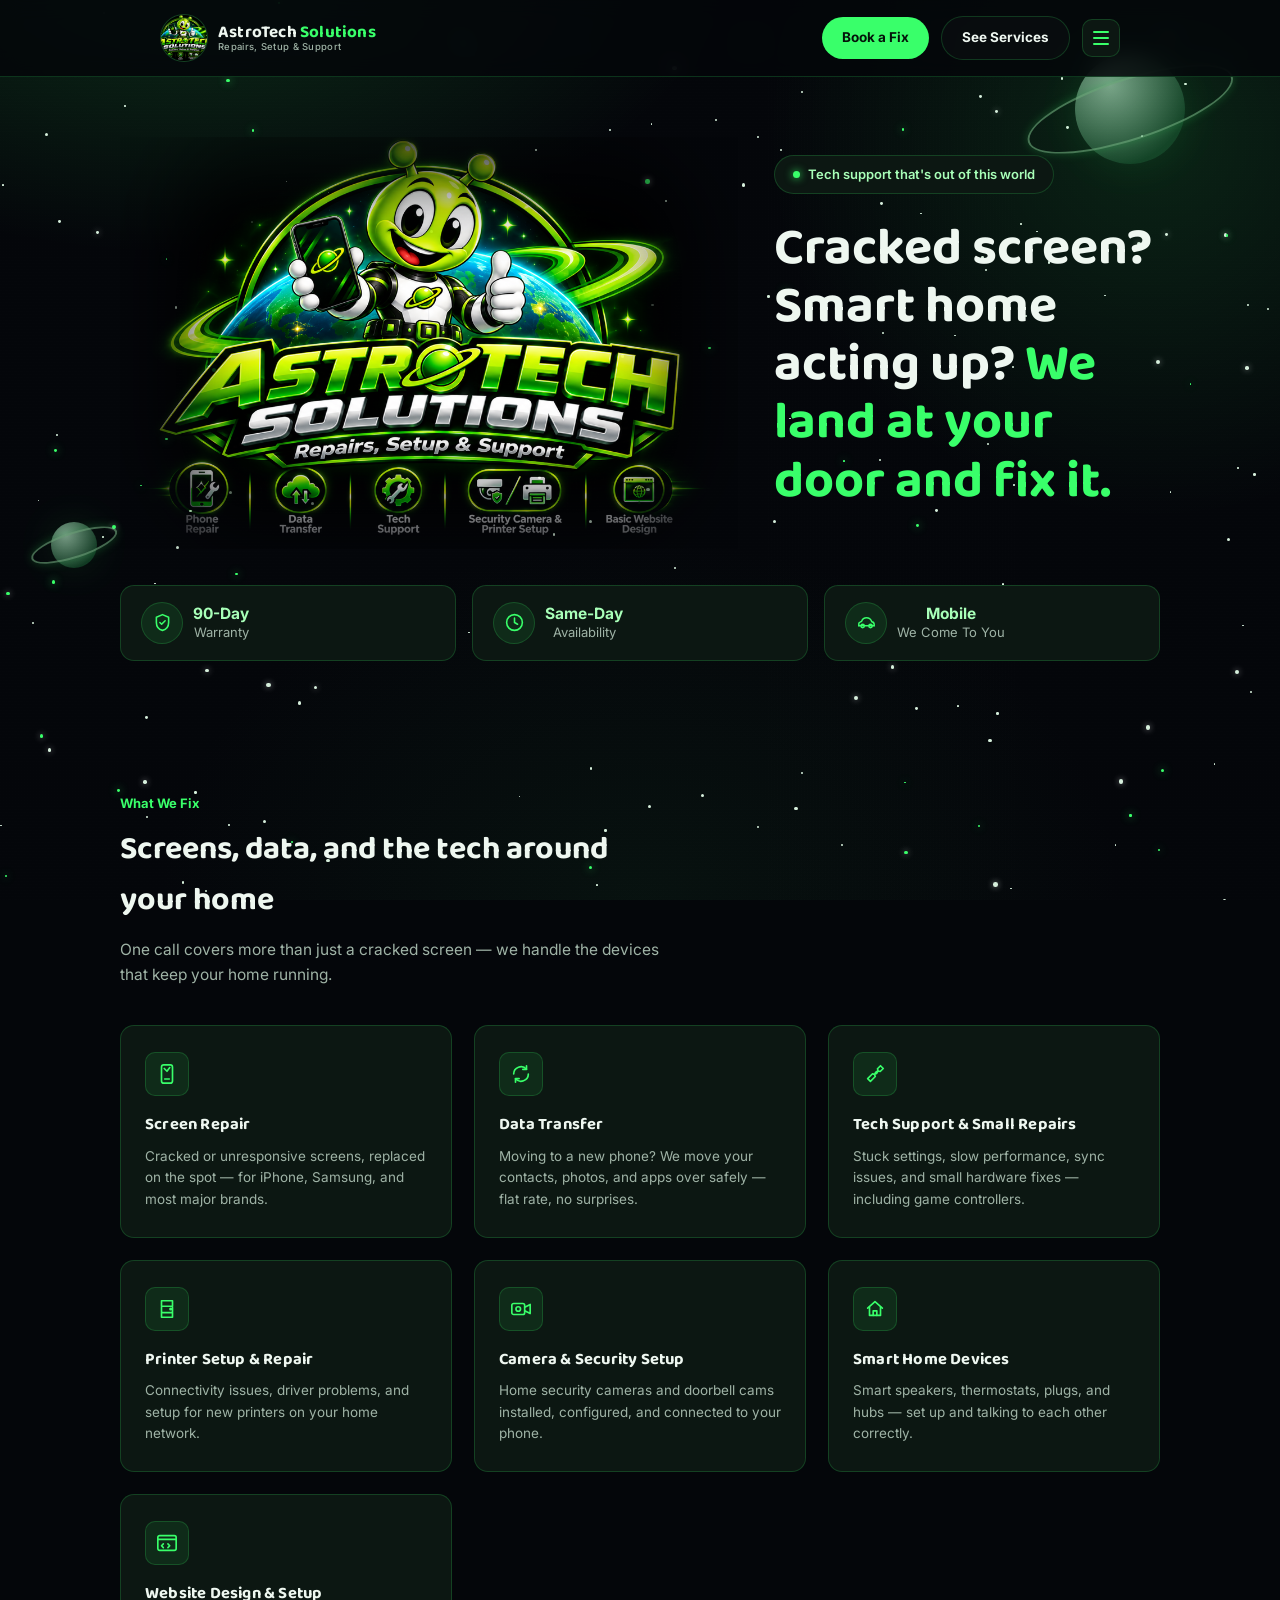
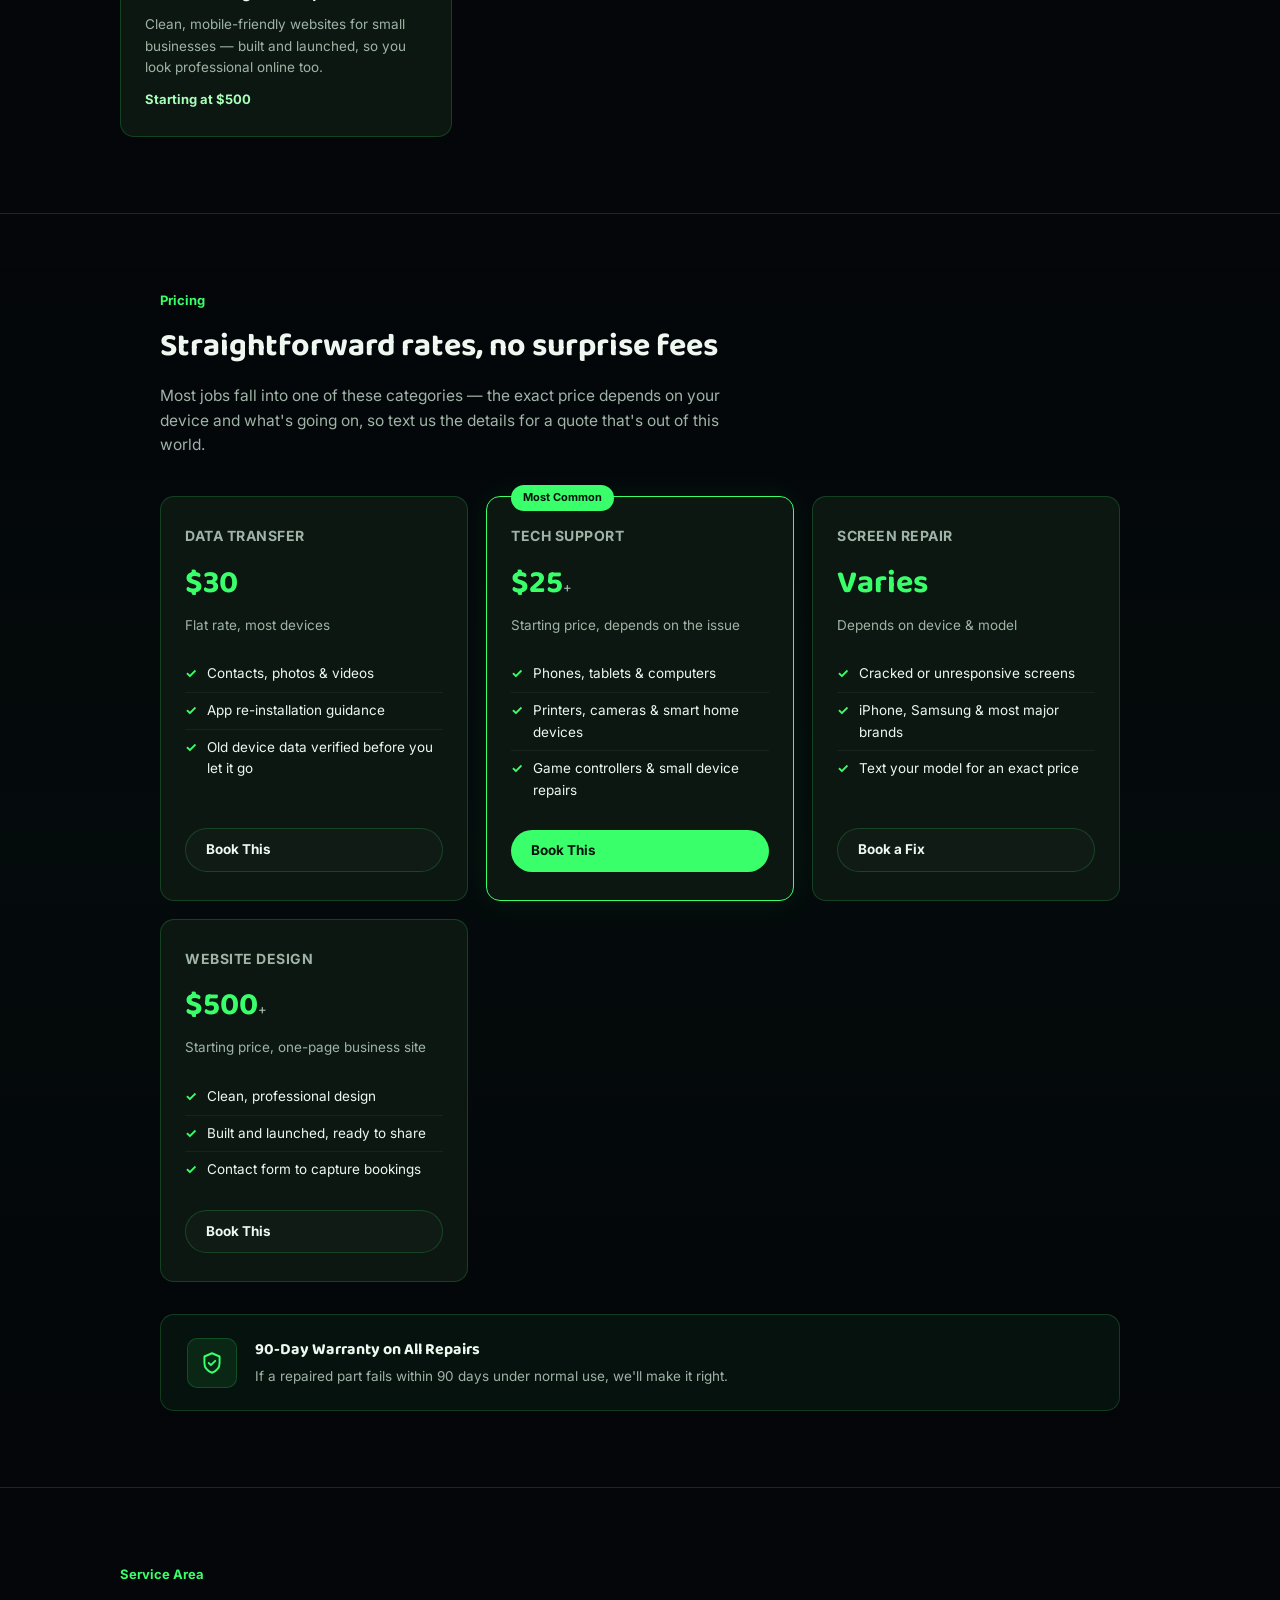
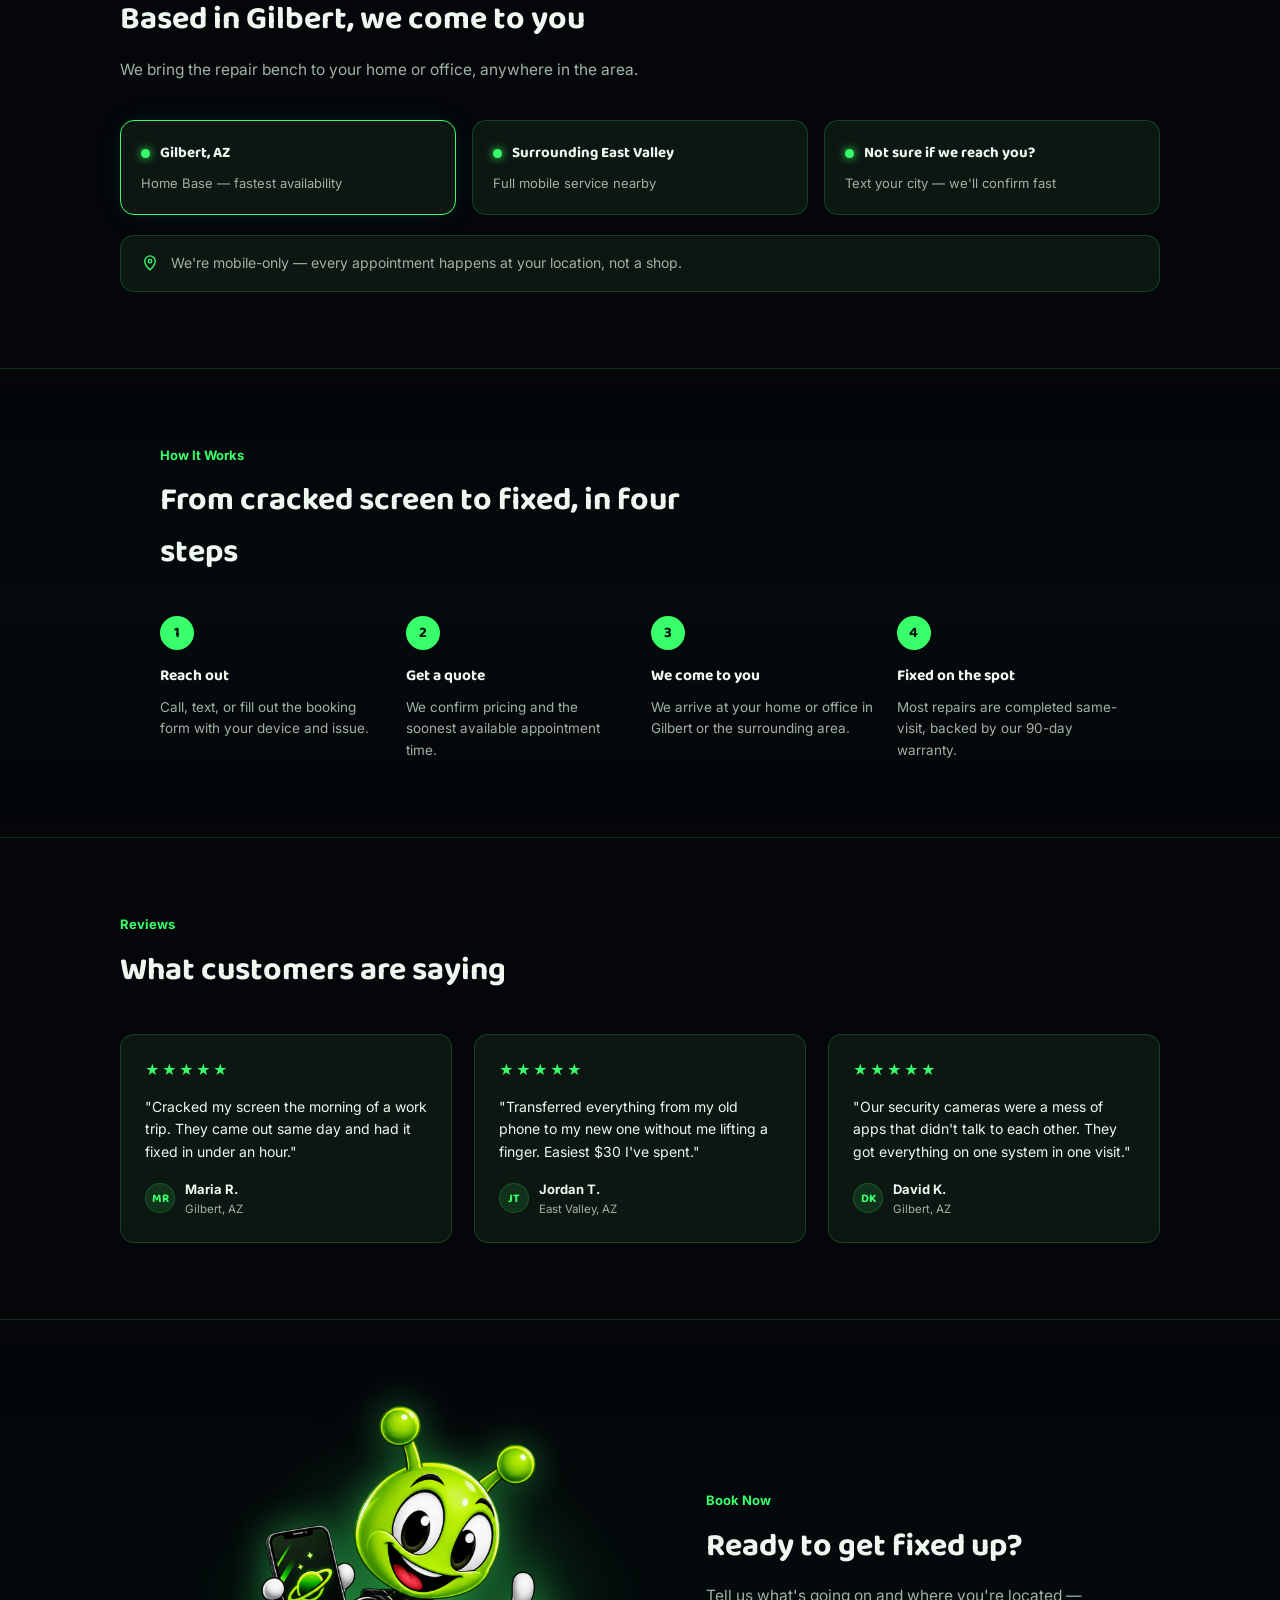
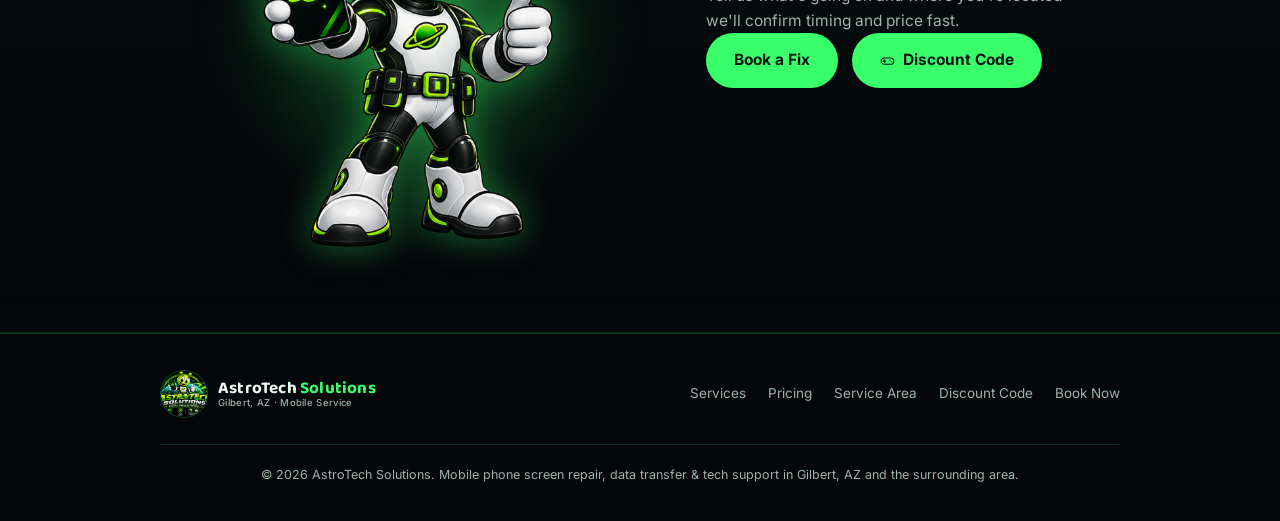
==== commit d92adc6c: "Tighten mobile badge spacing; major game overhaul (abilities, bonus rounds, final boss) Site: - Redu" ====
--- a/index.html
+++ b/index.html
@@ -8,7 +8,7 @@
 <meta name="description" content="Mobile phone screen repair, data transfer, and home tech support in Gilbert, AZ and the surrounding East Valley. We come to you.">
 <link rel="preconnect" href="https://fonts.googleapis.com">
 <link href="https://fonts.googleapis.com/css2?family=Baloo+2:wght@500;600;700;800&family=Inter:wght@400;500;600;700;800&display=swap" rel="stylesheet">
-<link rel="stylesheet" href="style.css?v=22">
+<link rel="stylesheet" href="style.css?v=23">
 </head>
 <body>
 
--- a/style.css
+++ b/style.css
@@ -417,7 +417,7 @@
     width:100%; margin-top: 4px;
   }
   .hero-feature{
-    display:flex; align-items:center; gap:14px;
+    display:flex; align-items:center; gap:10px;
     background: var(--card);
     border: 1px solid var(--border);
     border-radius: var(--radius-md);
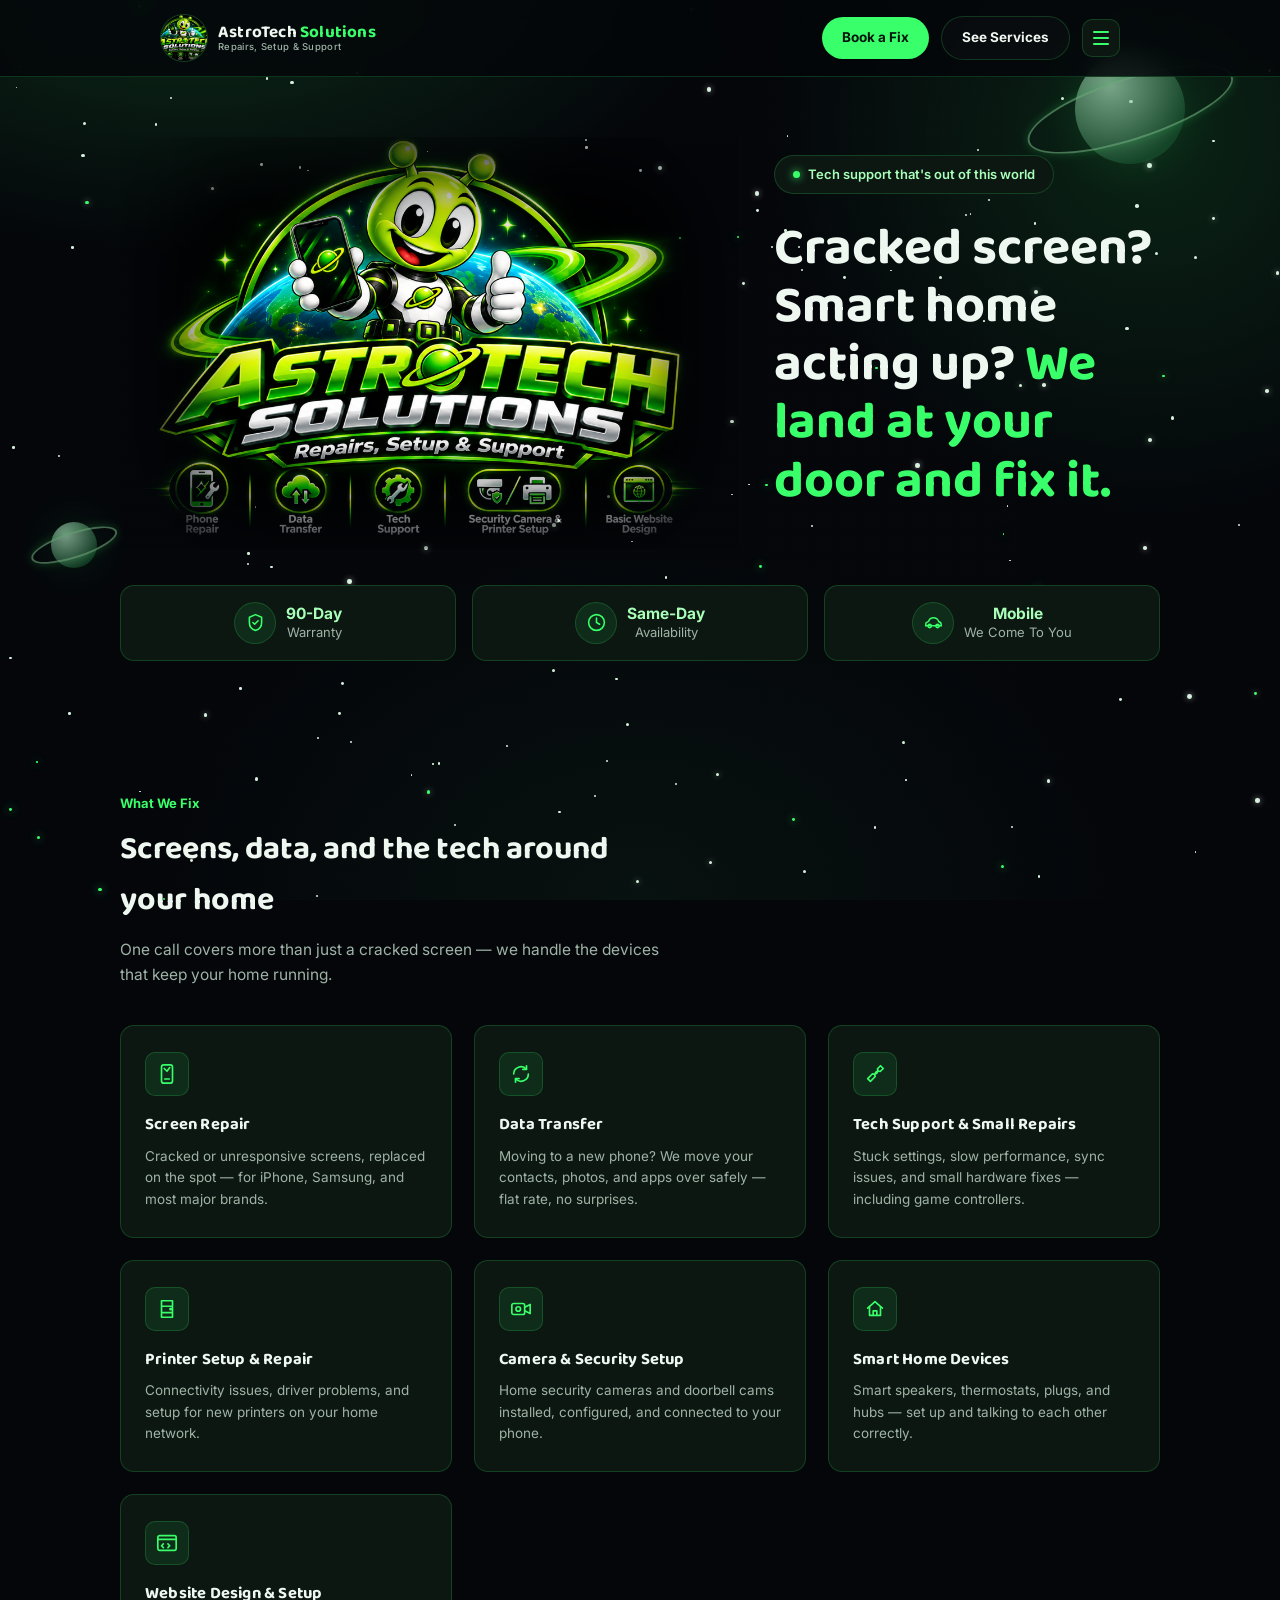
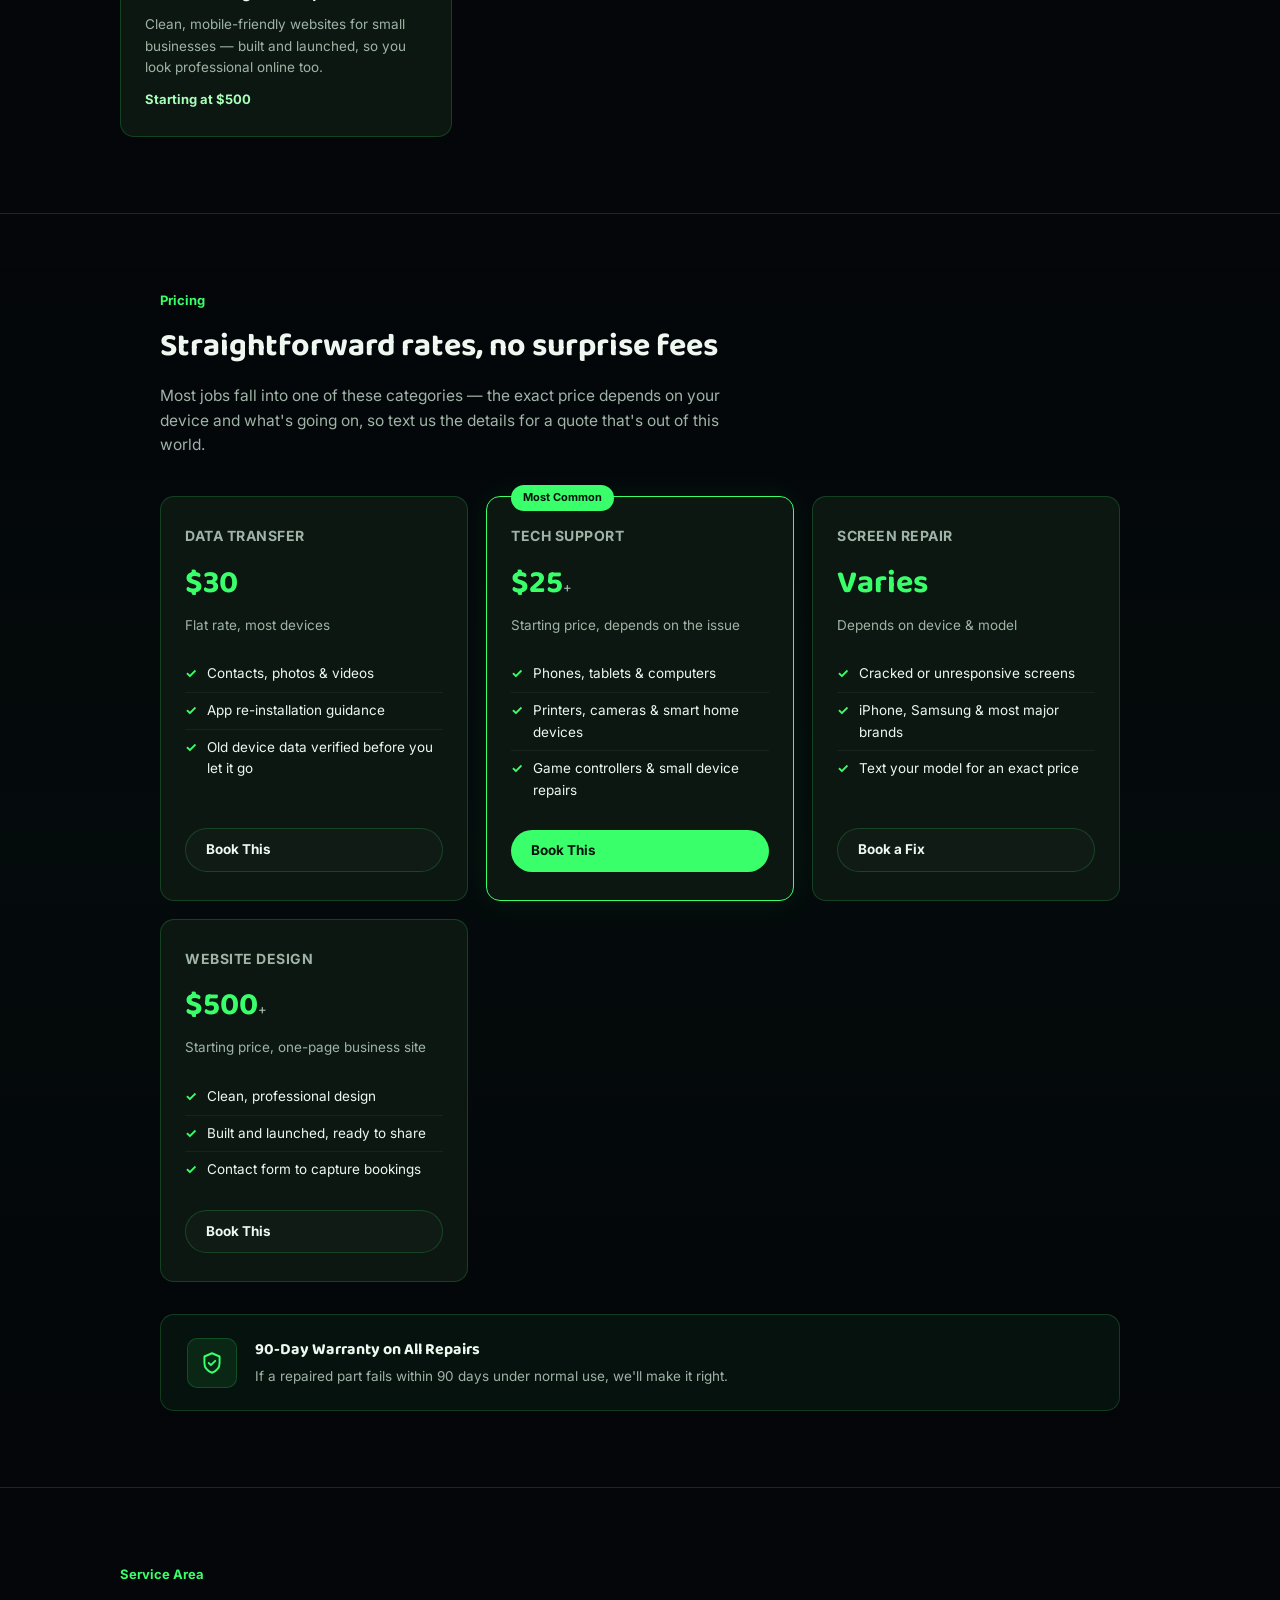
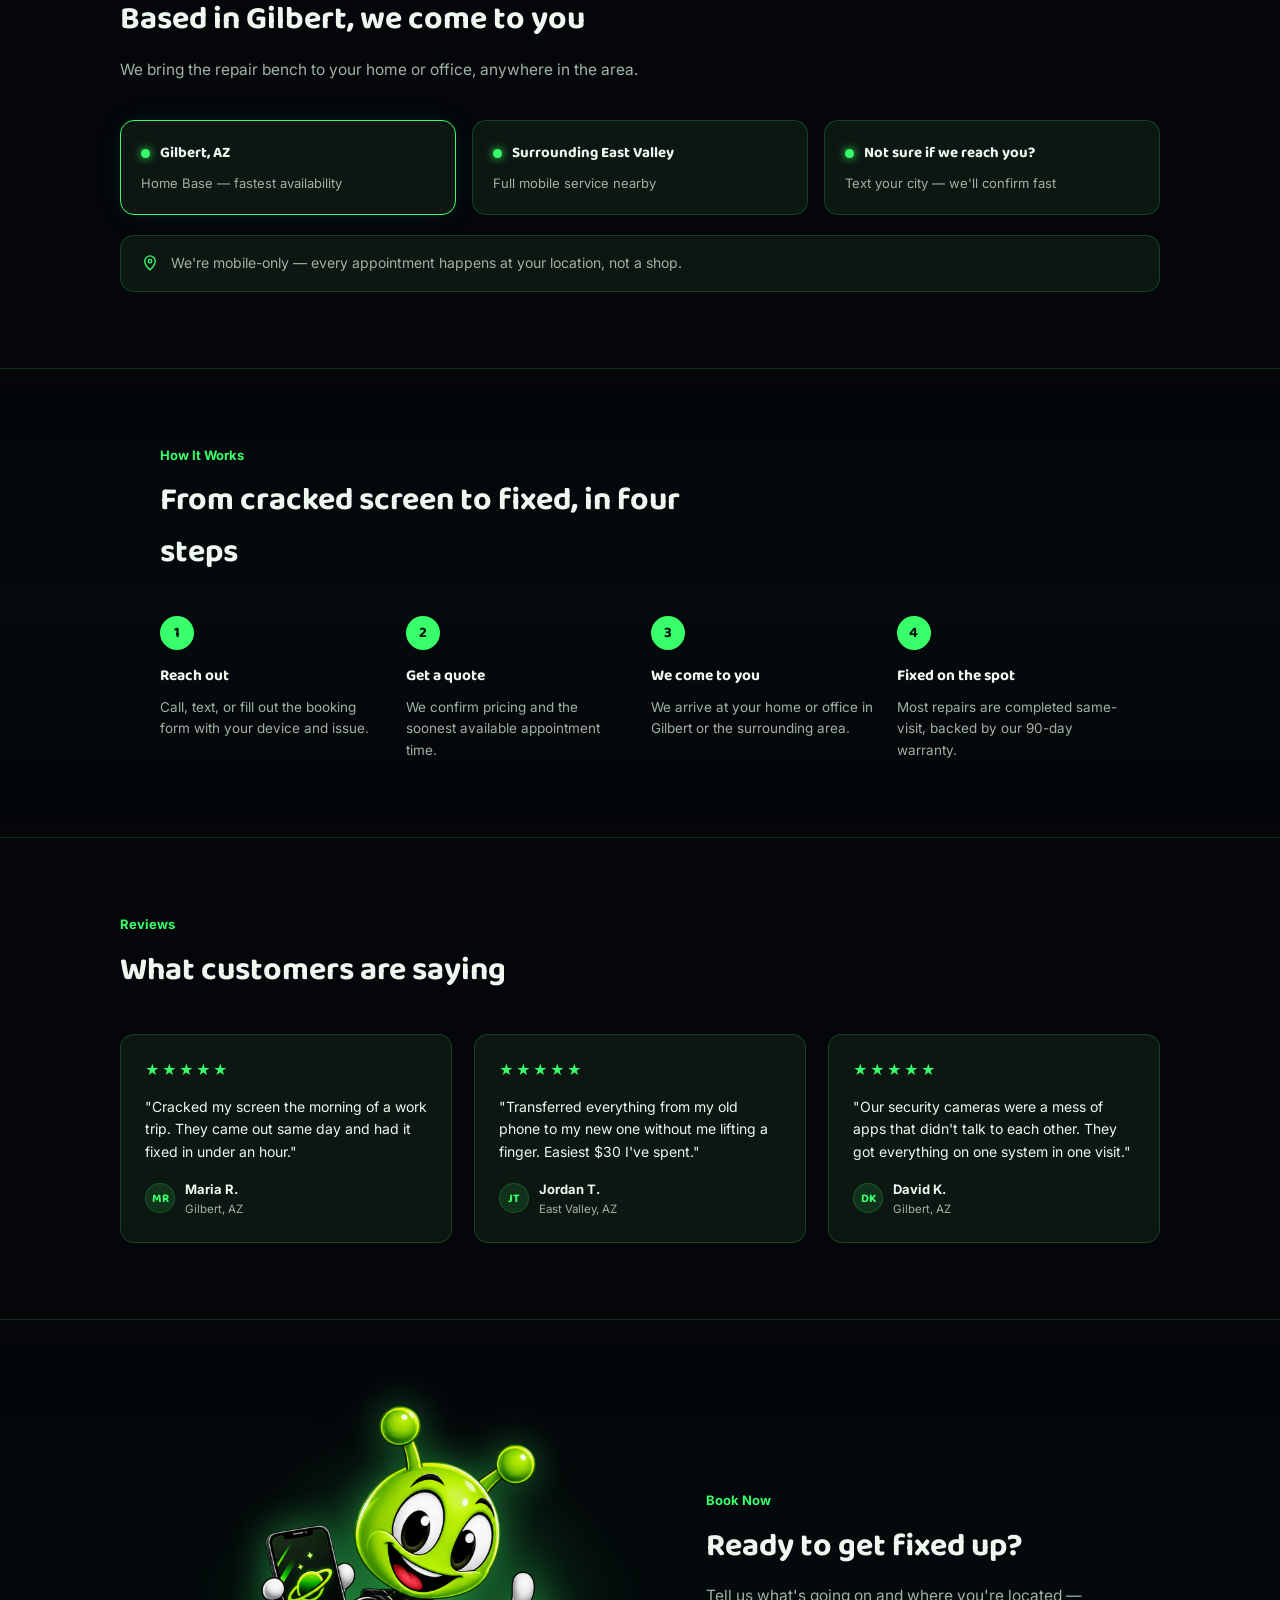
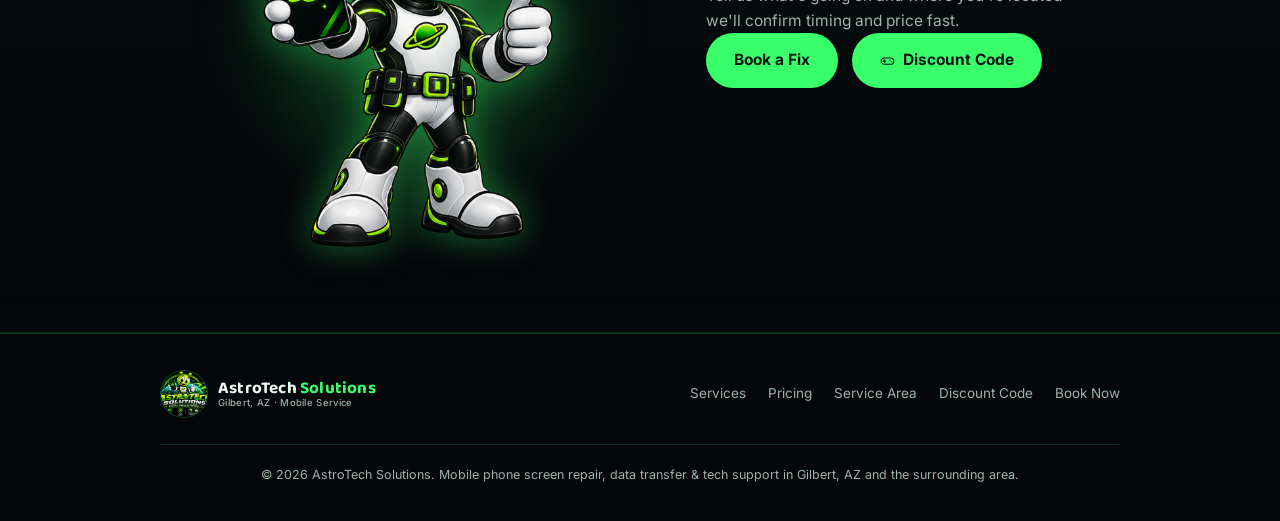
==== commit b0c63041: "Center hero feature badges evenly; swap game fire button to a circular icon - The 90-Day/Same-Day/Mo" ====
--- a/index.html
+++ b/index.html
@@ -8,7 +8,7 @@
 <meta name="description" content="Mobile phone screen repair, data transfer, and home tech support in Gilbert, AZ and the surrounding East Valley. We come to you.">
 <link rel="preconnect" href="https://fonts.googleapis.com">
 <link href="https://fonts.googleapis.com/css2?family=Baloo+2:wght@500;600;700;800&family=Inter:wght@400;500;600;700;800&display=swap" rel="stylesheet">
-<link rel="stylesheet" href="style.css?v=23">
+<link rel="stylesheet" href="style.css?v=24">
 </head>
 <body>
 
--- a/style.css
+++ b/style.css
@@ -417,7 +417,7 @@
     width:100%; margin-top: 4px;
   }
   .hero-feature{
-    display:flex; align-items:center; gap:10px;
+    display:flex; align-items:center; justify-content:center; gap:10px;
     background: var(--card);
     border: 1px solid var(--border);
     border-radius: var(--radius-md);
